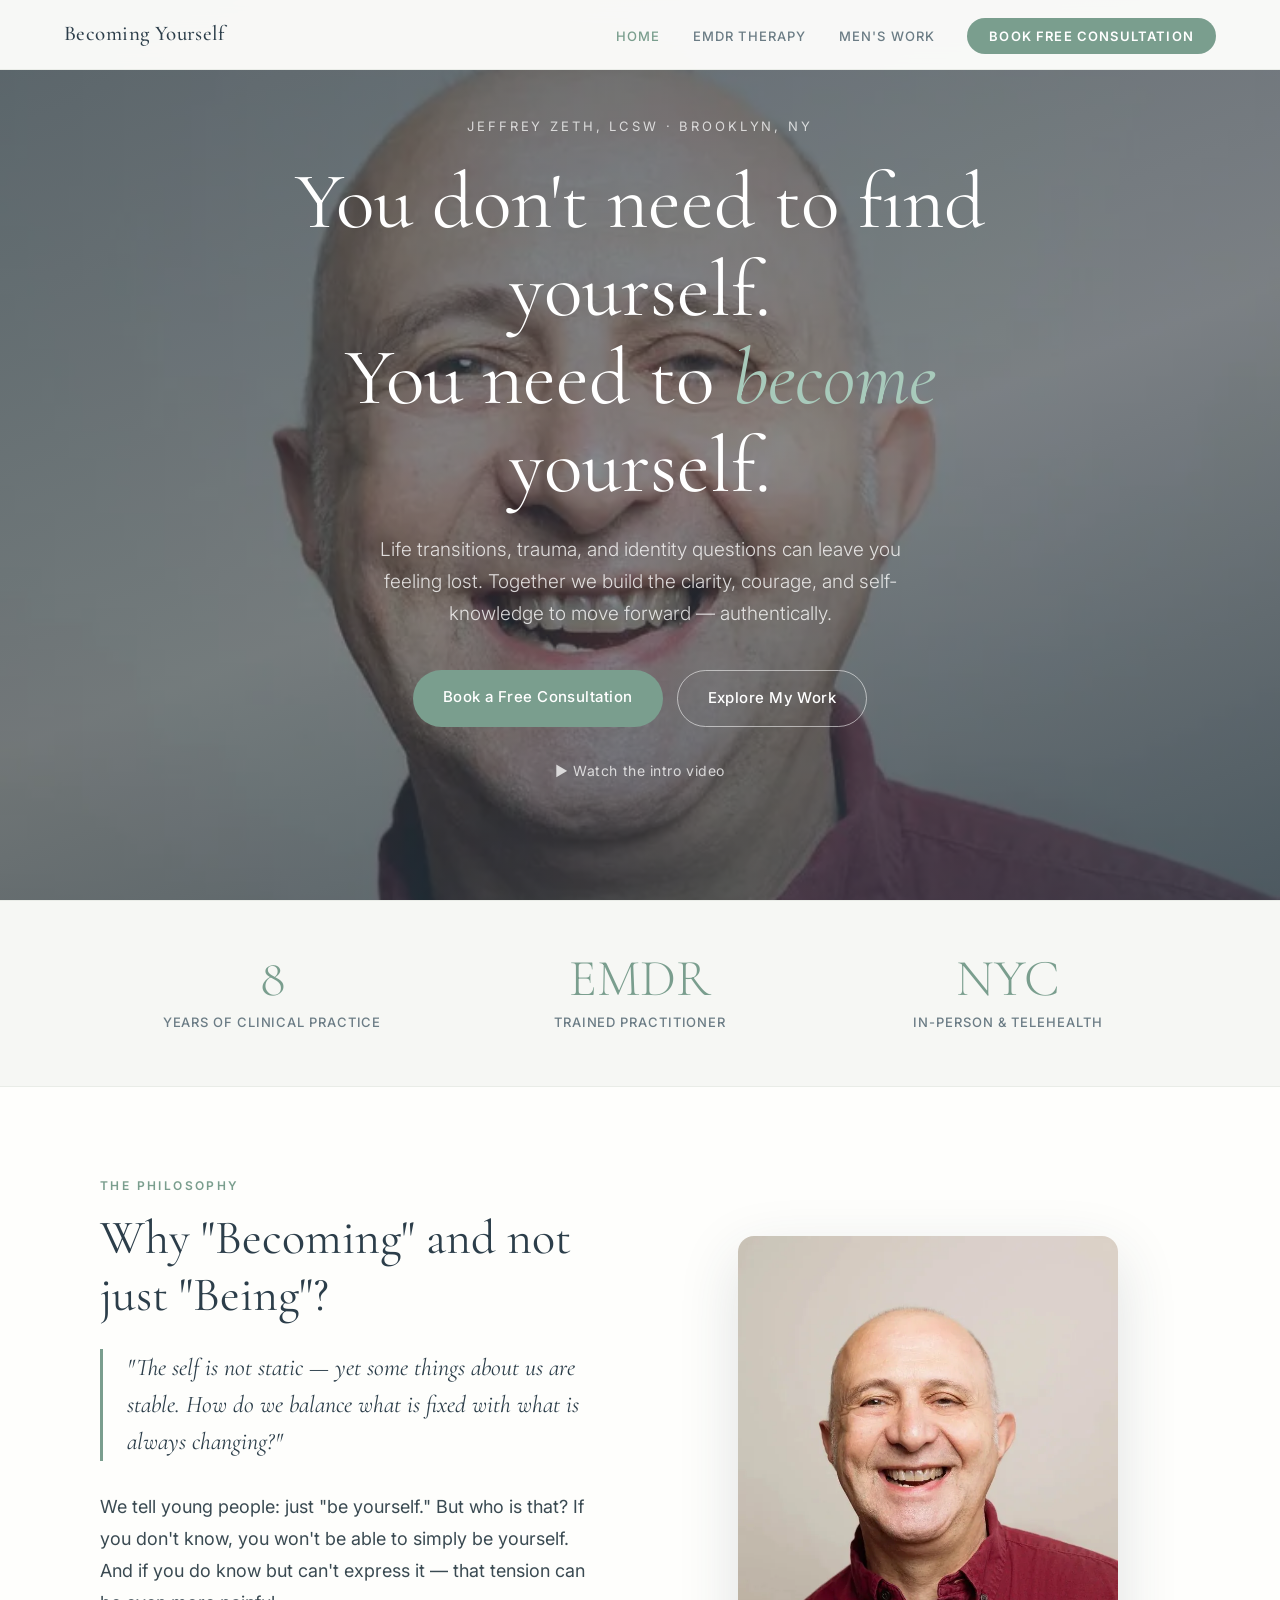
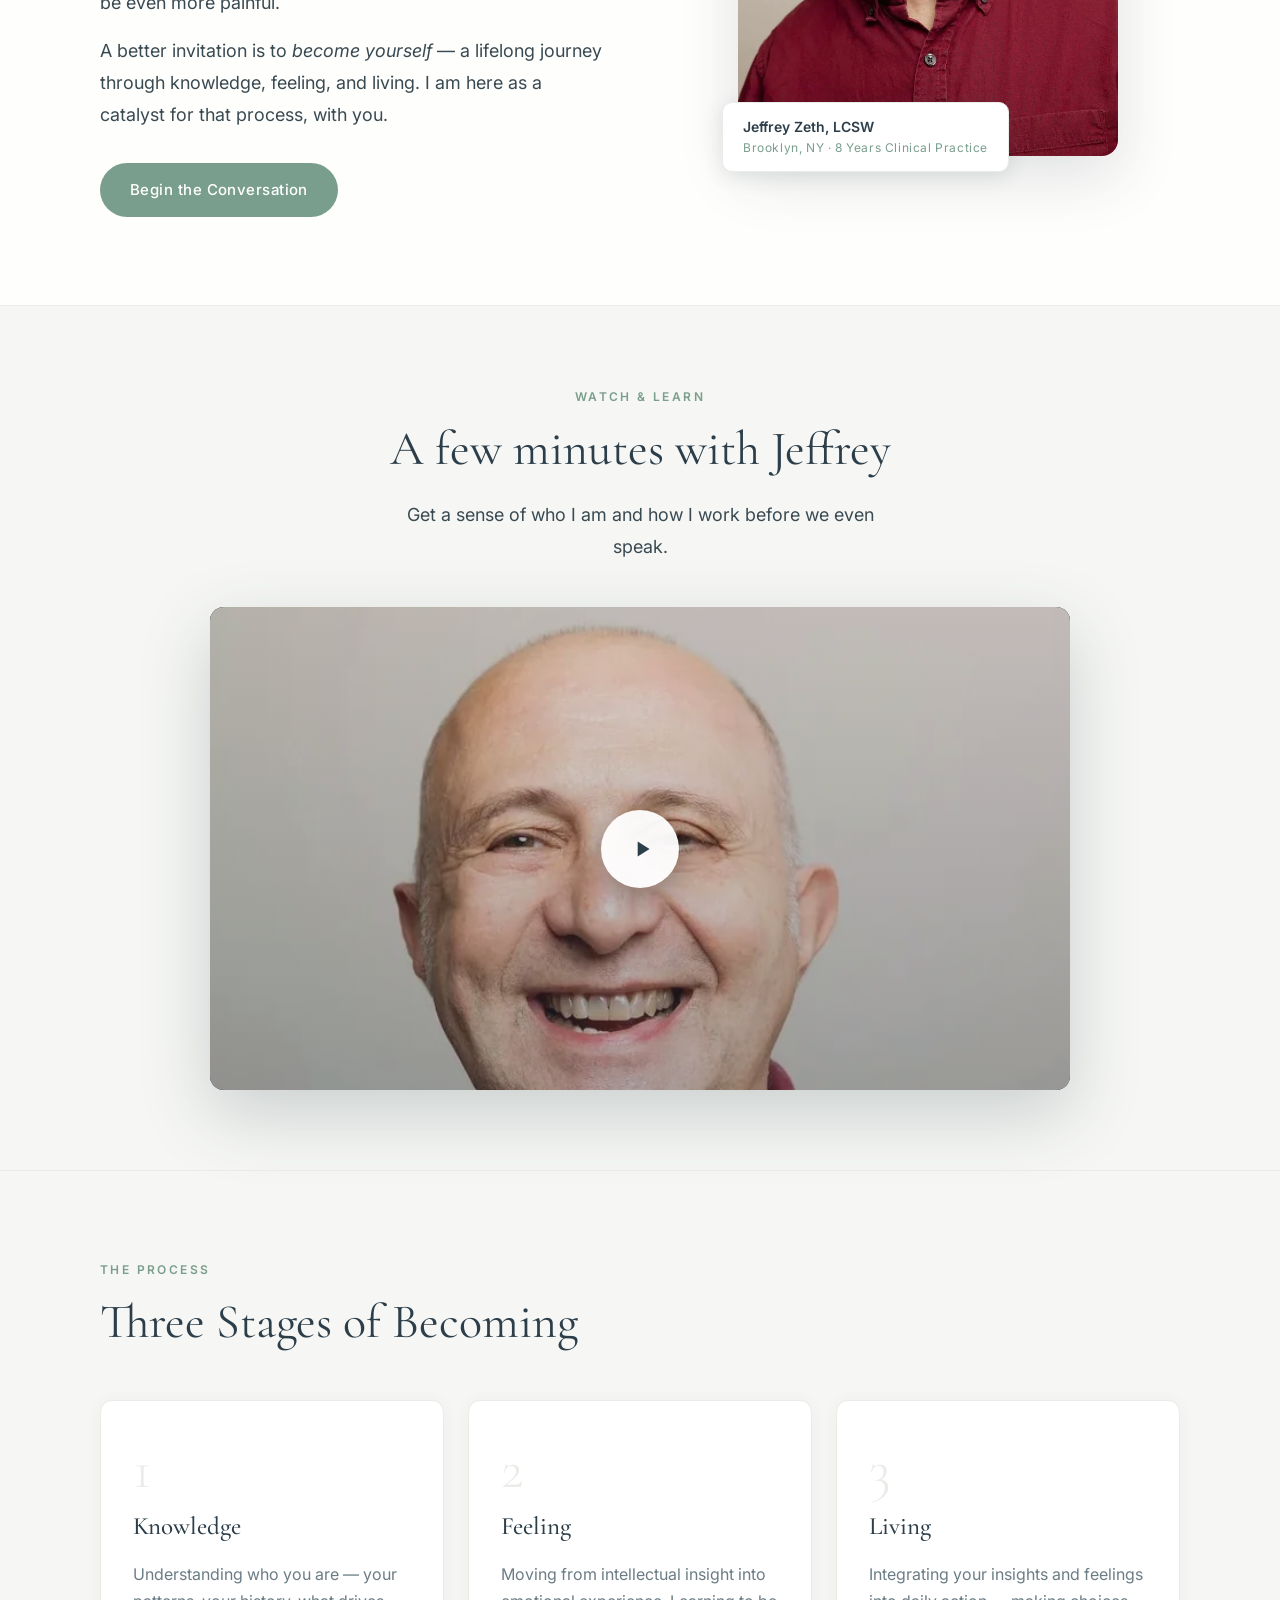
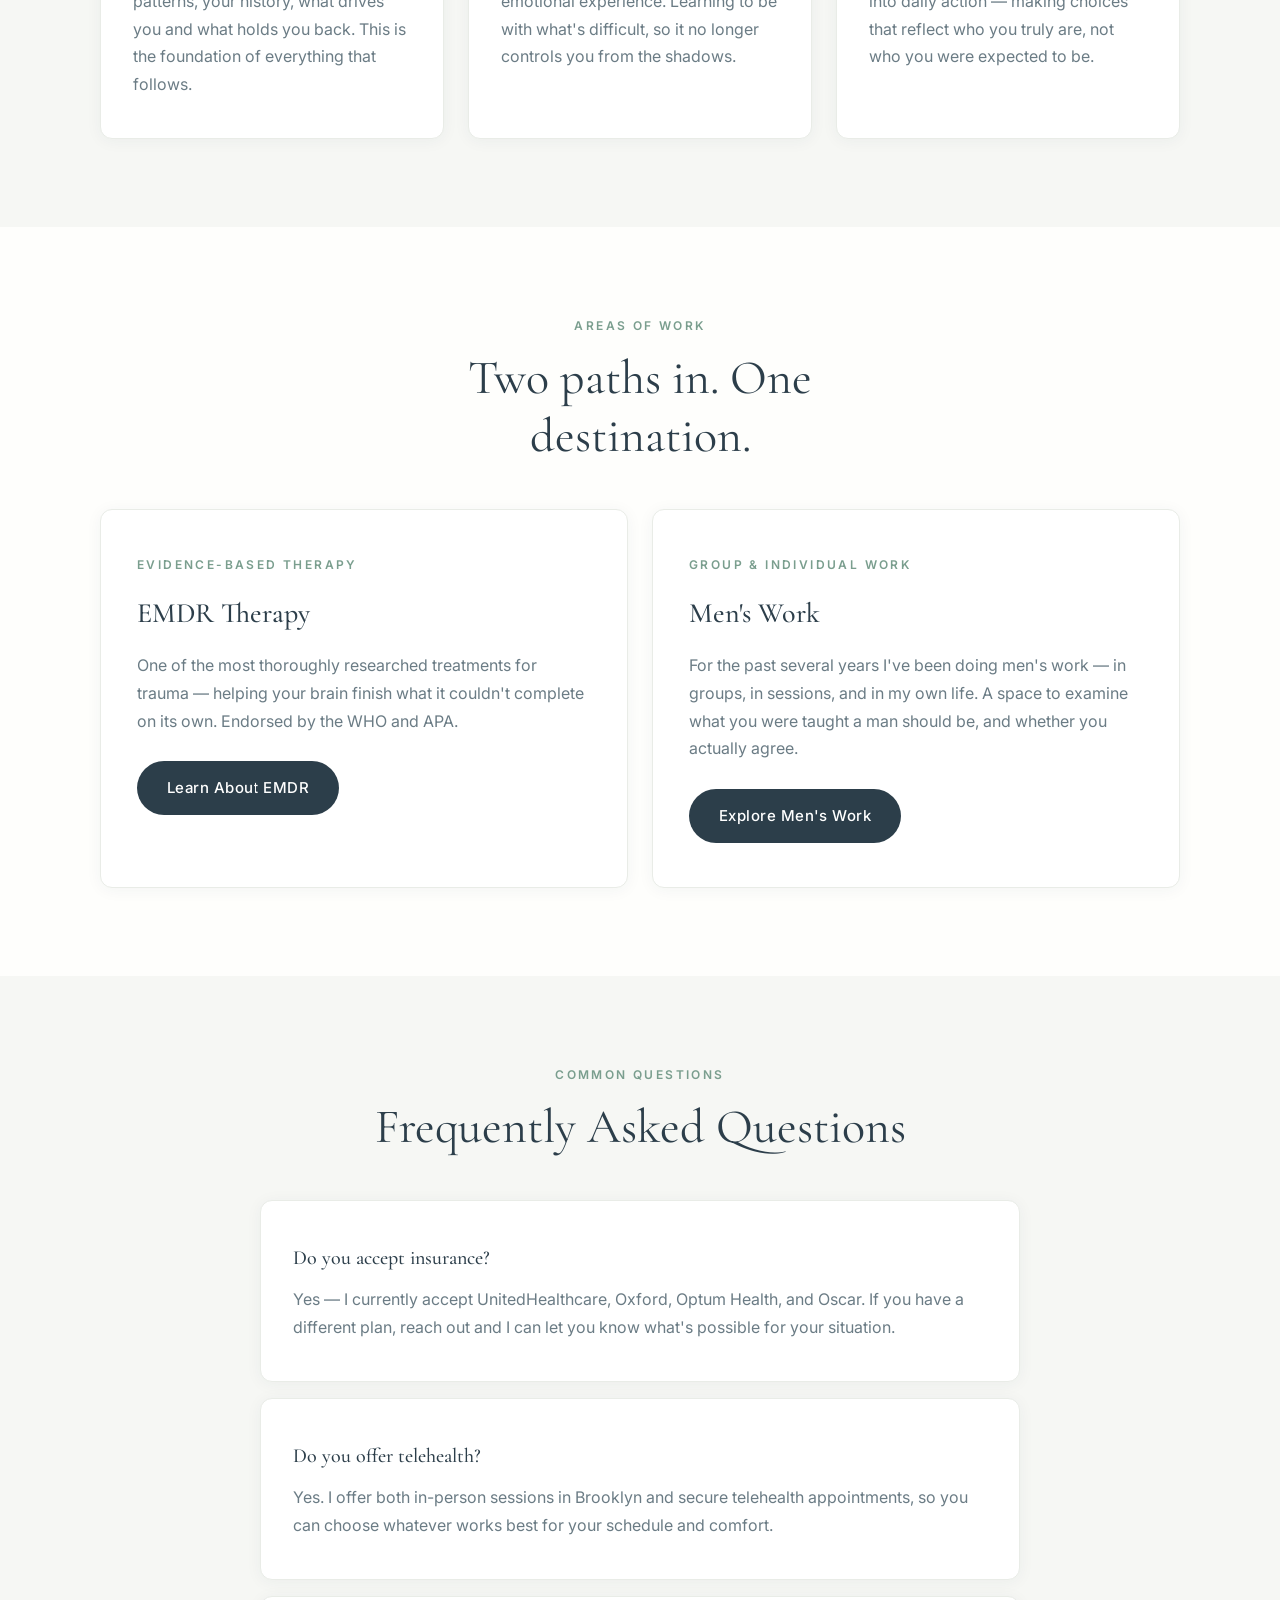
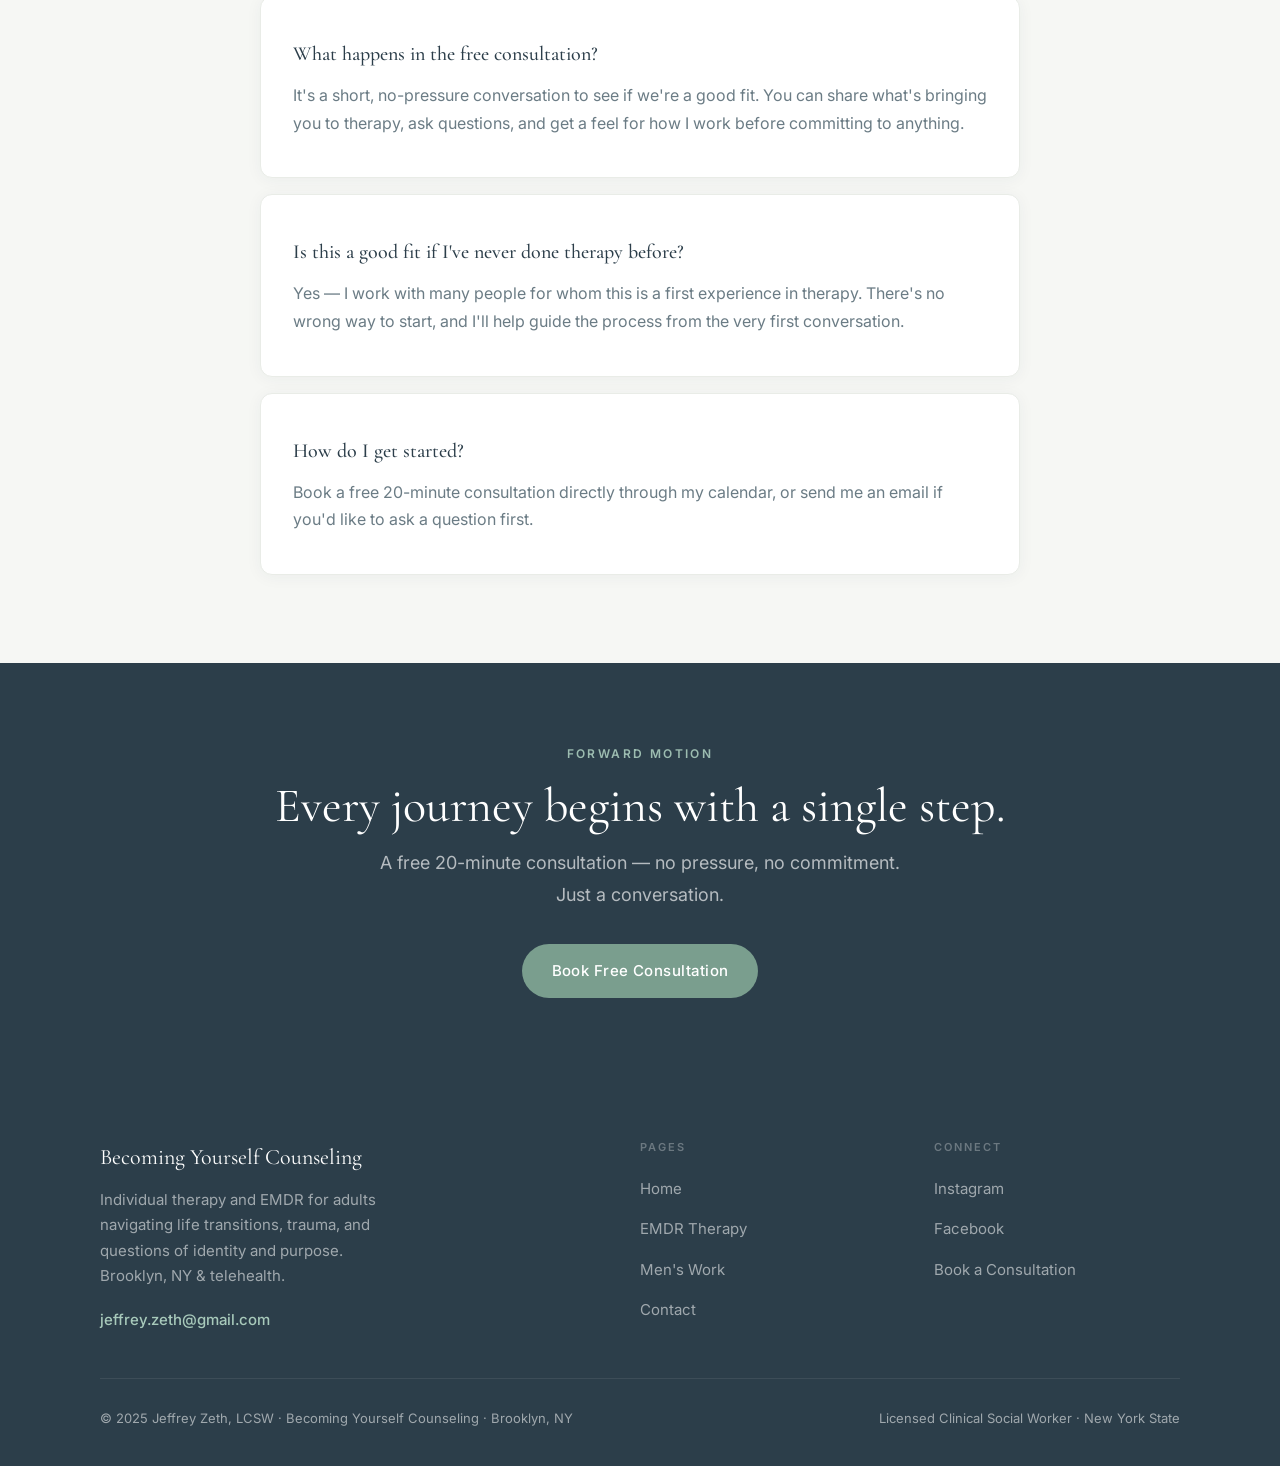
==== index.html @ f52af61b "Rename index (4).html to index.html" ====
<!DOCTYPE html>
<html lang="en">
<head>
<meta charset="UTF-8">
<meta name="viewport" content="width=device-width, initial-scale=1.0">

<title>Jeffrey Zeth, LCSW — Becoming Yourself Counseling | NYC Therapist</title>
<meta name="description" content="Jeffrey Zeth is a Licensed Clinical Social Worker in New York City offering individual therapy, EMDR trauma treatment, and men's counseling. 8 years of clinical experience. In-person and telehealth.">
<meta name="keywords" content="LCSW New York City, therapist NYC, individual therapy New York, trauma therapy NYC, Jeffrey Zeth therapist, becoming yourself counseling">
<meta name="author" content="Jeffrey Zeth, LCSW">
<meta name="robots" content="index, follow">
<link rel="canonical" href="https://becomingyourself.nyc/">

<meta property="og:type" content="website">
<meta property="og:url" content="https://becomingyourself.nyc/">
<meta property="og:title" content="Jeffrey Zeth, LCSW — Becoming Yourself Counseling | NYC">
<meta property="og:description" content="Individual therapy, EMDR, and men's counseling in New York City. 8 years of clinical practice. Free 20-minute consultation.">
<meta property="og:image" content="https://becomingyourself.nyc/jeffrey-zeth-headshot.jpg">

<meta name="twitter:card" content="summary_large_image">
<meta name="twitter:title" content="Jeffrey Zeth, LCSW — Becoming Yourself Counseling">
<meta name="twitter:description" content="Individual therapy, EMDR, and men's counseling in New York City.">
<meta name="twitter:image" content="https://becomingyourself.nyc/jeffrey-zeth-headshot.jpg">

<script type="application/ld+json">
{
  "@context": "https://schema.org",
  "@type": "Person",
  "name": "Jeffrey Zeth",
  "jobTitle": "Licensed Clinical Social Worker",
  "honorificSuffix": "LCSW",
  "description": "Jeffrey Zeth, LCSW, is a Brooklyn, NY therapist with 8 years of clinical experience specializing in EMDR trauma therapy, individual psychotherapy, and men's counseling.",
  "url": "https://becomingyourself.nyc",
  "image": "https://becomingyourself.nyc/jeffrey-zeth-headshot.jpg",
  "email": "jeffrey.zeth@gmail.com",
  "address": {
    "@type": "PostalAddress",
    "streetAddress": "26 Court St",
    "addressLocality": "Brooklyn",
    "addressRegion": "NY",
    "postalCode": "11242",
    "addressCountry": "US"
  },
  "worksFor": {
    "@type": "MedicalBusiness",
    "name": "Becoming Yourself Counseling",
    "url": "https://becomingyourself.nyc",
    "address": {
      "@type": "PostalAddress",
      "streetAddress": "26 Court St",
      "addressLocality": "Brooklyn",
      "addressRegion": "NY",
      "postalCode": "11242",
      "addressCountry": "US"
    }
  },
  "knowsAbout": ["EMDR Therapy", "Trauma Treatment", "Men's Counseling", "Individual Psychotherapy", "Identity and Life Transitions"],
  "medicalSpecialty": ["Psychiatry and Mental Health"],
  "hasCredential": {
    "@type": "EducationalOccupationalCredential",
    "credentialCategory": "license",
    "name": "Licensed Clinical Social Worker (LCSW), New York State"
  },
  "makesOffer": [
    {"@type": "Offer", "itemOffered": {"@type": "MedicalTherapy", "name": "EMDR Therapy", "url": "https://becomingyourself.nyc/emdr.html"}},
    {"@type": "Offer", "itemOffered": {"@type": "MedicalTherapy", "name": "Individual Psychotherapy"}},
    {"@type": "Offer", "itemOffered": {"@type": "MedicalTherapy", "name": "Men's Counseling", "url": "https://becomingyourself.nyc/mens-work.html"}}
  ]
}
</script>

<script type="application/ld+json">
{
  "@context": "https://schema.org",
  "@type": "FAQPage",
  "mainEntity": [
    {
      "@type": "Question",
      "name": "Do you accept insurance?",
      "acceptedAnswer": {
        "@type": "Answer",
        "text": "Yes. Jeffrey Zeth currently accepts UnitedHealthcare, Oxford, Optum Health, and Oscar. For other plans, reach out to check what's possible."
      }
    },
    {
      "@type": "Question",
      "name": "Do you offer telehealth?",
      "acceptedAnswer": {
        "@type": "Answer",
        "text": "Yes. Jeffrey Zeth offers both in-person sessions in Brooklyn and secure telehealth appointments."
      }
    },
    {
      "@type": "Question",
      "name": "What happens in the free consultation?",
      "acceptedAnswer": {
        "@type": "Answer",
        "text": "It's a short, no-pressure conversation to see if it's a good fit. You can share what's bringing you to therapy, ask questions, and get a feel for how Jeffrey works before committing to anything."
      }
    },
    {
      "@type": "Question",
      "name": "Is this a good fit if I've never done therapy before?",
      "acceptedAnswer": {
        "@type": "Answer",
        "text": "Yes. Jeffrey works with many people for whom this is a first experience in therapy, and helps guide the process from the very first conversation."
      }
    },
    {
      "@type": "Question",
      "name": "How do I get started?",
      "acceptedAnswer": {
        "@type": "Answer",
        "text": "Book a free 20-minute consultation directly through the online calendar, or send an email to ask a question first."
      }
    }
  ]
}
</script>

<link rel="preconnect" href="https://fonts.googleapis.com">
<link href="https://fonts.googleapis.com/css2?family=Cormorant+Garamond:ital,wght@0,400;0,500;1,400&family=Inter:wght@300;400;500;600&display=swap" rel="stylesheet">
<link rel="icon" type="image/x-icon" href="favicon.ico">
<link rel="icon" type="image/png" sizes="32x32" href="favicon-32.png">
<link rel="icon" type="image/png" sizes="16x16" href="favicon-16.png">
<link rel="apple-touch-icon" sizes="180x180" href="favicon-180.png">
<link rel="icon" type="image/png" sizes="192x192" href="favicon-192.png">
<link rel="stylesheet" href="styles.css">
</head>

<body>

<nav role="navigation" aria-label="Main navigation">
  <a class="nav-logo" href="index.html" aria-label="Becoming Yourself Counseling — Home">Becoming Yourself</a>
  <ul class="nav-menu" role="menubar">
    <li role="none"><a href="index.html" role="menuitem" class="active">Home</a></li>
    <li role="none"><a href="emdr.html" role="menuitem">EMDR Therapy</a></li>
    <li role="none"><a href="mens-work.html" role="menuitem">Men's Work</a></li>
    <li role="none"><a href="https://jeffrey-zeth.clientsecure.me" target="_blank" rel="noopener" class="nav-book" role="menuitem">Book Free Consultation</a></li>
  </ul>
  <button class="hamburger" id="hbg" onclick="toggleMenu()" aria-label="Open menu" aria-expanded="false">
    <span></span><span></span><span></span>
  </button>
</nav>

<div class="mobile-menu" id="mob" role="navigation" aria-label="Mobile navigation">
  <a href="index.html">Home</a>
  <a href="emdr.html">EMDR Therapy</a>
  <a href="mens-work.html">Men's Work</a>
  <a href="https://jeffrey-zeth.clientsecure.me" target="_blank" rel="noopener" class="m-book">Book Free Consultation</a>
</div>

<!-- HERO -->
<div class="hero" role="banner">
  <div class="hero-photo-wrap" aria-hidden="true">
    <picture>
      <source srcset="jeffrey-zeth-headshot.webp" type="image/webp">
      <img src="jeffrey-zeth-headshot.jpg" alt="Jeffrey Zeth, LCSW, therapist in Brooklyn, New York" class="hero-photo">
    </picture>
  </div>
  <div class="hero-overlay"></div>
  <div class="hero-content">
    <p class="hero-eyebrow">Jeffrey Zeth, LCSW · Brooklyn, NY</p>
    <h1 class="hero-h1">
      You don't need to find yourself.<br>
      You need to <em>become</em> yourself.
    </h1>
    <p class="hero-sub">Life transitions, trauma, and identity questions can leave you feeling lost. Together we build the clarity, courage, and self-knowledge to move forward — authentically.</p>
    <div class="hero-btns">
      <a href="https://jeffrey-zeth.clientsecure.me" target="_blank" rel="noopener" class="btn btn-sage">Book a Free Consultation</a>
      <a href="emdr.html" class="btn btn-outline-white">Explore My Work</a>
    </div>
    <a href="#video" class="hero-video-hint" onclick="document.getElementById('video').scrollIntoView({behavior:'smooth'});setTimeout(playHeroVideo,500);return false;">▶ Watch the intro video</a>
  </div>
</div>

<!-- STATS -->
<div class="stats-bar" aria-label="Practice highlights">
  <div class="stats-grid">
    <div class="reveal"><div class="stat-n">8</div><div class="stat-l">Years of Clinical Practice</div></div>
    <div class="reveal"><div class="stat-n">EMDR</div><div class="stat-l">Trained Practitioner</div></div>
    <div class="reveal"><div class="stat-n">NYC</div><div class="stat-l">In-Person &amp; Telehealth</div></div>
  </div>
</div>

<!-- PHILOSOPHY + PHOTO -->
<section class="section" style="background:var(--cream)">
  <div class="inner">
    <div class="two-col">
      <div class="reveal">
        <span class="s-label">The Philosophy</span>
        <h2 class="s-h2">Why "Becoming" and not just "Being"?</h2>
        <div class="pull-quote">"The self is not static — yet some things about us are stable. How do we balance what is fixed with what is always changing?"</div>
        <p class="s-body" style="margin-bottom:16px">We tell young people: just "be yourself." But who is that? If you don't know, you won't be able to simply be yourself. And if you do know but can't express it — that tension can be even more painful.</p>
        <p class="s-body" style="margin-bottom:32px">A better invitation is to <em>become yourself</em> — a lifelong journey through knowledge, feeling, and living. I am here as a catalyst for that process, with you.</p>
        <a href="https://jeffrey-zeth.clientsecure.me" target="_blank" rel="noopener" class="btn btn-sage">Begin the Conversation</a>
      </div>
      <div class="reveal">
        <div class="headshot-frame">
          <picture>
            <source srcset="jeffrey-zeth-headshot.webp" type="image/webp">
            <img src="jeffrey-zeth-headshot.jpg" alt="Jeffrey Zeth, Licensed Clinical Social Worker, Brooklyn, New York therapist specializing in EMDR and men's counseling" width="420" height="520">
          </picture>
          <div class="headshot-tag">Jeffrey Zeth, LCSW<span>Brooklyn, NY · 8 Years Clinical Practice</span></div>
        </div>
      </div>
    </div>
  </div>
</section>

<!-- VIDEO -->
<div class="video-section" id="video">
  <div class="inner">
    <div class="video-intro reveal">
      <span class="s-label" style="justify-content:center;display:block">Watch &amp; Learn</span>
      <h2 class="s-h2" style="color:var(--slate);text-align:center">A few minutes with Jeffrey</h2>
      <p class="s-body" style="text-align:center;max-width:520px;margin:0 auto">Get a sense of who I am and how I work before we even speak.</p>
    </div>
    <div class="video-player reveal" id="videoPlayer" style="margin-top:40px" onclick="playHeroVideo()">
      <picture>
        <source srcset="jeffrey-zeth-headshot.webp" type="image/webp">
        <img src="jeffrey-zeth-headshot.jpg" alt="Jeffrey Zeth, LCSW — click to watch introduction video" class="video-poster">
      </picture>
      <div class="video-poster-tint"></div>
      <button class="video-play-btn" aria-label="Play introduction video" type="button">
        <svg viewBox="0 0 24 24" width="26" height="26" fill="currentColor"><path d="M8 5v14l11-7z"/></svg>
      </button>
    </div>
  </div>
</div>

<!-- PROCESS -->
<section class="section" style="background:var(--warm)">
  <div class="inner">
    <div class="reveal">
      <span class="s-label">The Process</span>
      <h2 class="s-h2">Three Stages of Becoming</h2>
    </div>
    <div class="cards-3">
      <article class="card reveal">
        <div class="card-num">1</div>
        <h3 class="card-title">Knowledge</h3>
        <p class="card-body">Understanding who you are — your patterns, your history, what drives you and what holds you back. This is the foundation of everything that follows.</p>
      </article>
      <article class="card reveal">
        <div class="card-num">2</div>
        <h3 class="card-title">Feeling</h3>
        <p class="card-body">Moving from intellectual insight into emotional experience. Learning to be with what's difficult, so it no longer controls you from the shadows.</p>
      </article>
      <article class="card reveal">
        <div class="card-num">3</div>
        <h3 class="card-title">Living</h3>
        <p class="card-body">Integrating your insights and feelings into daily action — making choices that reflect who you truly are, not who you were expected to be.</p>
      </article>
    </div>
  </div>
</section>

<!-- SERVICES -->
<section class="section" style="background:var(--cream)">
  <div class="inner">
    <div class="reveal" style="text-align:center;margin-bottom:44px">
      <span class="s-label">Areas of Work</span>
      <h2 class="s-h2" style="max-width:540px;margin:0 auto">Two paths in. One destination.</h2>
    </div>
    <div class="cards-2">
      <article class="card reveal" style="padding:44px 36px">
        <span class="s-label">Evidence-Based Therapy</span>
        <h3 class="card-title" style="font-size:28px;margin-bottom:14px">EMDR Therapy</h3>
        <p class="card-body" style="margin-bottom:26px">One of the most thoroughly researched treatments for trauma — helping your brain finish what it couldn't complete on its own. Endorsed by the WHO and APA.</p>
        <a href="emdr.html" class="btn btn-dark">Learn About EMDR</a>
      </article>
      <article class="card reveal" style="padding:44px 36px">
        <span class="s-label">Group &amp; Individual Work</span>
        <h3 class="card-title" style="font-size:28px;margin-bottom:14px">Men's Work</h3>
        <p class="card-body" style="margin-bottom:26px">For the past several years I've been doing men's work — in groups, in sessions, and in my own life. A space to examine what you were taught a man should be, and whether you actually agree.</p>
        <a href="mens-work.html" class="btn btn-dark">Explore Men's Work</a>
      </article>
    </div>
  </div>
</section>

<!-- FAQ -->
<section class="section" style="background:var(--warm)">
  <div class="inner">
    <div class="reveal" style="text-align:center;margin-bottom:44px">
      <span class="s-label" style="justify-content:center;display:block">Common Questions</span>
      <h2 class="s-h2" style="max-width:560px;margin:0 auto">Frequently Asked Questions</h2>
    </div>
    <div style="max-width:760px;margin:0 auto">
      <div class="card reveal" style="margin-bottom:16px">
        <h3 class="card-title" style="font-size:20px;margin-bottom:10px">Do you accept insurance?</h3>
        <p class="card-body">Yes — I currently accept UnitedHealthcare, Oxford, Optum Health, and Oscar. If you have a different plan, reach out and I can let you know what's possible for your situation.</p>
      </div>
      <div class="card reveal" style="margin-bottom:16px">
        <h3 class="card-title" style="font-size:20px;margin-bottom:10px">Do you offer telehealth?</h3>
        <p class="card-body">Yes. I offer both in-person sessions in Brooklyn and secure telehealth appointments, so you can choose whatever works best for your schedule and comfort.</p>
      </div>
      <div class="card reveal" style="margin-bottom:16px">
        <h3 class="card-title" style="font-size:20px;margin-bottom:10px">What happens in the free consultation?</h3>
        <p class="card-body">It's a short, no-pressure conversation to see if we're a good fit. You can share what's bringing you to therapy, ask questions, and get a feel for how I work before committing to anything.</p>
      </div>
      <div class="card reveal" style="margin-bottom:16px">
        <h3 class="card-title" style="font-size:20px;margin-bottom:10px">Is this a good fit if I've never done therapy before?</h3>
        <p class="card-body">Yes — I work with many people for whom this is a first experience in therapy. There's no wrong way to start, and I'll help guide the process from the very first conversation.</p>
      </div>
      <div class="card reveal">
        <h3 class="card-title" style="font-size:20px;margin-bottom:10px">How do I get started?</h3>
        <p class="card-body">Book a free 20-minute consultation directly through my calendar, or send me an email if you'd like to ask a question first.</p>
      </div>
    </div>
  </div>
</section>

<!-- CTA -->
<div class="cta-band">
  <div class="inner reveal">
    <span class="s-label">Forward Motion</span>
    <h2 class="s-h2">Every journey begins with a single step.</h2>
    <p>A free 20-minute consultation — no pressure, no commitment. Just a conversation.</p>
    <a href="https://jeffrey-zeth.clientsecure.me" target="_blank" rel="noopener" class="btn btn-sage">Book Free Consultation</a>
  </div>
</div>


<footer role="contentinfo">
  <div class="footer-grid">
    <div>
      <div class="footer-brand">Becoming Yourself Counseling</div>
      <p class="footer-desc">Individual therapy and EMDR for adults navigating life transitions, trauma, and questions of identity and purpose. Brooklyn, NY &amp; telehealth.</p>
      <a href="mailto:jeffrey.zeth@gmail.com" class="footer-email">jeffrey.zeth@gmail.com</a>
    </div>
    <div class="footer-col">
      <h4>Pages</h4>
      <ul>
        <li><a href="index.html">Home</a></li>
        <li><a href="emdr.html">EMDR Therapy</a></li>
        <li><a href="mens-work.html">Men's Work</a></li>
        <li><a href="https://jeffrey-zeth.clientsecure.me" target="_blank" rel="noopener">Contact</a></li>
      </ul>
    </div>
    <div class="footer-col">
      <h4>Connect</h4>
      <ul>
        <li><a href="#">Instagram</a></li>
        <li><a href="#">Facebook</a></li>
        <li><a href="https://jeffrey-zeth.clientsecure.me" target="_blank" rel="noopener">Book a Consultation</a></li>
      </ul>
    </div>
  </div>
  <div class="footer-bottom">
    <span>© 2025 Jeffrey Zeth, LCSW · Becoming Yourself Counseling · Brooklyn, NY</span>
    <span>Licensed Clinical Social Worker · New York State</span>
  </div>
</footer>

<script src="site.js"></script>
</body>
</html>
---- styles.css ----
*,*::before,*::after{box-sizing:border-box;margin:0;padding:0}
html,body{overflow-x:hidden;max-width:100%;scroll-behavior:smooth}

:root{
  --slate:    #2C3E4A;
  --ink:      #3A4A52;
  --stone:    #6B7C85;
  --cream:    #FEFEFC;
  --warm:     #F6F7F4;
  --mist:     #E9ECE7;
  --sage:     #7A9E8E;
  --sage-lt:  #EEF4F1;
  --gold:     #B8936A;
  --gold-lt:  #F5EDE3;
}

body{font-family:'Inter',sans-serif;font-size:18px;line-height:1.75;color:var(--ink);background:var(--cream)}

/* ══ NAV ════════════════════════════════════════════ */
nav{
  position:fixed;top:0;left:0;right:0;z-index:999;
  background:rgba(254,254,252,0.96);backdrop-filter:blur(12px);
  border-bottom:1px solid var(--mist);
  height:70px;padding:0 5%;
  display:flex;align-items:center;justify-content:space-between;
}
.nav-logo{
  font-family:'Cormorant Garamond',serif;font-size:21px;font-weight:500;
  color:var(--slate);text-decoration:none;letter-spacing:0.02em;white-space:nowrap;
}
.nav-menu{display:flex;align-items:center;gap:32px;list-style:none}
.nav-menu a{
  font-size:13px;font-weight:500;letter-spacing:0.09em;text-transform:uppercase;
  color:var(--stone);text-decoration:none;transition:color 0.2s;white-space:nowrap;
}
.nav-menu a:hover,.nav-menu a.active{color:var(--sage)}
.nav-book{
  background:var(--sage)!important;color:#fff!important;
  padding:10px 22px;border-radius:30px;font-weight:600!important;
  transition:background 0.2s!important;
}
.nav-book:hover{background:#5f8a79!important}

.hamburger{
  display:none;flex-direction:column;gap:5px;cursor:pointer;
  background:none;border:none;padding:8px;
}
.hamburger span{display:block;width:24px;height:2px;background:var(--slate);border-radius:2px;transition:all 0.3s}
.hamburger.open span:nth-child(1){transform:translateY(7px) rotate(45deg)}
.hamburger.open span:nth-child(2){opacity:0}
.hamburger.open span:nth-child(3){transform:translateY(-7px) rotate(-45deg)}

.mobile-menu{
  display:none;position:fixed;top:70px;left:0;right:0;
  background:rgba(254,254,252,0.98);border-bottom:1px solid var(--mist);
  padding:20px 6% 28px;z-index:998;flex-direction:column;
}
.mobile-menu.open{display:flex}
.mobile-menu a{
  font-size:16px;letter-spacing:0.06em;text-transform:uppercase;font-weight:500;
  color:var(--ink);text-decoration:none;
  padding:15px 0;border-bottom:1px solid var(--mist);display:block;transition:color 0.2s;
}
.mobile-menu a:last-child{border-bottom:none}
.mobile-menu a:hover{color:var(--sage)}
.mobile-menu .m-book{
  margin-top:18px;background:var(--sage);color:#fff!important;
  text-align:center;padding:15px;border-radius:30px;font-weight:600;border:none;
}

/* ══ HERO ═══════════════════════════════════════════ */
.hero{
  position:relative;height:100vh;min-height:580px;
  display:flex;align-items:center;justify-content:center;
  background:var(--slate);overflow:hidden;
}
.hero-photo-wrap{position:absolute;inset:0;z-index:0;overflow:hidden;background:var(--slate)}
.hero-photo-wrap .hero-photo{
  width:100%;height:100%;
  object-fit:cover;object-position:center 22%;
  display:block;
}
.hero-overlay{
  position:absolute;inset:0;z-index:1;
  background:linear-gradient(160deg,rgba(44,62,74,0.72) 0%,rgba(44,62,74,0.55) 55%,rgba(44,62,74,0.80) 100%);
}
.hero-content{
  position:relative;z-index:2;text-align:center;
  padding:0 24px;max-width:840px;width:100%;
}
.hero-eyebrow{
  font-size:13px;letter-spacing:0.22em;text-transform:uppercase;
  color:rgba(255,255,255,0.75);margin-bottom:20px;font-weight:400;
}
.hero-h1{
  font-family:'Cormorant Garamond',serif;
  font-size:clamp(40px,7vw,80px);font-weight:400;line-height:1.1;
  color:#fff;margin-bottom:24px;
}
.hero-h1 em{font-style:italic;color:#A8CABB}
.hero-sub{
  font-size:19px;font-weight:300;color:rgba(255,255,255,0.8);
  line-height:1.7;max-width:560px;margin:0 auto 40px;
}
.hero-btns{display:flex;gap:14px;justify-content:center;flex-wrap:wrap}
.hero-video-hint{
  display:inline-flex;align-items:center;gap:8px;
  margin-top:32px;font-size:14px;letter-spacing:0.04em;
  color:rgba(255,255,255,0.75);text-decoration:none;
  transition:color 0.2s;
}
.hero-video-hint:hover{color:#fff}

/* ══ BUTTONS ════════════════════════════════════════ */
.btn{
  display:inline-block;padding:14px 30px;font-size:15px;font-weight:500;
  letter-spacing:0.03em;text-decoration:none;border-radius:30px;
  transition:all 0.22s;cursor:pointer;border:none;font-family:'Inter',sans-serif;
}
.btn-sage{background:var(--sage);color:#fff}
.btn-sage:hover{background:#5f8a79}
.btn-outline-white{background:transparent;color:#fff;border:1.5px solid rgba(255,255,255,0.55)}
.btn-outline-white:hover{border-color:#fff;background:rgba(255,255,255,0.12)}
.btn-dark{background:var(--slate);color:#fff}
.btn-dark:hover{background:#3d5463}
.btn-gold{background:var(--gold);color:#fff}
.btn-gold:hover{background:#a07a55}
.btn-outline-sage{background:transparent;color:var(--sage);border:1.5px solid var(--sage)}
.btn-outline-sage:hover{background:var(--sage);color:#fff}

/* ══ SECTIONS ═══════════════════════════════════════ */
.section{padding:88px 5%}
.inner{max-width:1080px;margin:0 auto;width:100%}
.s-label{font-size:12px;letter-spacing:0.2em;text-transform:uppercase;color:var(--sage);font-weight:600;margin-bottom:14px;display:block}
.s-h2{
  font-family:'Cormorant Garamond',serif;
  font-size:clamp(30px,4vw,48px);font-weight:400;line-height:1.2;
  color:var(--slate);margin-bottom:20px;
}
.s-body{font-size:18px;line-height:1.78;color:var(--ink)}

/* ══ STATS ══════════════════════════════════════════ */
.stats-bar{background:var(--warm);border-top:1px solid var(--mist);border-bottom:1px solid var(--mist);padding:52px 5%}
.stats-grid{max-width:1080px;margin:0 auto;display:grid;grid-template-columns:repeat(3,1fr);gap:24px;text-align:center}
.stat-n{font-family:'Cormorant Garamond',serif;font-size:52px;font-weight:300;color:var(--sage);line-height:1;margin-bottom:6px}
.stat-l{font-size:13px;letter-spacing:0.07em;color:var(--stone);text-transform:uppercase;font-weight:500}

/* ══ GRIDS ══════════════════════════════════════════ */
.two-col{display:grid;grid-template-columns:1fr 1fr;gap:72px;align-items:center}
.two-col-top{align-items:start}
.cards-3{display:grid;grid-template-columns:repeat(3,1fr);gap:24px;margin-top:48px}
.cards-2{display:grid;grid-template-columns:1fr 1fr;gap:24px}
.cards-4{display:grid;grid-template-columns:repeat(2,1fr);gap:20px;margin-top:44px}
.cards-6{display:grid;grid-template-columns:repeat(3,1fr);gap:20px;margin-top:44px}

/* ══ CARDS ══════════════════════════════════════════ */
.card{
  background:#fff;padding:40px 32px;border-radius:12px;
  border:1px solid var(--mist);
  box-shadow:0 2px 16px rgba(44,62,74,0.05);
  transition:box-shadow 0.2s;
}
.card:hover{box-shadow:0 6px 32px rgba(44,62,74,0.1)}
.card-num{font-family:'Cormorant Garamond',serif;font-size:56px;font-weight:300;color:var(--mist);line-height:1;margin-bottom:8px}
.card-title{font-family:'Cormorant Garamond',serif;font-size:25px;font-weight:500;color:var(--slate);margin-bottom:12px}
.card-body{font-size:16px;line-height:1.72;color:var(--stone)}

/* ══ PULL QUOTE ═════════════════════════════════════ */
.pull-quote{
  font-family:'Cormorant Garamond',serif;font-size:24px;font-weight:400;
  font-style:italic;line-height:1.55;color:var(--slate);
  border-left:3px solid var(--sage);padding-left:24px;
  margin:24px 0 30px;
}

/* ══ HEADSHOT ═══════════════════════════════════════ */
.headshot-frame{position:relative;display:block;max-width:380px;margin:0 auto}
.headshot-frame img{
  width:100%;
  aspect-ratio:2/3;
  object-fit:cover;
  object-position:center 18%;
  border-radius:16px;display:block;
  box-shadow:0 20px 60px rgba(44,62,74,0.15);
}
.headshot-tag{
  position:absolute;bottom:-16px;left:-16px;
  background:#fff;color:var(--slate);
  padding:14px 20px;border-radius:10px;
  font-size:14px;font-weight:600;line-height:1.45;
  box-shadow:0 4px 20px rgba(44,62,74,0.12);
  border:1px solid var(--mist);
}
.headshot-tag span{display:block;font-size:12px;font-weight:400;color:var(--sage);letter-spacing:0.05em;margin-top:2px}

/* ══ VIDEO SECTION ══════════════════════════════════ */
.video-section{background:var(--warm);border-top:1px solid var(--mist);border-bottom:1px solid var(--mist);padding:80px 5%}
.video-intro{text-align:center;margin-bottom:44px}

.video-player{
  max-width:860px;
  margin:0 auto;
  position:relative;
  width:100%;
  aspect-ratio:16/9;
  border-radius:14px;
  overflow:hidden;
  box-shadow:0 24px 70px rgba(44,62,74,0.22);
  cursor:pointer;
  background:#000;
}
.video-poster{
  width:100%;
  height:100%;
  object-fit:cover;
  object-position:center 20%;
  display:block;
}
.video-poster-tint{
  position:absolute;
  inset:0;
  background:linear-gradient(180deg,rgba(44,62,74,0.15) 0%,rgba(44,62,74,0.35) 100%);
  transition:background 0.25s;
}
.video-player:hover .video-poster-tint{
  background:linear-gradient(180deg,rgba(44,62,74,0.1) 0%,rgba(44,62,74,0.25) 100%);
}
.video-play-btn{
  position:absolute;
  top:50%;
  left:50%;
  transform:translate(-50%,-50%);
  width:78px;
  height:78px;
  border-radius:50%;
  background:rgba(255,255,255,0.95);
  border:none;
  cursor:pointer;
  display:flex;
  align-items:center;
  justify-content:center;
  color:var(--slate);
  box-shadow:0 8px 28px rgba(0,0,0,0.25);
  transition:transform 0.22s, background 0.22s;
}
.video-play-btn svg{margin-left:4px}
.video-player:hover .video-play-btn{
  transform:translate(-50%,-50%) scale(1.08);
  background:#fff;
}
.video-player iframe{
  width:100%;
  height:100%;
  border:none;
  display:block;
}

/* ══ PAGE HEROES ════════════════════════════════════ */
.page-hero{padding:128px 5% 72px;text-align:center;background:var(--cream)}
.page-hero-sage{background:var(--warm);border-bottom:1px solid var(--mist)}
.page-hero-sage .s-h2{color:var(--slate)}
.page-hero-sage p{color:var(--stone);font-size:19px;max-width:560px;margin:0 auto 28px}

/* ══ BADGE PILLS ════════════════════════════════════ */
.badges{display:flex;gap:10px;flex-wrap:wrap;margin-top:24px}
.badge{background:var(--sage-lt);border:1px solid #cce0d6;padding:8px 16px;border-radius:30px;font-size:13px;font-weight:500;color:var(--sage)}

/* ══ CTA BAND ═══════════════════════════════════════ */
.cta-band{background:var(--slate);text-align:center;padding:80px 5%}
.cta-band .s-h2{color:#fff;margin-bottom:12px}
.cta-band .s-label{color:rgba(168,202,187,0.9)}
.cta-band p{font-size:18px;color:rgba(255,255,255,0.65);margin-bottom:34px;max-width:540px;margin-left:auto;margin-right:auto}
.cta-btns{display:flex;gap:14px;justify-content:center;flex-wrap:wrap}

/* ══ BUBER ══════════════════════════════════════════ */
.buber{background:var(--warm);text-align:center;padding:72px 5%;border-top:1px solid var(--mist);border-bottom:1px solid var(--mist)}
.buber blockquote{
  font-family:'Cormorant Garamond',serif;
  font-size:clamp(24px,3.2vw,38px);font-weight:300;font-style:italic;
  color:var(--slate);max-width:600px;margin:0 auto 16px;line-height:1.45;
}
.buber cite{font-size:13px;letter-spacing:0.12em;color:var(--sage);text-transform:uppercase;font-style:normal;font-weight:600}
.buber p{font-size:17px;color:var(--stone);max-width:480px;margin:16px auto 0;line-height:1.72}

/* ══ THEME ICONS ════════════════════════════════════ */
.theme-icon{
  width:44px;height:44px;border-radius:50%;
  background:var(--sage-lt);border:1px solid #cce0d6;
  display:flex;align-items:center;justify-content:center;
  font-size:20px;margin-bottom:16px;
}

/* ══ FOOTER ═════════════════════════════════════════ */
footer{background:var(--slate);color:rgba(255,255,255,0.55);padding:60px 5% 36px}
.footer-grid{max-width:1080px;margin:0 auto;display:grid;grid-template-columns:2fr 1fr 1fr;gap:48px;padding-bottom:44px;border-bottom:1px solid rgba(255,255,255,0.08)}
.footer-brand{font-family:'Cormorant Garamond',serif;font-size:22px;color:#fff;margin-bottom:10px}
.footer-desc{font-size:15px;line-height:1.7;max-width:300px;margin-bottom:14px}
.footer-email{color:#A8CABB;text-decoration:none;font-size:15px;font-weight:500}
.footer-col h4{font-size:11px;letter-spacing:0.18em;text-transform:uppercase;color:rgba(255,255,255,0.3);margin-bottom:14px;font-weight:600}
.footer-col ul{list-style:none}
.footer-col li{margin-bottom:9px}
.footer-col a{font-size:15px;color:rgba(255,255,255,0.55);text-decoration:none;transition:color 0.2s;cursor:pointer}
.footer-col a:hover{color:#fff}
.footer-bottom{max-width:1080px;margin:28px auto 0;font-size:13px;display:flex;justify-content:space-between;flex-wrap:wrap;gap:8px}

/* ══ SCROLL REVEAL ══════════════════════════════════ */
.reveal{opacity:0;transform:translateY(24px);transition:opacity 0.6s ease,transform 0.6s ease}
.reveal.visible{opacity:1;transform:none}

/* ══ MOBILE ═════════════════════════════════════════ */
@media(max-width:800px){
  .nav-menu{display:none}
  .hamburger{display:flex}

  .section{padding:60px 6%}
  .stats-bar,.video-section,.buber{padding:52px 6%}
  .cta-band{padding:64px 6%}
  .page-hero{padding:108px 6% 52px}

  .two-col,.cards-2{grid-template-columns:1fr;gap:36px}
  .cards-3,.cards-4,.cards-6{grid-template-columns:1fr}
  .stats-grid{grid-template-columns:repeat(3,1fr);gap:12px}
  .stat-n{font-size:36px}
  .stat-l{font-size:11px}
  .footer-grid{grid-template-columns:1fr;gap:28px}

  .headshot-frame{max-width:300px}
  .headshot-tag{bottom:-12px;left:-8px;padding:10px 14px}

  .hero-h1{font-size:clamp(34px,9vw,52px)}
  .hero-sub{font-size:17px}
  .hero-btns .btn{width:100%;text-align:center}

  .s-h2{font-size:clamp(28px,6vw,38px)}
  .card{padding:28px 24px}
}
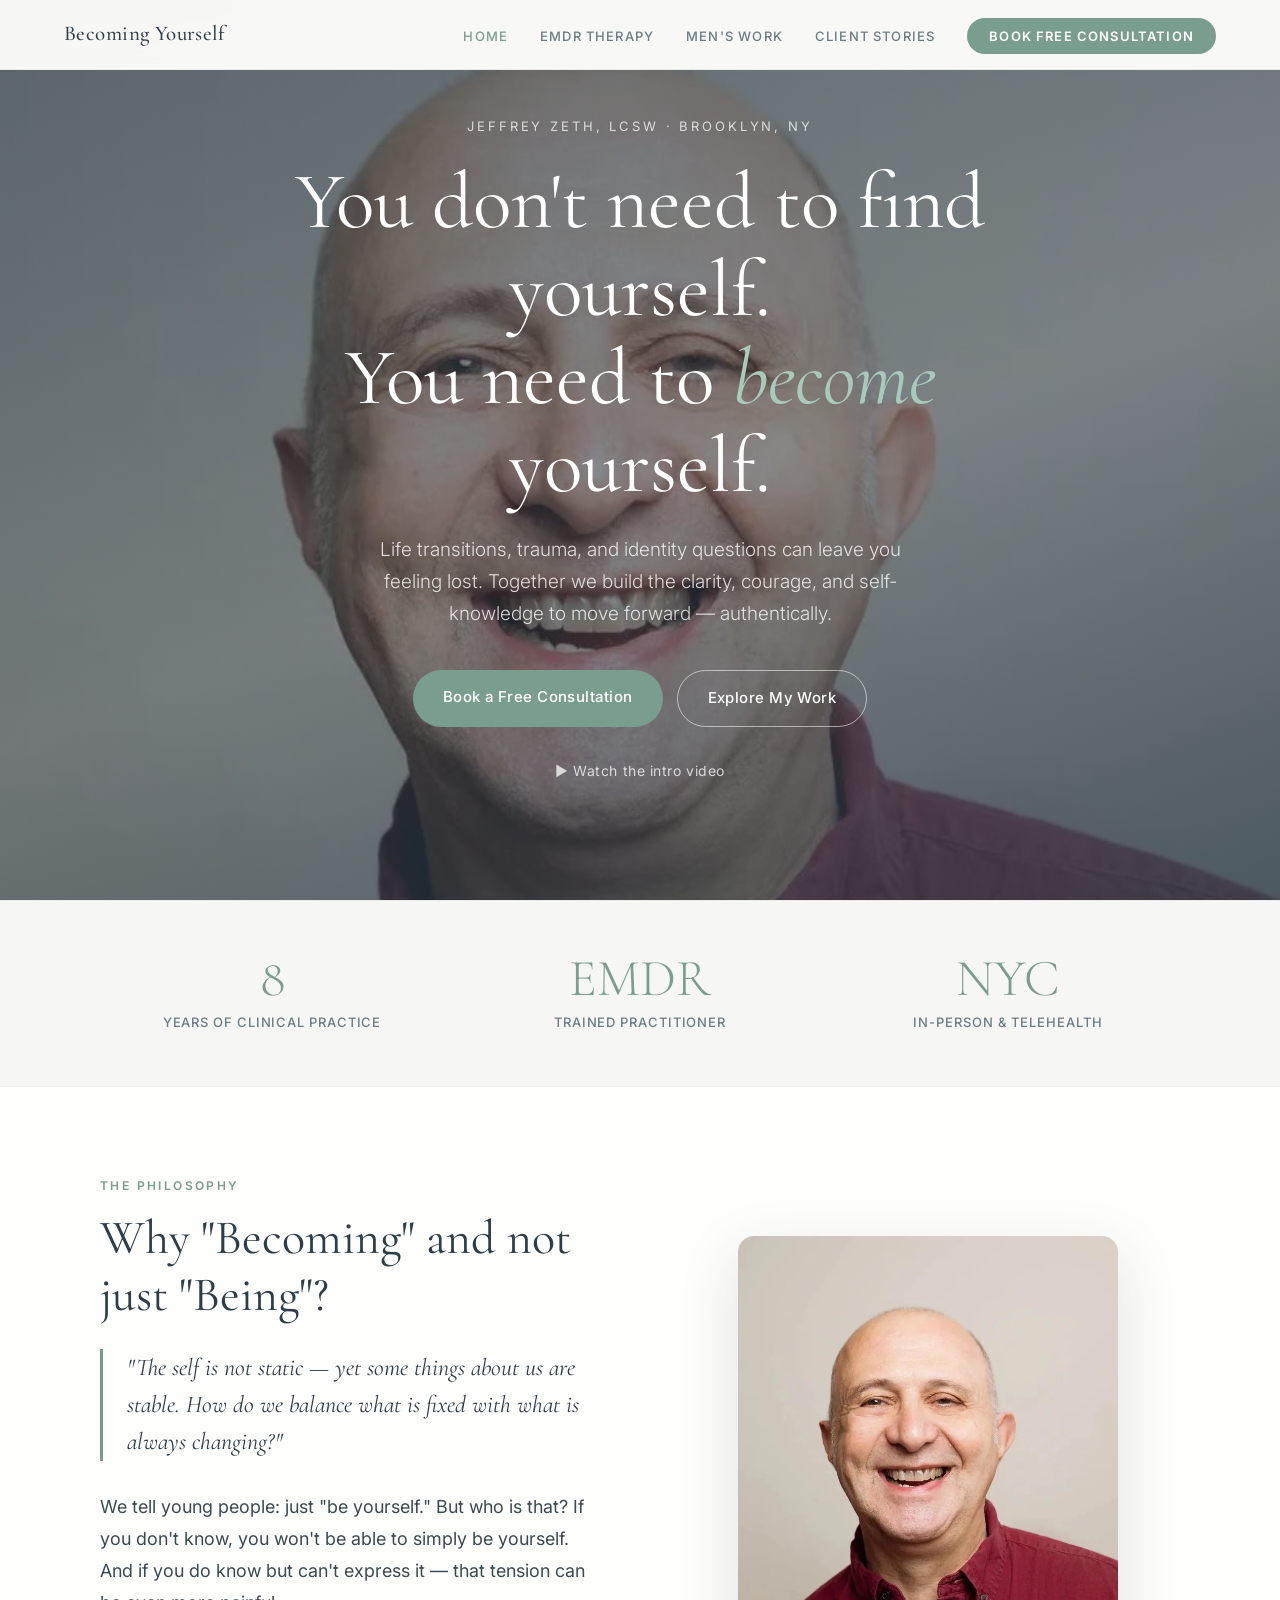
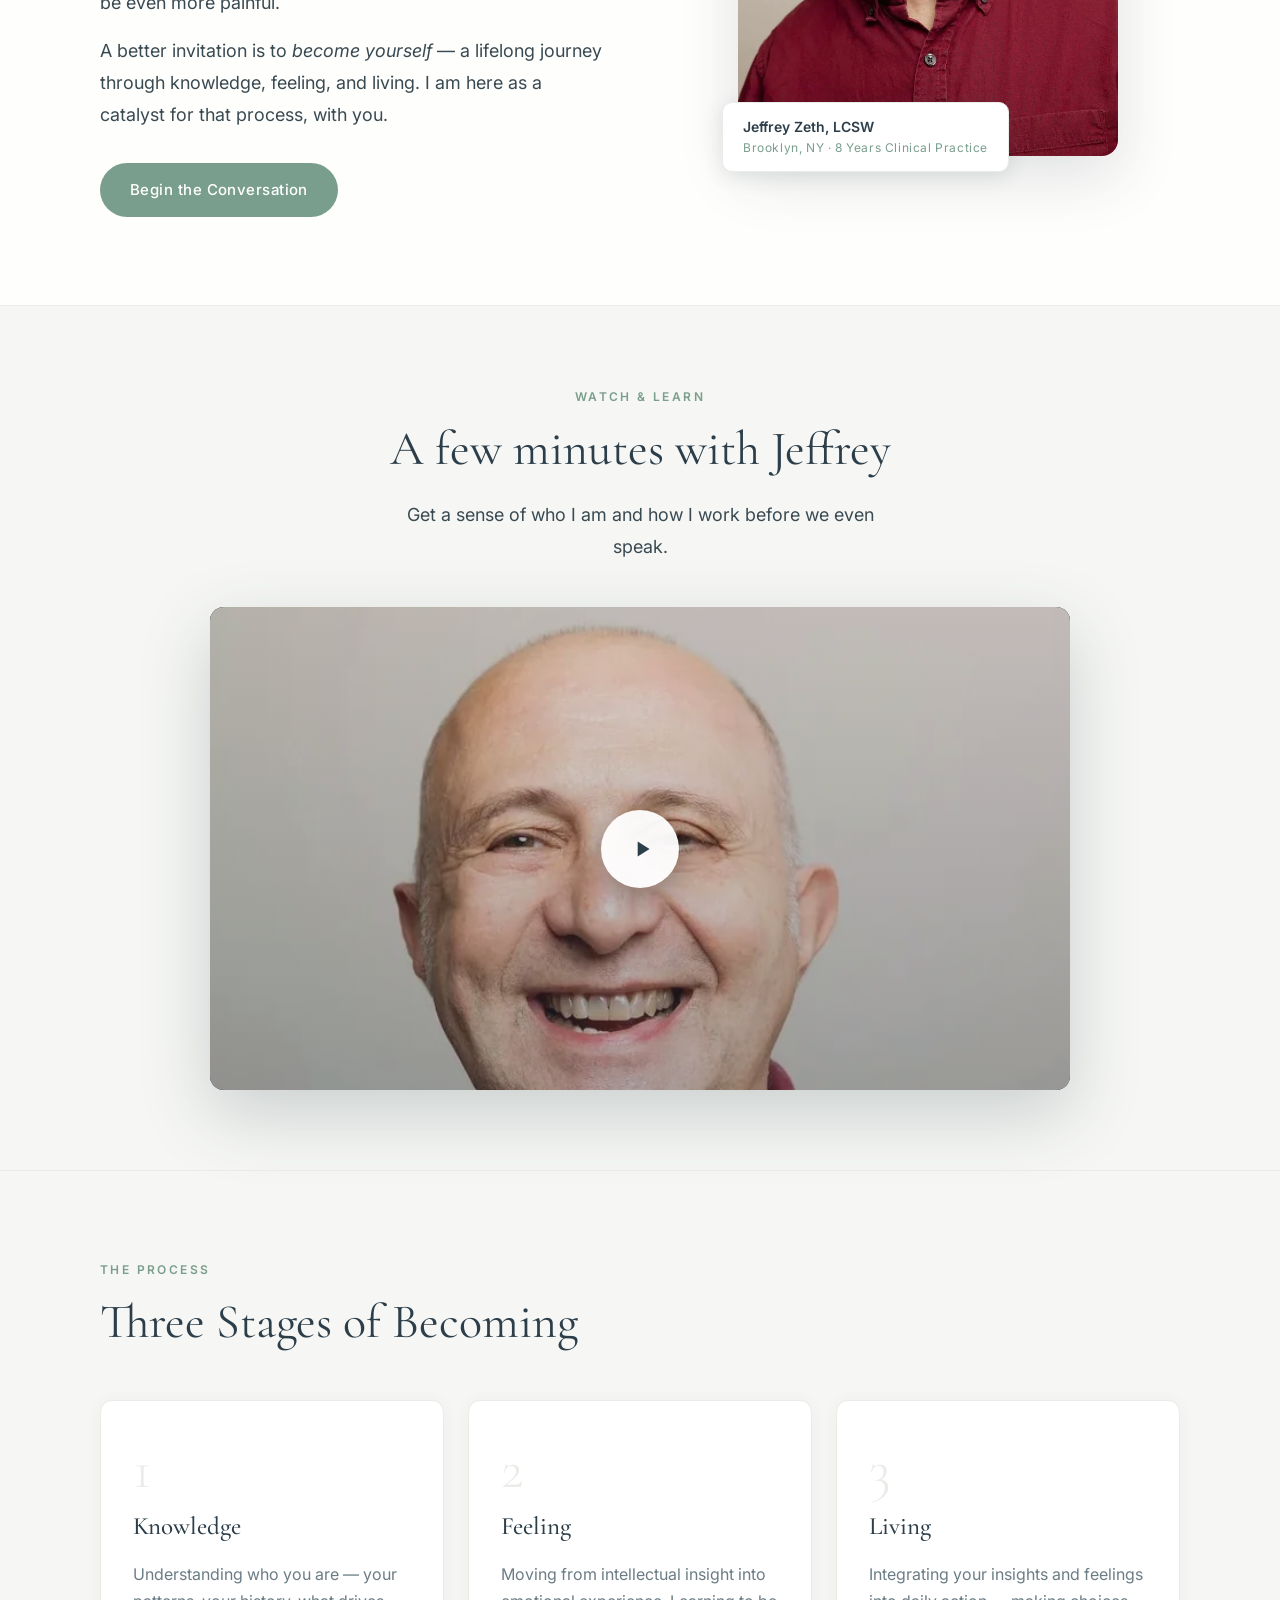
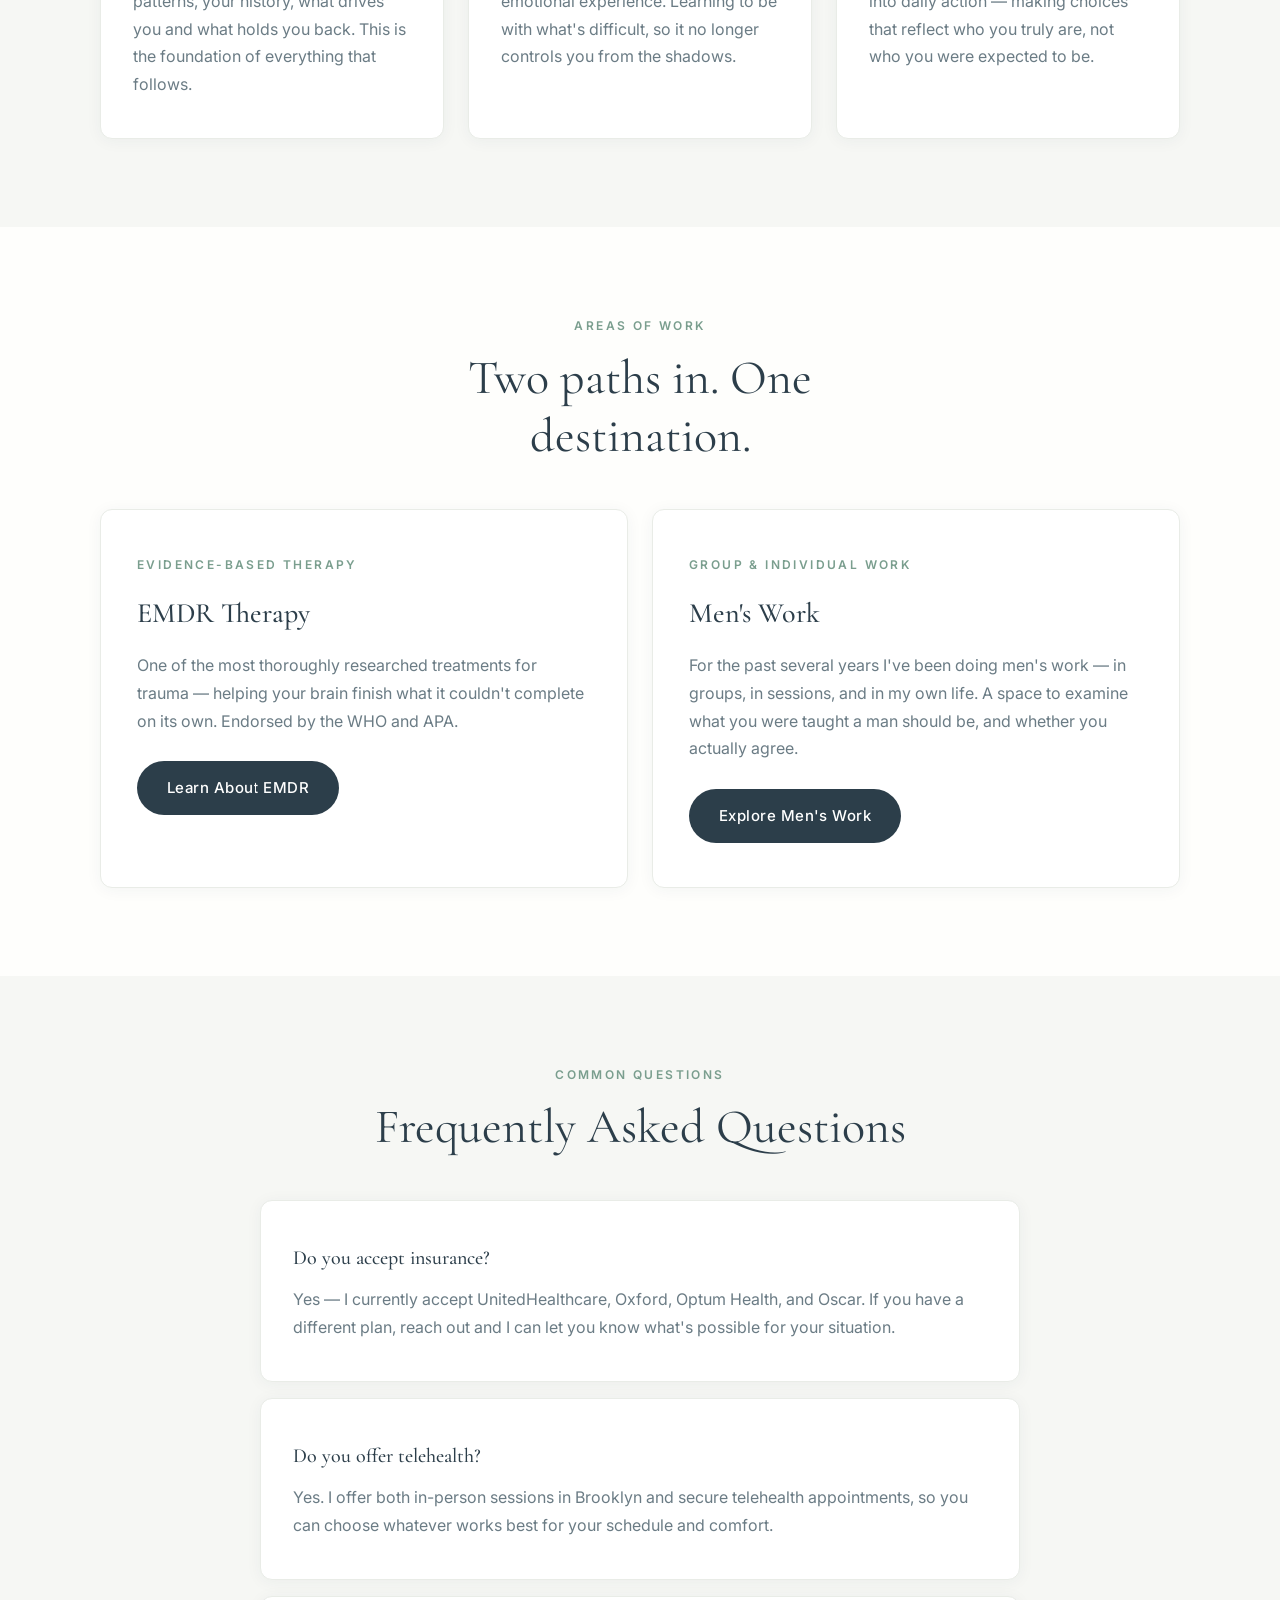
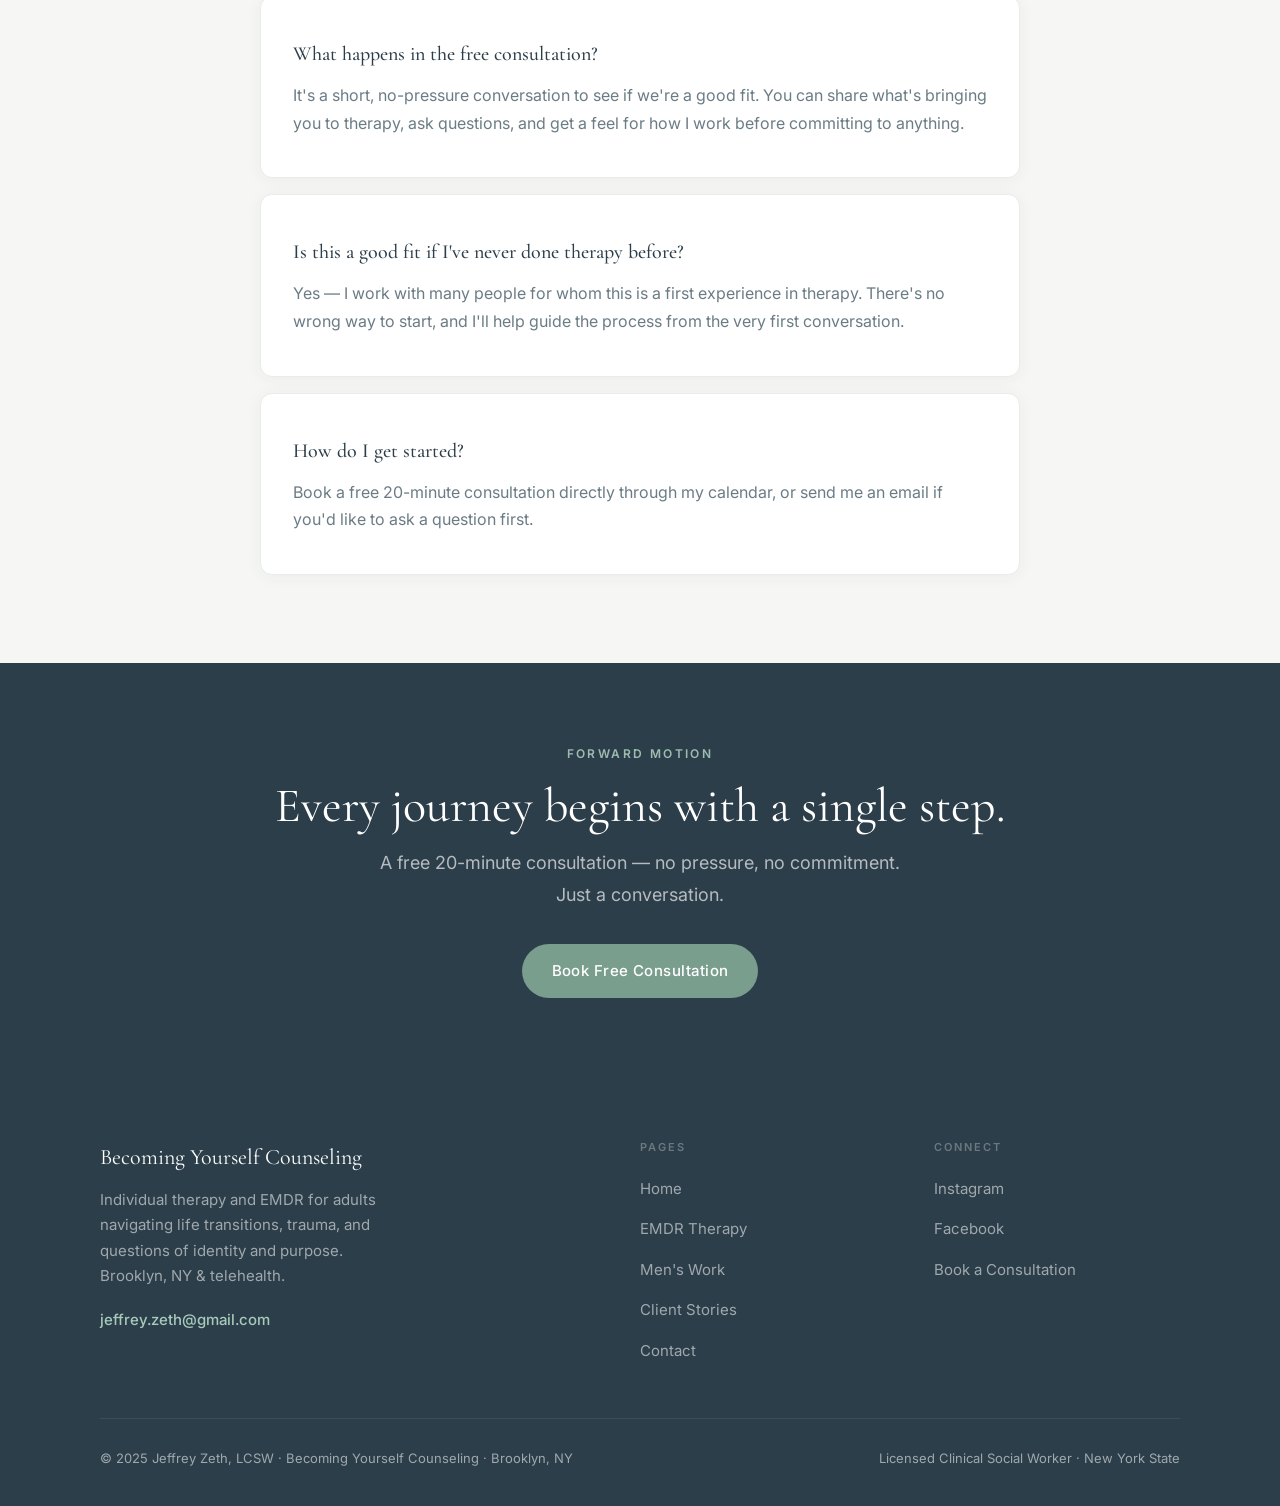
==== commit d8972b13: "Update index.html" ====
--- a/index.html
+++ b/index.html
@@ -136,6 +136,7 @@
     <li role="none"><a href="index.html" role="menuitem" class="active">Home</a></li>
     <li role="none"><a href="emdr.html" role="menuitem">EMDR Therapy</a></li>
     <li role="none"><a href="mens-work.html" role="menuitem">Men's Work</a></li>
+    <li role="none"><a href="testimonials.html" role="menuitem">Client Stories</a></li>
     <li role="none"><a href="https://jeffrey-zeth.clientsecure.me" target="_blank" rel="noopener" class="nav-book" role="menuitem">Book Free Consultation</a></li>
   </ul>
   <button class="hamburger" id="hbg" onclick="toggleMenu()" aria-label="Open menu" aria-expanded="false">
@@ -147,6 +148,7 @@
   <a href="index.html">Home</a>
   <a href="emdr.html">EMDR Therapy</a>
   <a href="mens-work.html">Men's Work</a>
+  <a href="testimonials.html">Client Stories</a>
   <a href="https://jeffrey-zeth.clientsecure.me" target="_blank" rel="noopener" class="m-book">Book Free Consultation</a>
 </div>
 
@@ -336,6 +338,7 @@
         <li><a href="index.html">Home</a></li>
         <li><a href="emdr.html">EMDR Therapy</a></li>
         <li><a href="mens-work.html">Men's Work</a></li>
+        <li><a href="testimonials.html">Client Stories</a></li>
         <li><a href="https://jeffrey-zeth.clientsecure.me" target="_blank" rel="noopener">Contact</a></li>
       </ul>
     </div>
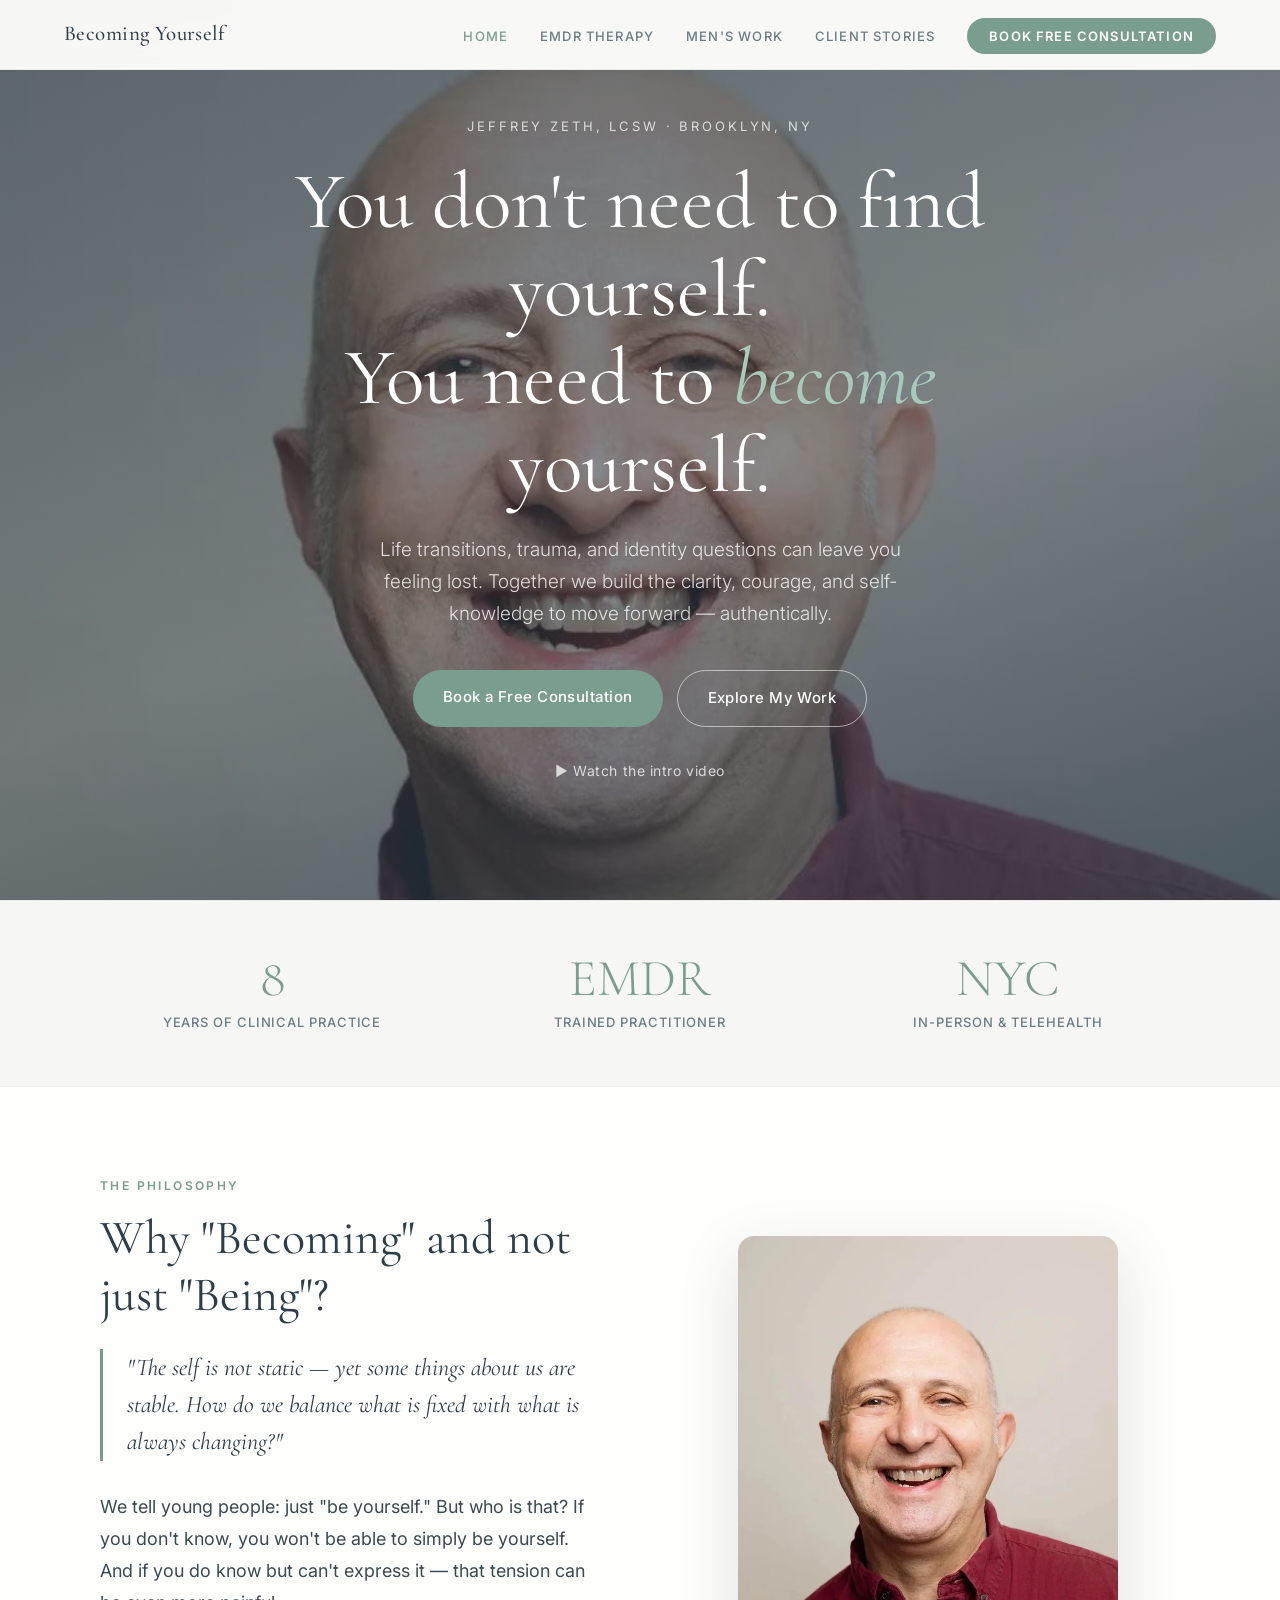
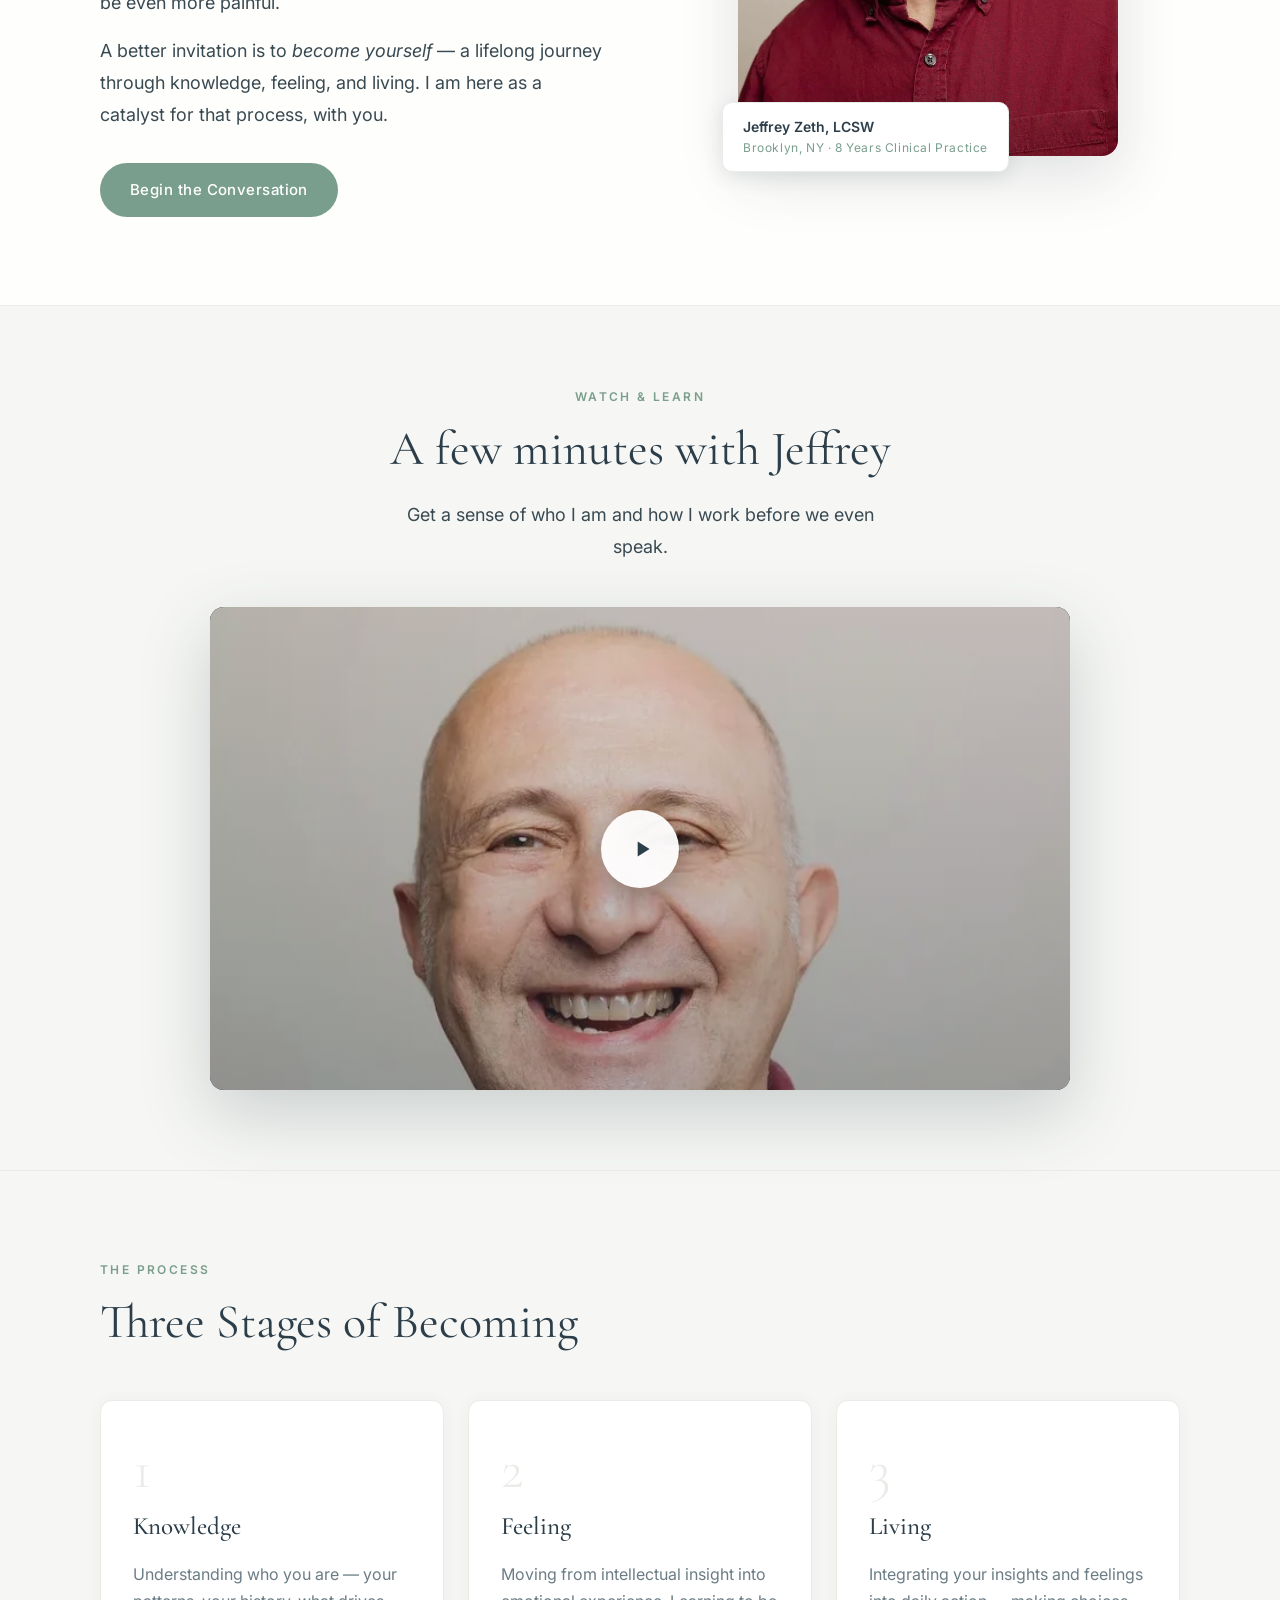
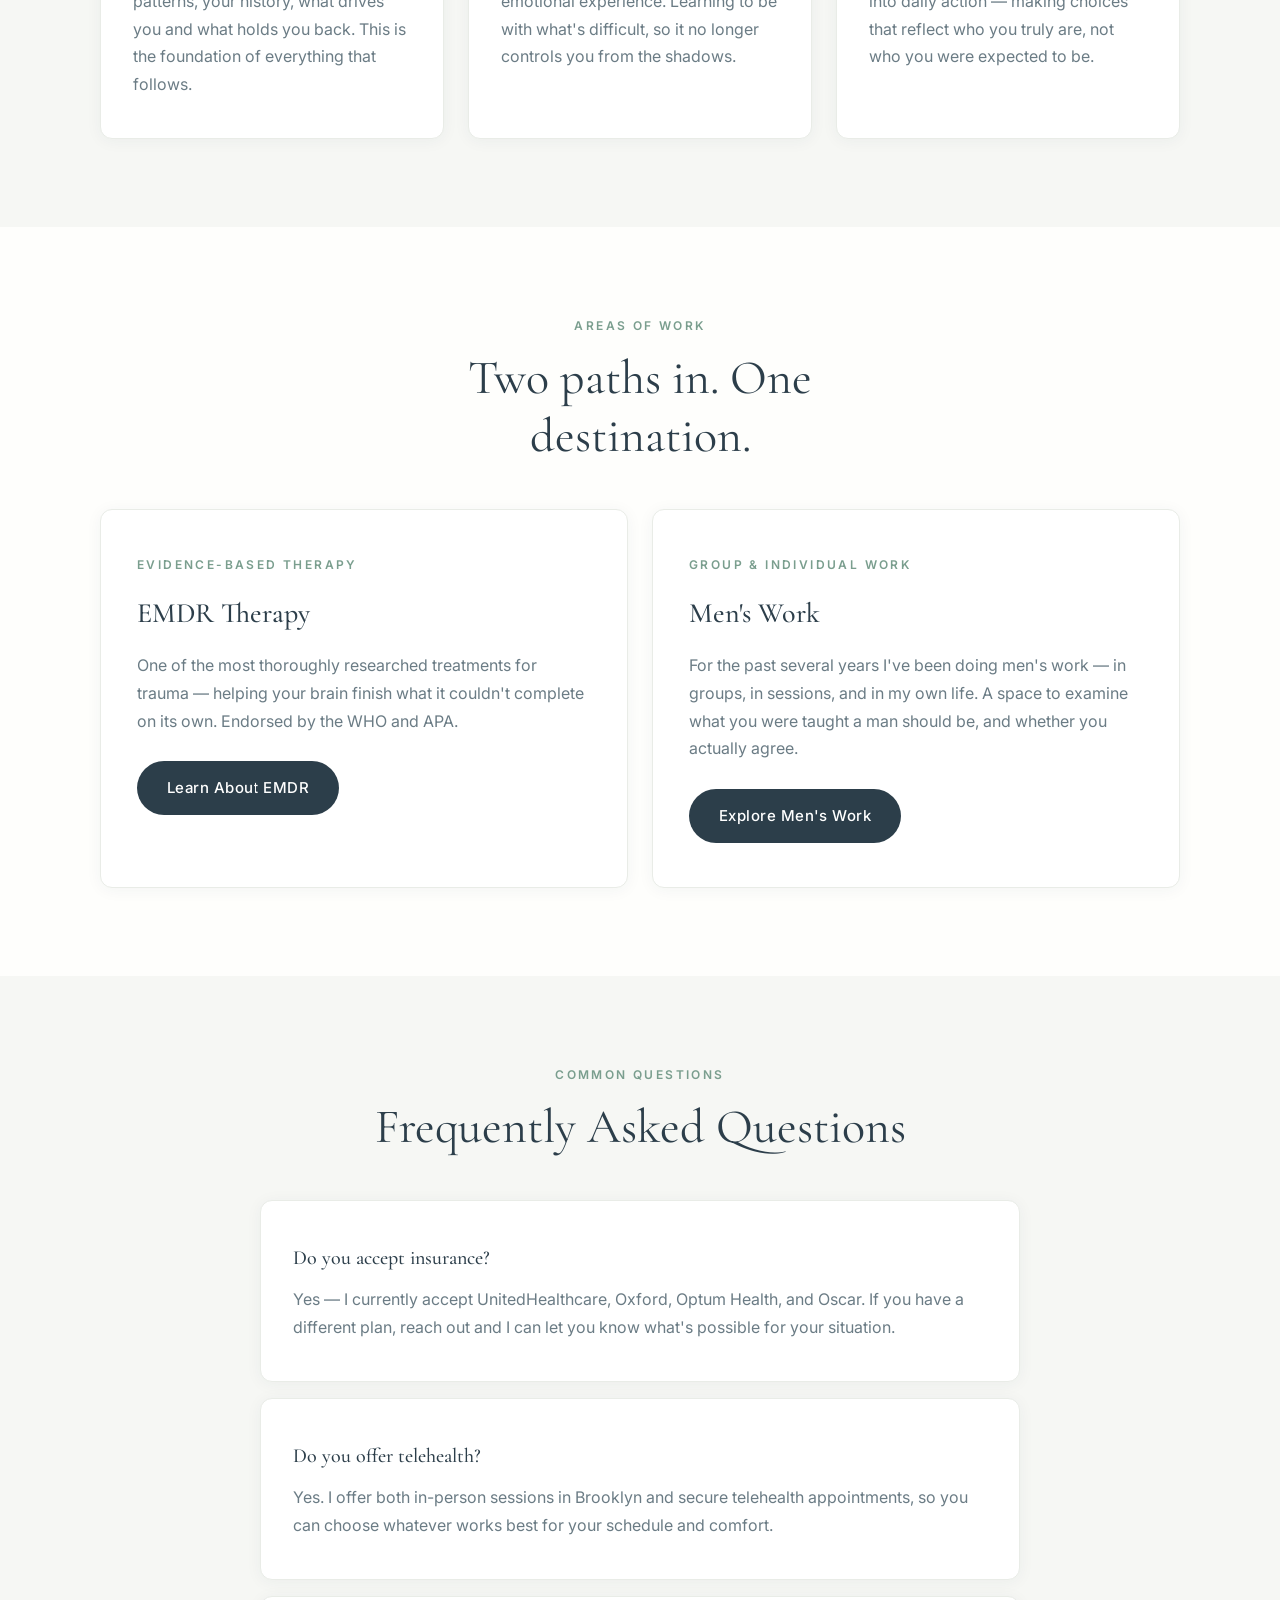
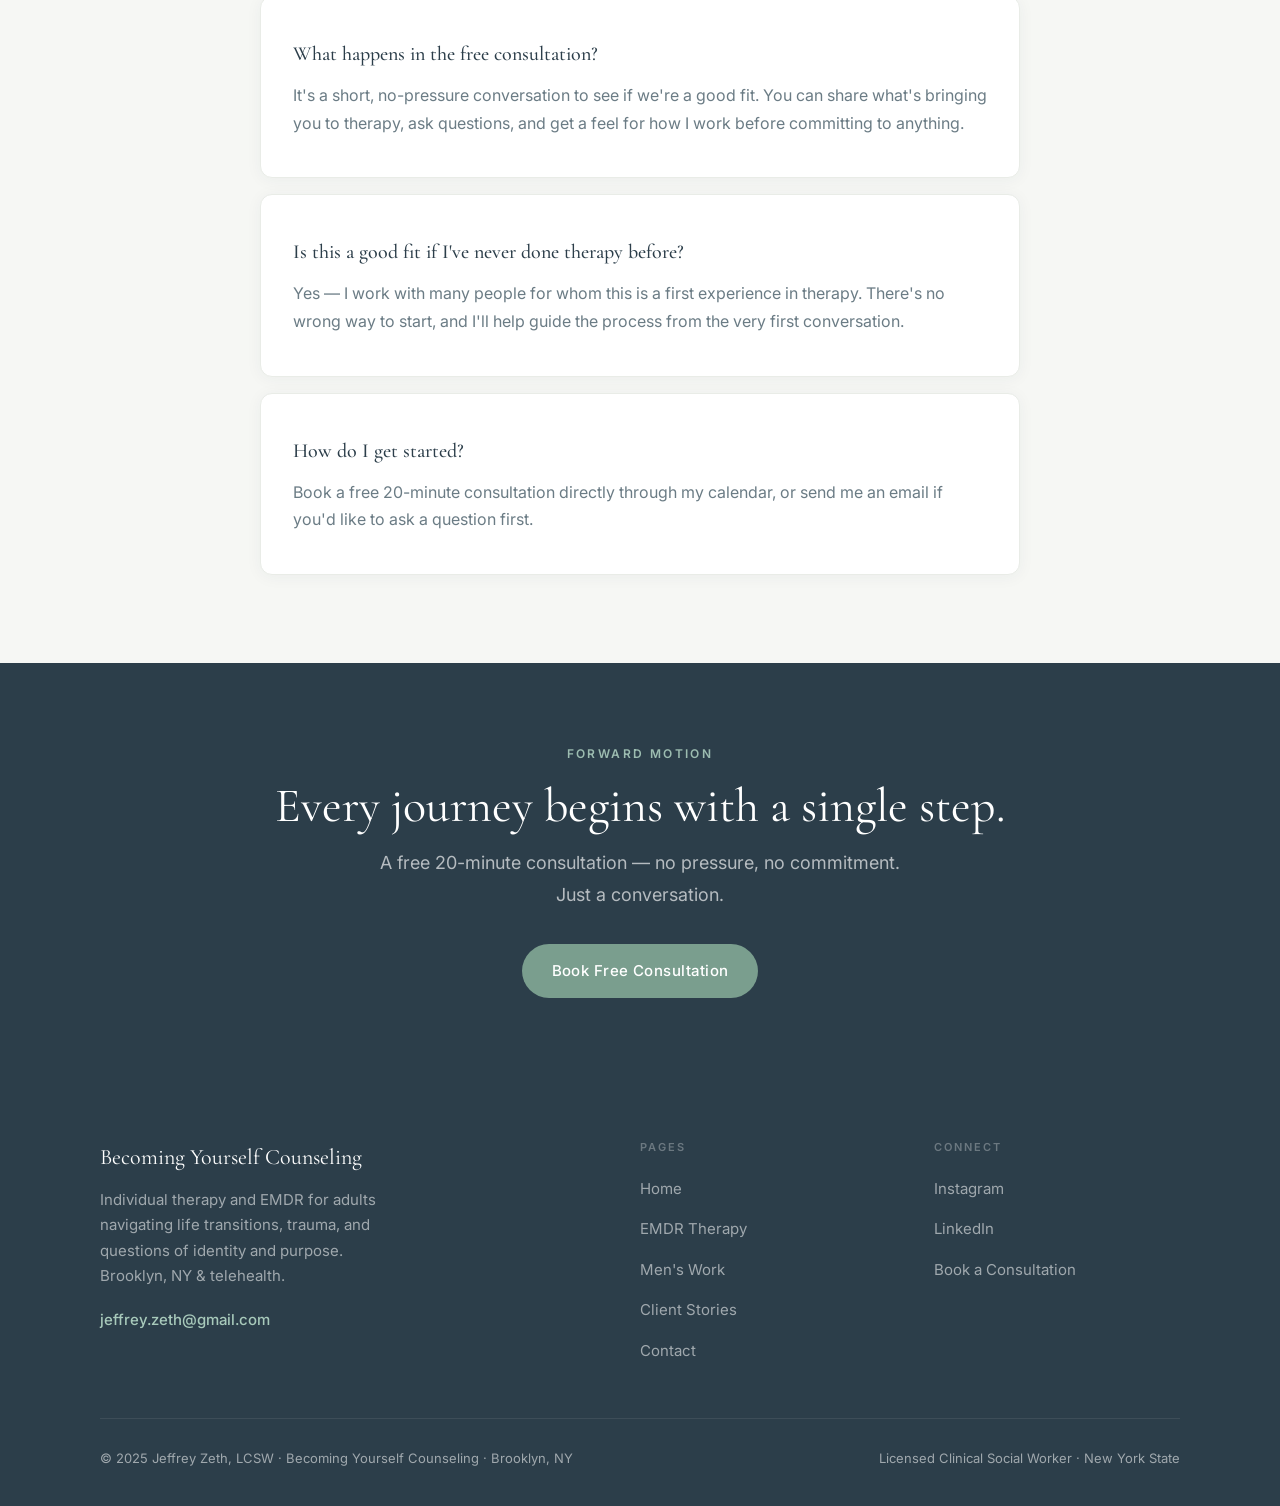
==== commit ff0569f5: "Update footer links to include Instagram and LinkedIn" ====
--- a/index.html
+++ b/index.html
@@ -345,8 +345,8 @@
     <div class="footer-col">
       <h4>Connect</h4>
       <ul>
-        <li><a href="#">Instagram</a></li>
-        <li><a href="#">Facebook</a></li>
+        <li><a href="https://www.instagram.com/jeffreyz_therapy" target="_blank" rel="noopener">Instagram</a></li>
+        <li><a href="https://www.linkedin.com/in/jeffrey-zeth-a5503a2b" target="_blank" rel="noopener">LinkedIn</a></li>
         <li><a href="https://jeffrey-zeth.clientsecure.me" target="_blank" rel="noopener">Book a Consultation</a></li>
       </ul>
     </div>
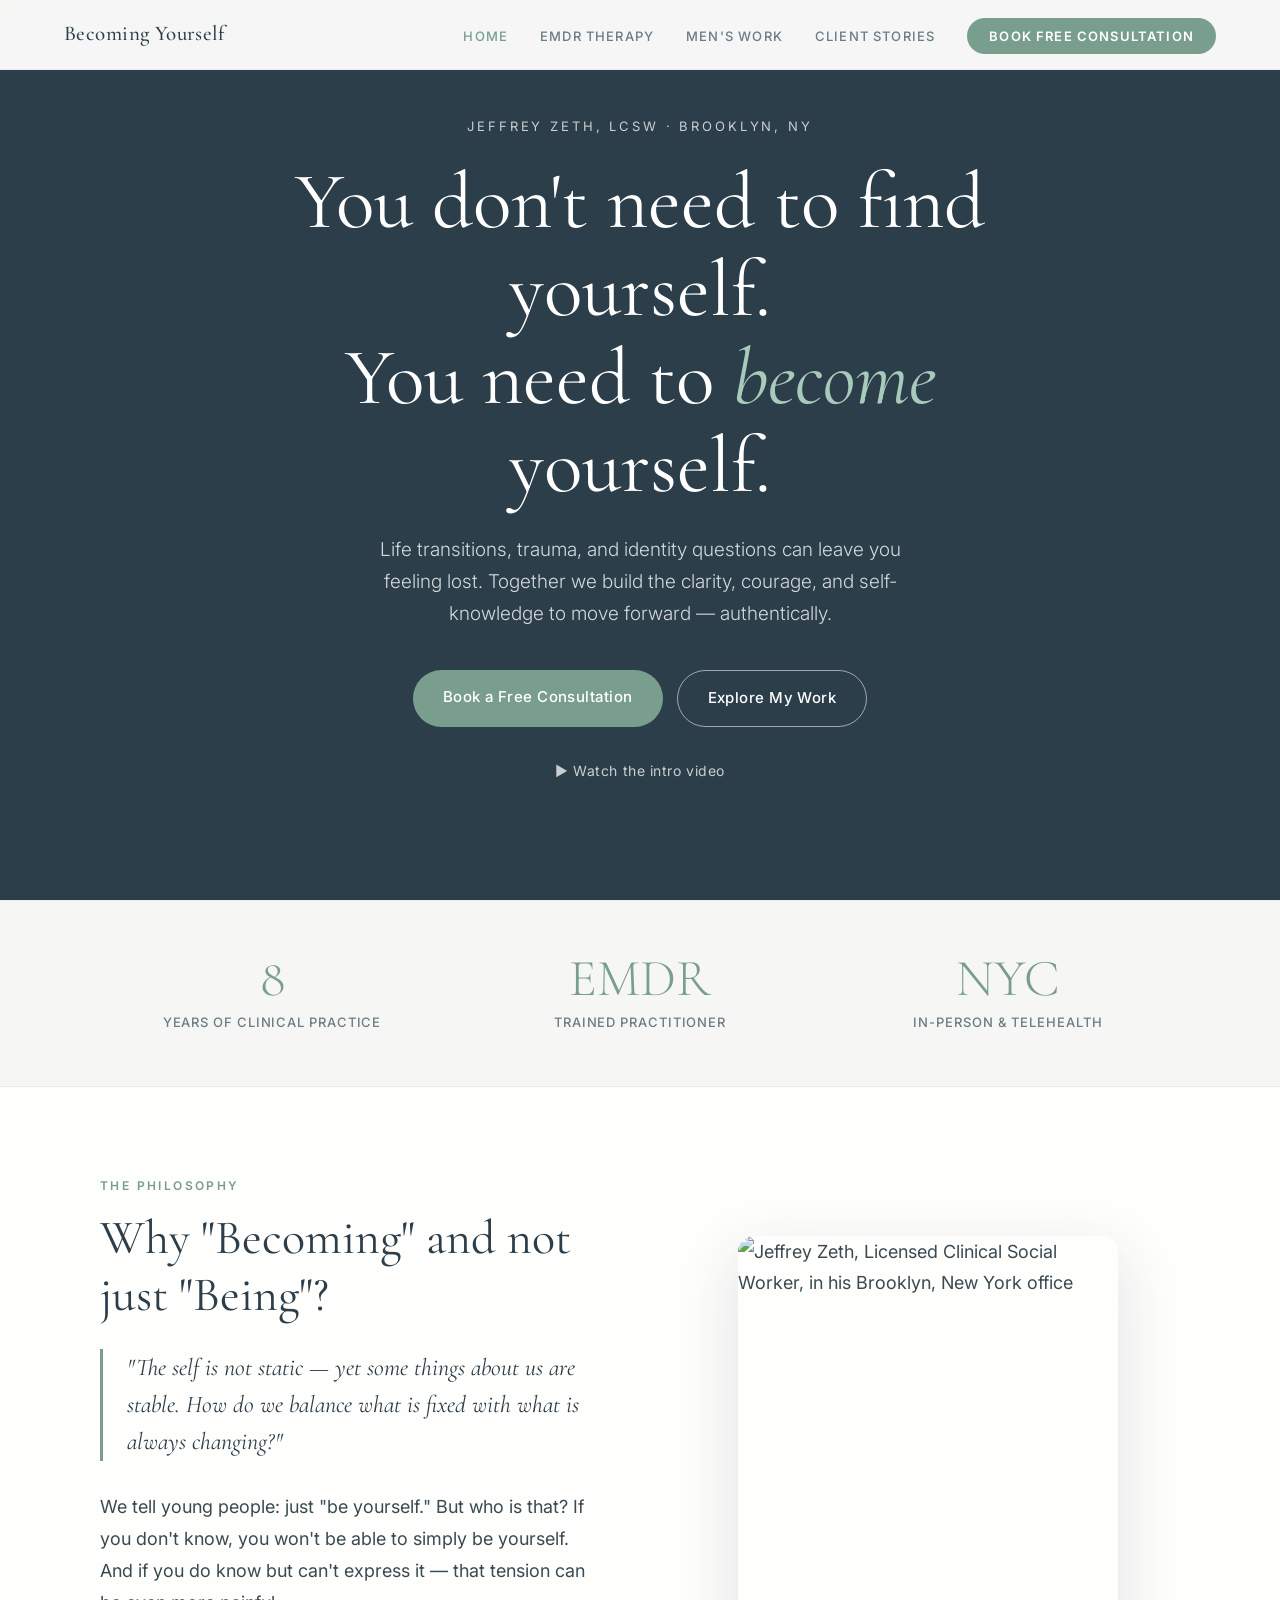
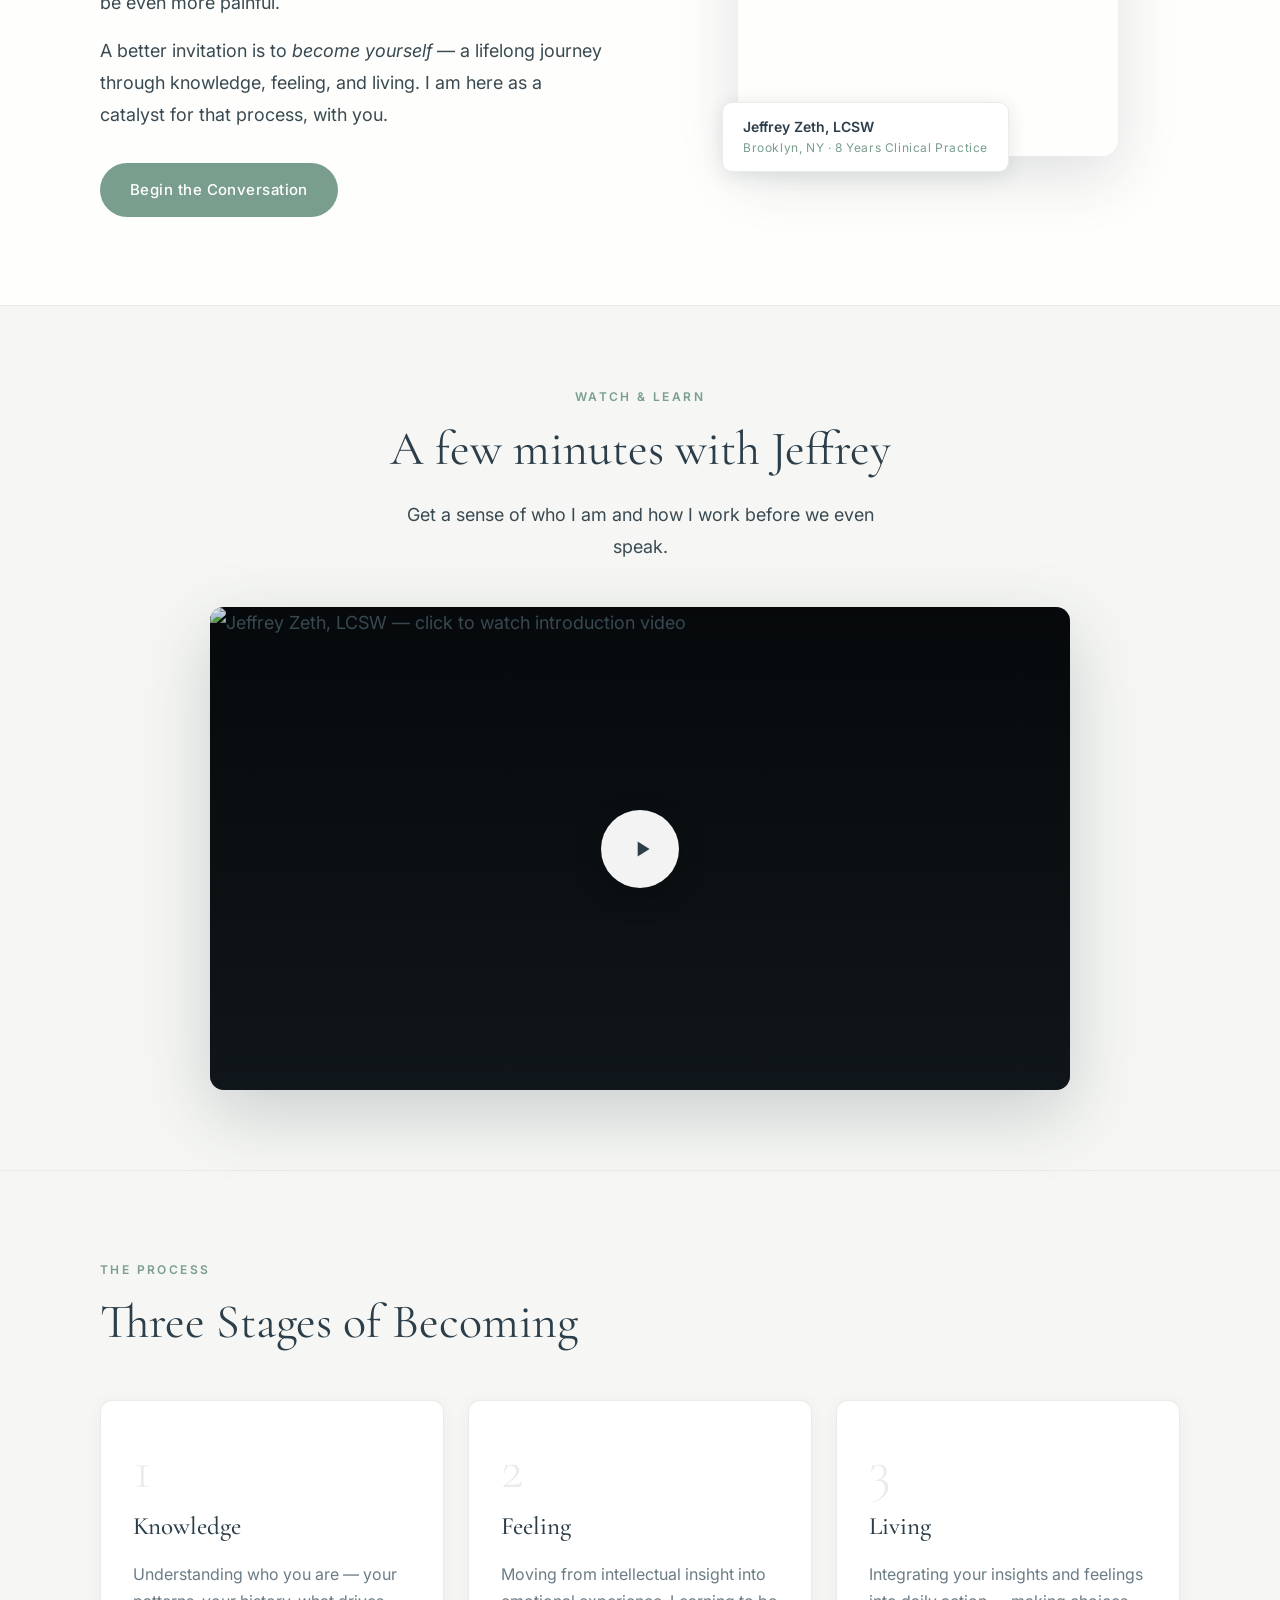
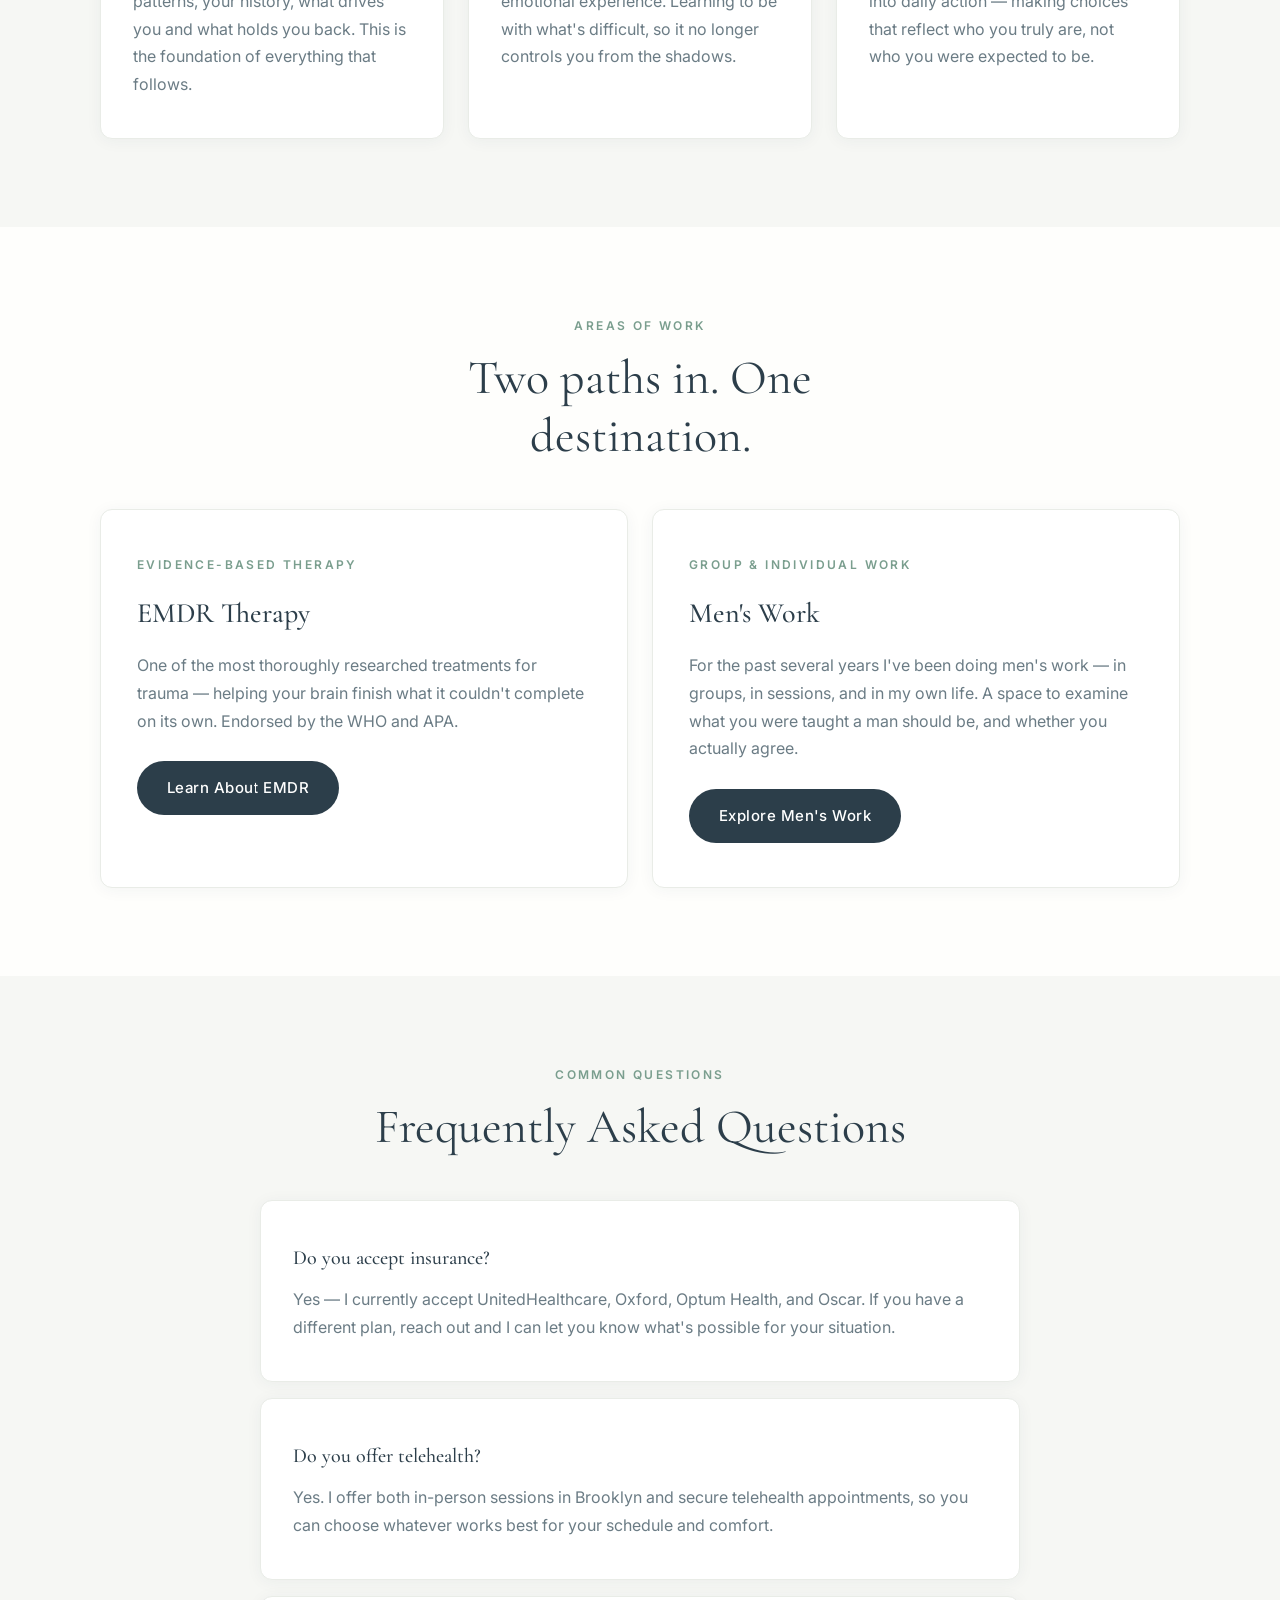
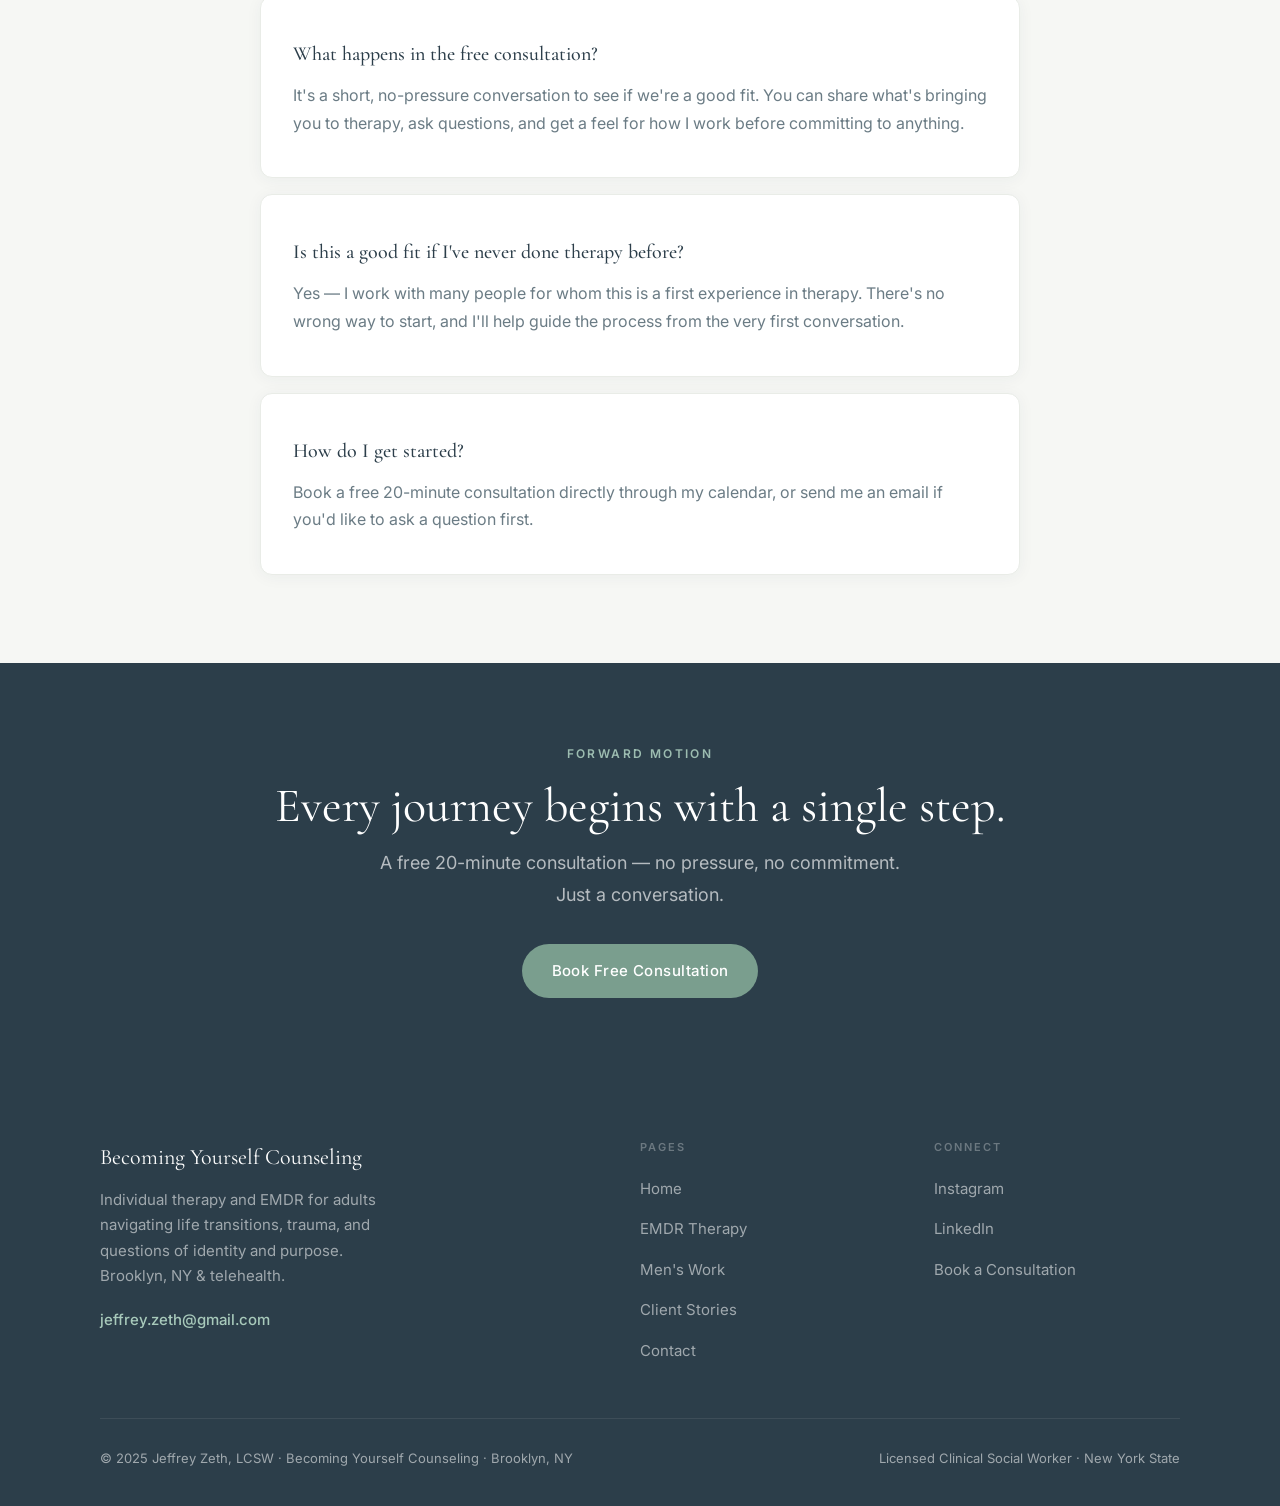
==== commit d4cf1399: "Update Open Graph and Twitter image references" ====
--- a/index.html
+++ b/index.html
@@ -15,12 +15,12 @@
 <meta property="og:url" content="https://becomingyourself.nyc/">
 <meta property="og:title" content="Jeffrey Zeth, LCSW — Becoming Yourself Counseling | NYC">
 <meta property="og:description" content="Individual therapy, EMDR, and men's counseling in New York City. 8 years of clinical practice. Free 20-minute consultation.">
-<meta property="og:image" content="https://becomingyourself.nyc/jeffrey-zeth-headshot.jpg">
+<meta property="og:image" content="https://becomingyourself.nyc/jeffrey-office.jpg">
 
 <meta name="twitter:card" content="summary_large_image">
 <meta name="twitter:title" content="Jeffrey Zeth, LCSW — Becoming Yourself Counseling">
 <meta name="twitter:description" content="Individual therapy, EMDR, and men's counseling in New York City.">
-<meta name="twitter:image" content="https://becomingyourself.nyc/jeffrey-zeth-headshot.jpg">
+<meta name="twitter:image" content="https://becomingyourself.nyc/jeffrey-office.jpg">
 
 <script type="application/ld+json">
 {
@@ -31,7 +31,7 @@
   "honorificSuffix": "LCSW",
   "description": "Jeffrey Zeth, LCSW, is a Brooklyn, NY therapist with 8 years of clinical experience specializing in EMDR trauma therapy, individual psychotherapy, and men's counseling.",
   "url": "https://becomingyourself.nyc",
-  "image": "https://becomingyourself.nyc/jeffrey-zeth-headshot.jpg",
+  "image": "https://becomingyourself.nyc/jeffrey-office.jpg",
   "email": "jeffrey.zeth@gmail.com",
   "address": {
     "@type": "PostalAddress",
@@ -155,10 +155,7 @@
 <!-- HERO -->
 <div class="hero" role="banner">
   <div class="hero-photo-wrap" aria-hidden="true">
-    <picture>
-      <source srcset="jeffrey-zeth-headshot.webp" type="image/webp">
-      <img src="jeffrey-zeth-headshot.jpg" alt="Jeffrey Zeth, LCSW, therapist in Brooklyn, New York" class="hero-photo">
-    </picture>
+    <img src="jeffrey-hero.jpg" alt="Jeffrey Zeth, LCSW, therapist in Brooklyn, New York" class="hero-photo">
   </div>
   <div class="hero-overlay"></div>
   <div class="hero-content">
@@ -199,10 +196,7 @@
       </div>
       <div class="reveal">
         <div class="headshot-frame">
-          <picture>
-            <source srcset="jeffrey-zeth-headshot.webp" type="image/webp">
-            <img src="jeffrey-zeth-headshot.jpg" alt="Jeffrey Zeth, Licensed Clinical Social Worker, Brooklyn, New York therapist specializing in EMDR and men's counseling" width="420" height="520">
-          </picture>
+          <img src="jeffrey-office.jpg" alt="Jeffrey Zeth, Licensed Clinical Social Worker, in his Brooklyn, New York office" width="420" height="520">
           <div class="headshot-tag">Jeffrey Zeth, LCSW<span>Brooklyn, NY · 8 Years Clinical Practice</span></div>
         </div>
       </div>
@@ -219,10 +213,7 @@
       <p class="s-body" style="text-align:center;max-width:520px;margin:0 auto">Get a sense of who I am and how I work before we even speak.</p>
     </div>
     <div class="video-player reveal" id="videoPlayer" style="margin-top:40px" onclick="playHeroVideo()">
-      <picture>
-        <source srcset="jeffrey-zeth-headshot.webp" type="image/webp">
-        <img src="jeffrey-zeth-headshot.jpg" alt="Jeffrey Zeth, LCSW — click to watch introduction video" class="video-poster">
-      </picture>
+      <img src="jeffrey-video-poster.jpg" alt="Jeffrey Zeth, LCSW — click to watch introduction video" class="video-poster">
       <div class="video-poster-tint"></div>
       <button class="video-play-btn" aria-label="Play introduction video" type="button">
         <svg viewBox="0 0 24 24" width="26" height="26" fill="currentColor"><path d="M8 5v14l11-7z"/></svg>
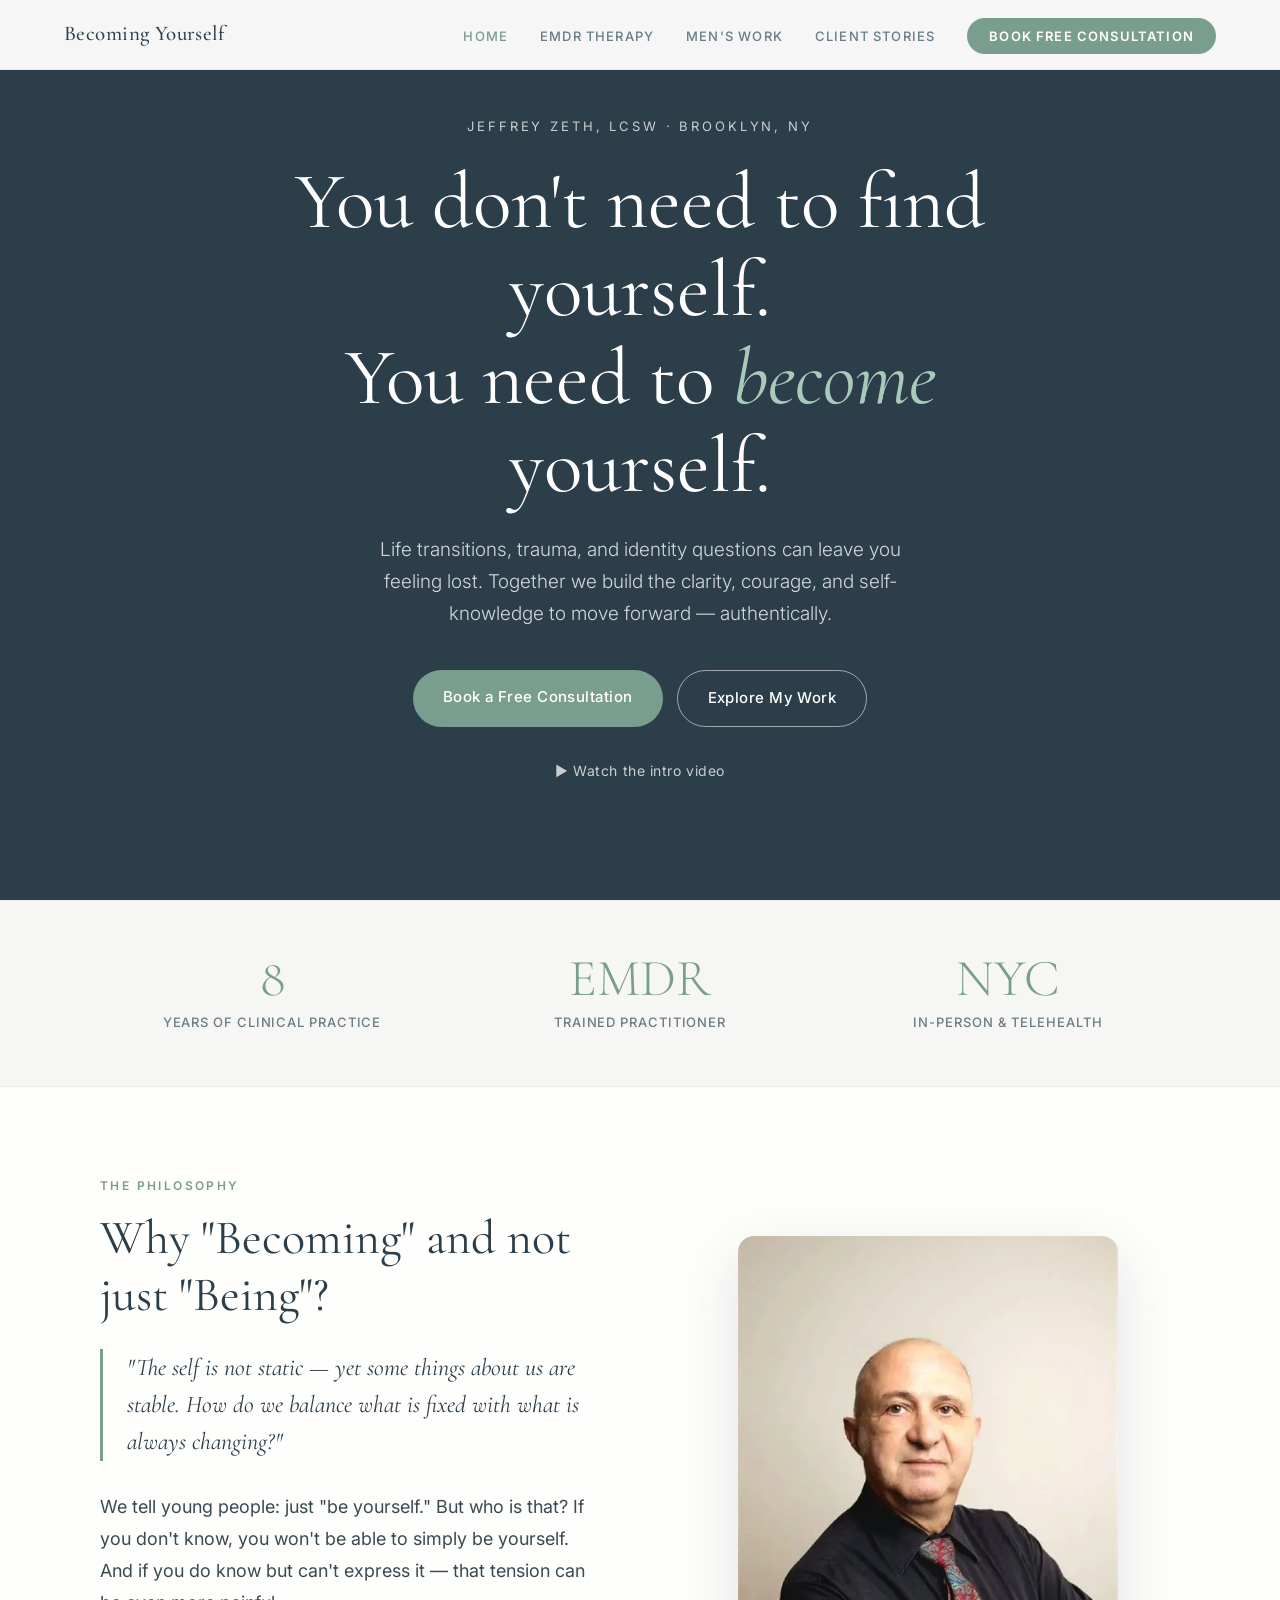
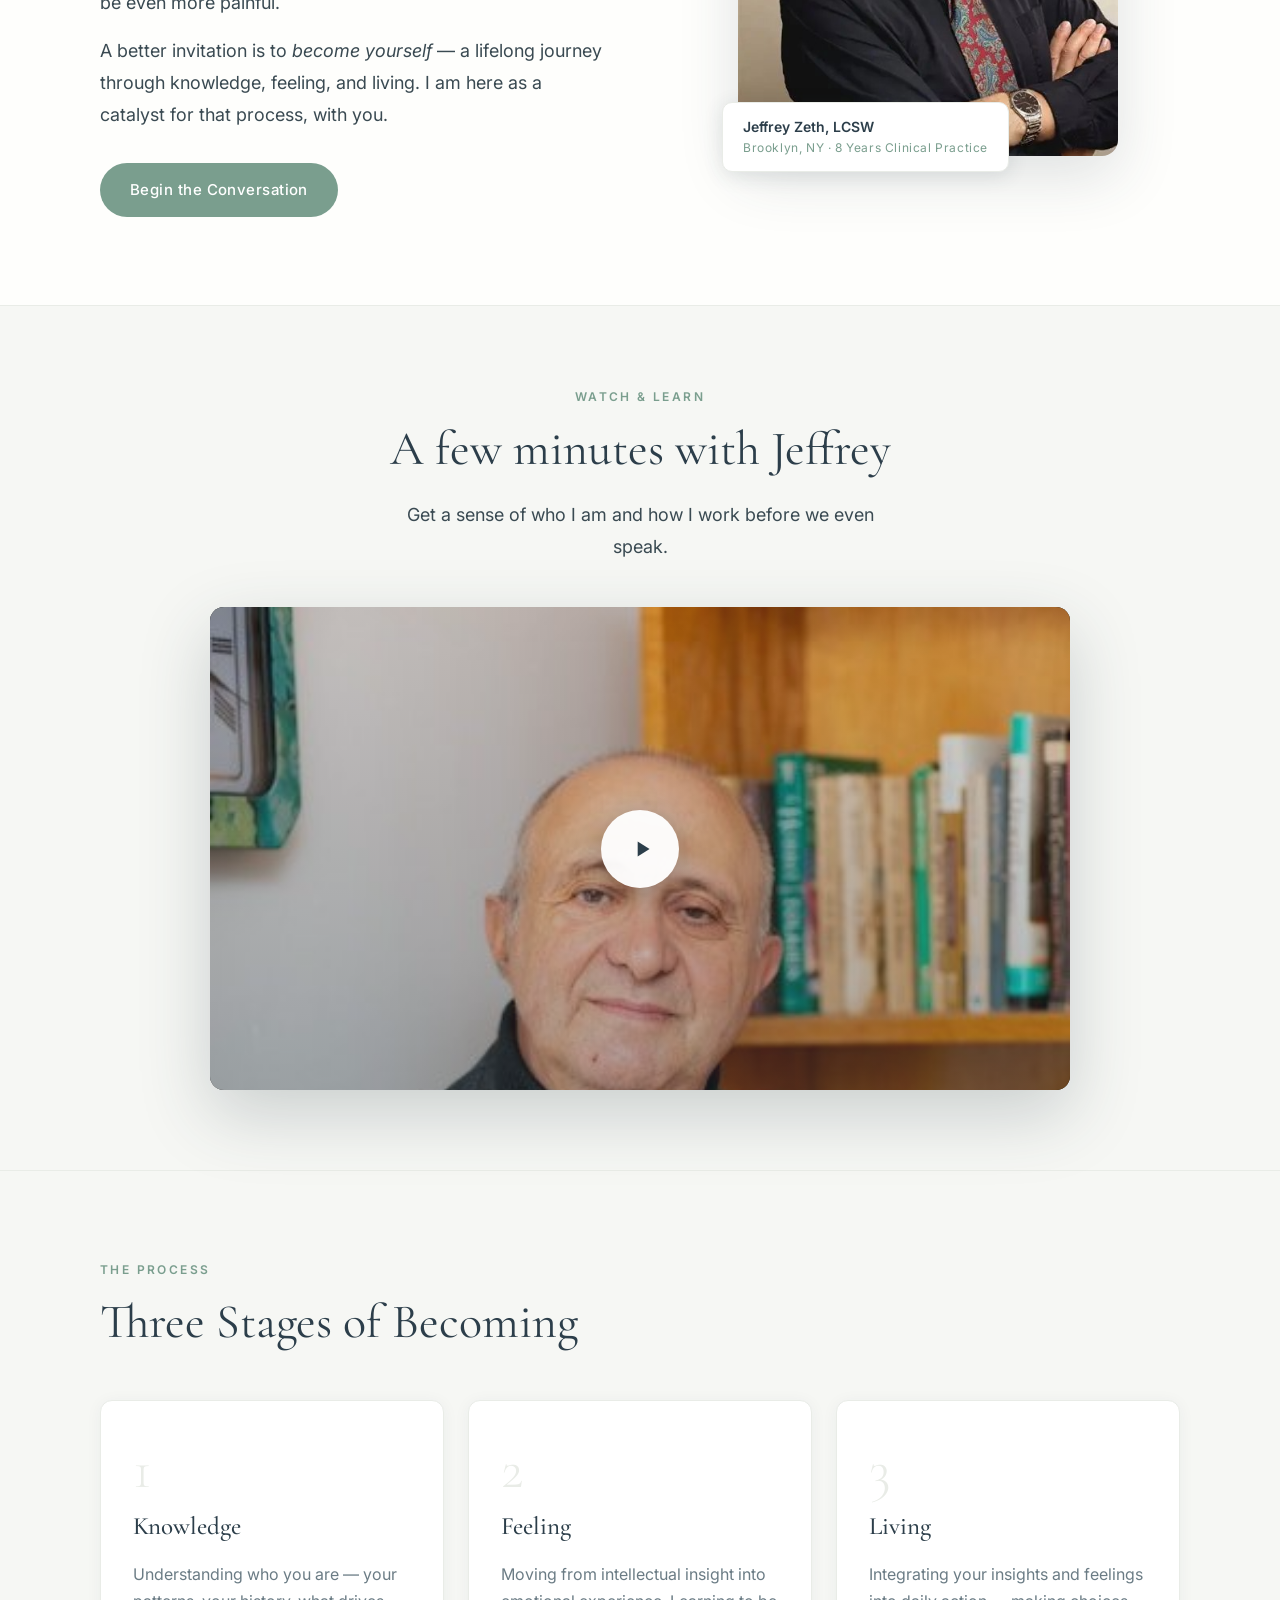
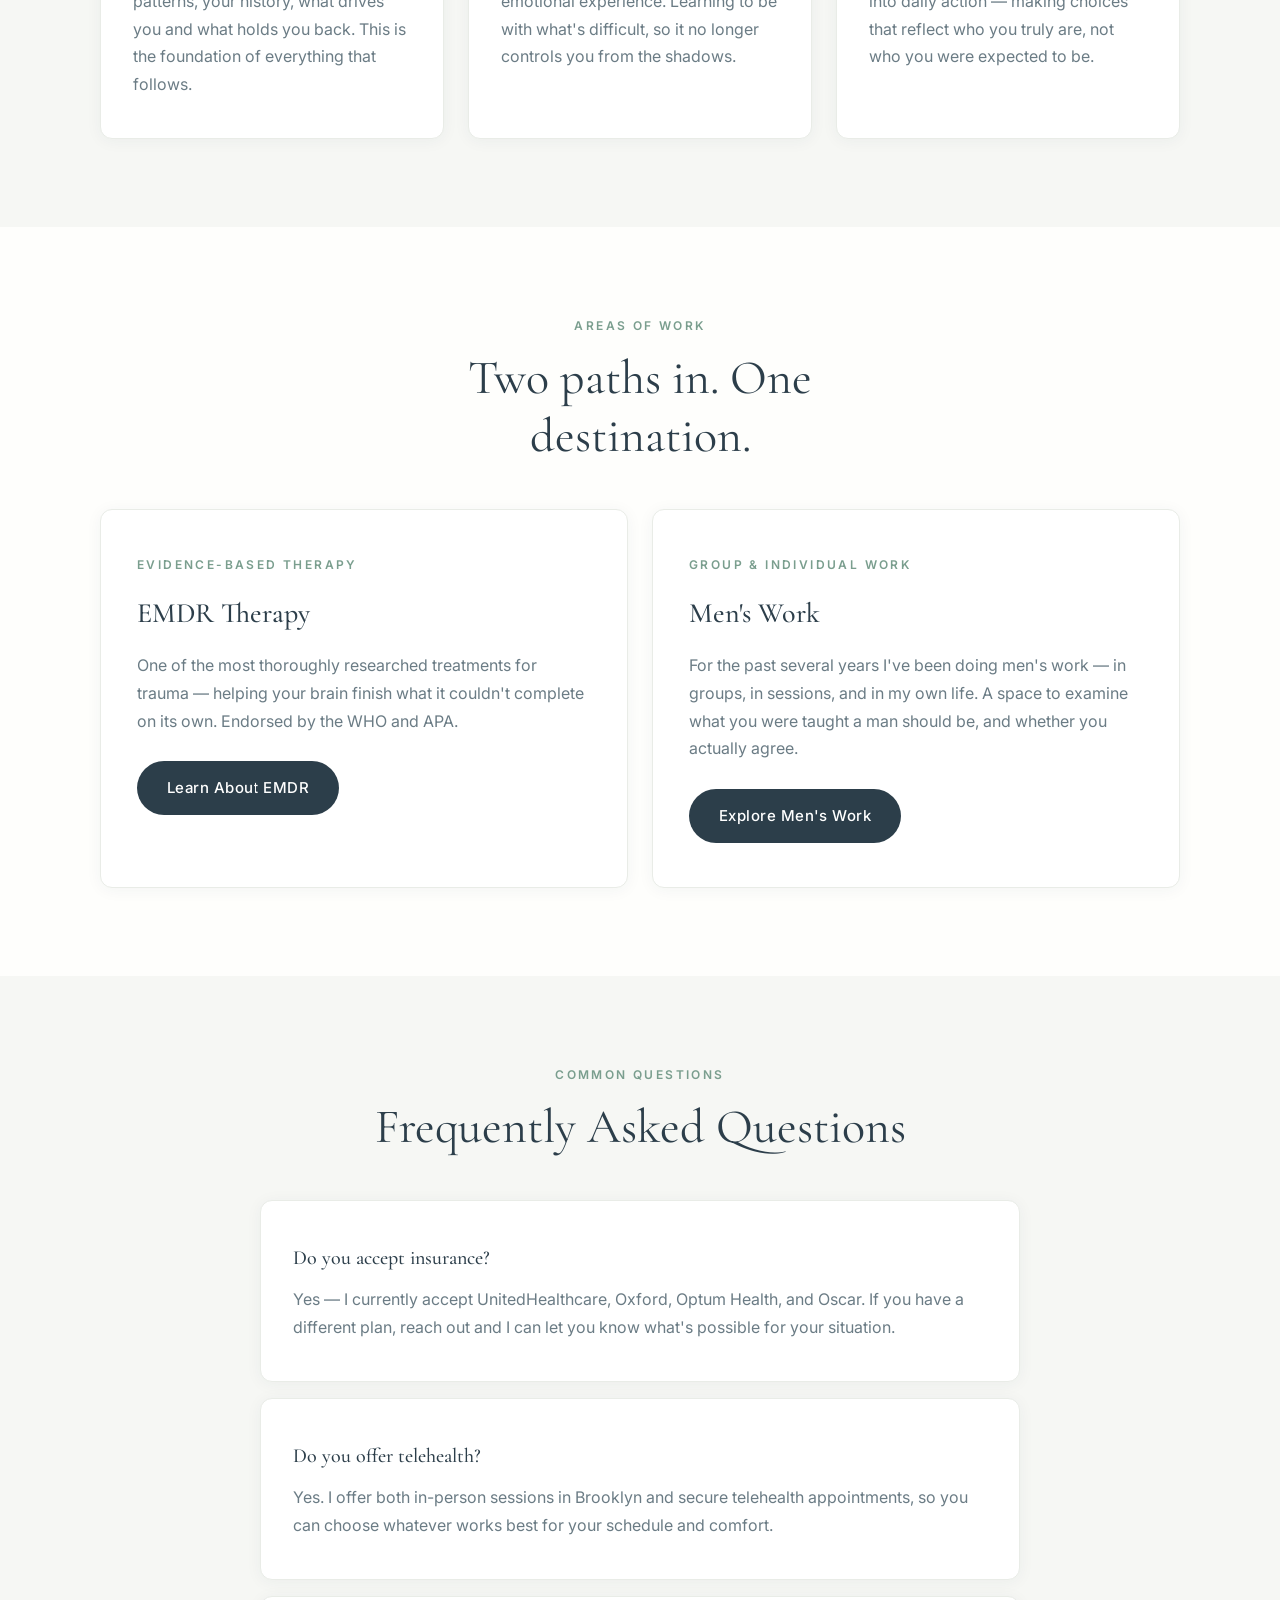
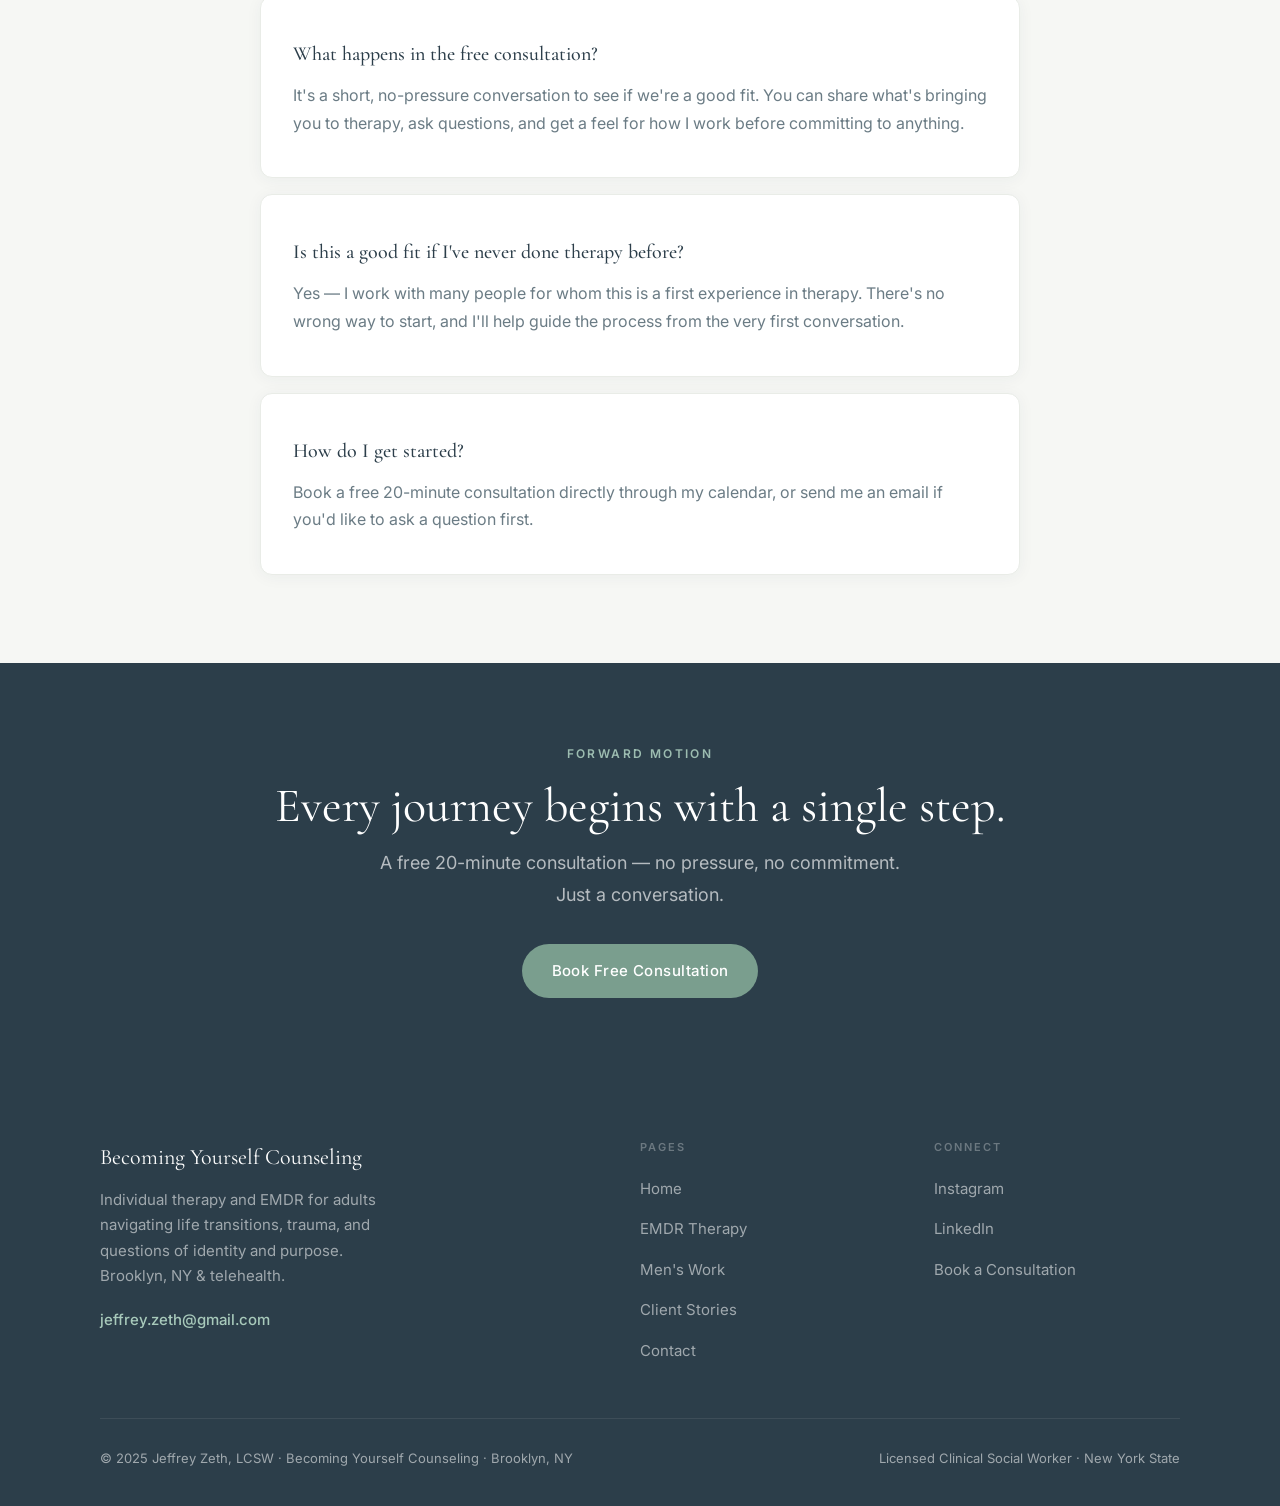
==== commit c8eddaf7: "Update hero images and video poster in index.html" ====
--- a/index.html
+++ b/index.html
@@ -155,7 +155,7 @@
 <!-- HERO -->
 <div class="hero" role="banner">
   <div class="hero-photo-wrap" aria-hidden="true">
-    <img src="jeffrey-hero.jpg" alt="Jeffrey Zeth, LCSW, therapist in Brooklyn, New York" class="hero-photo">
+    <div class="hero-gradient"></div>
   </div>
   <div class="hero-overlay"></div>
   <div class="hero-content">
@@ -196,7 +196,7 @@
       </div>
       <div class="reveal">
         <div class="headshot-frame">
-          <img src="jeffrey-office.jpg" alt="Jeffrey Zeth, Licensed Clinical Social Worker, in his Brooklyn, New York office" width="420" height="520">
+          <img src="jeffrey-hero.jpg" alt="Jeffrey Zeth, Licensed Clinical Social Worker, Brooklyn, New York" width="420" height="520">
           <div class="headshot-tag">Jeffrey Zeth, LCSW<span>Brooklyn, NY · 8 Years Clinical Practice</span></div>
         </div>
       </div>
@@ -213,7 +213,7 @@
       <p class="s-body" style="text-align:center;max-width:520px;margin:0 auto">Get a sense of who I am and how I work before we even speak.</p>
     </div>
     <div class="video-player reveal" id="videoPlayer" style="margin-top:40px" onclick="playHeroVideo()">
-      <img src="jeffrey-video-poster.jpg" alt="Jeffrey Zeth, LCSW — click to watch introduction video" class="video-poster">
+      <img src="jeffrey-office.jpg" alt="Jeffrey Zeth, LCSW — click to watch introduction video" class="video-poster">
       <div class="video-poster-tint"></div>
       <button class="video-play-btn" aria-label="Play introduction video" type="button">
         <svg viewBox="0 0 24 24" width="26" height="26" fill="currentColor"><path d="M8 5v14l11-7z"/></svg>
--- a/styles.css
+++ b/styles.css
@@ -213,7 +213,7 @@
   width:100%;
   height:100%;
   object-fit:cover;
-  object-position:center 20%;
+  object-position:center top;
   display:block;
 }
 .video-poster-tint{
@@ -334,3 +334,22 @@
   .s-h2{font-size:clamp(28px,6vw,38px)}
   .card{padding:28px 24px}
 }
+
+/* ══ PHOTO BAND ═════════════════════════════════════ */
+.photo-band{
+  width:100%;
+  height:420px;
+  overflow:hidden;
+  border-top:1px solid var(--mist);
+  border-bottom:1px solid var(--mist);
+}
+.photo-band img{
+  width:100%;
+  height:100%;
+  object-fit:cover;
+  object-position:center 30%;
+  display:block;
+}
+@media(max-width:800px){
+  .photo-band{height:280px}
+}
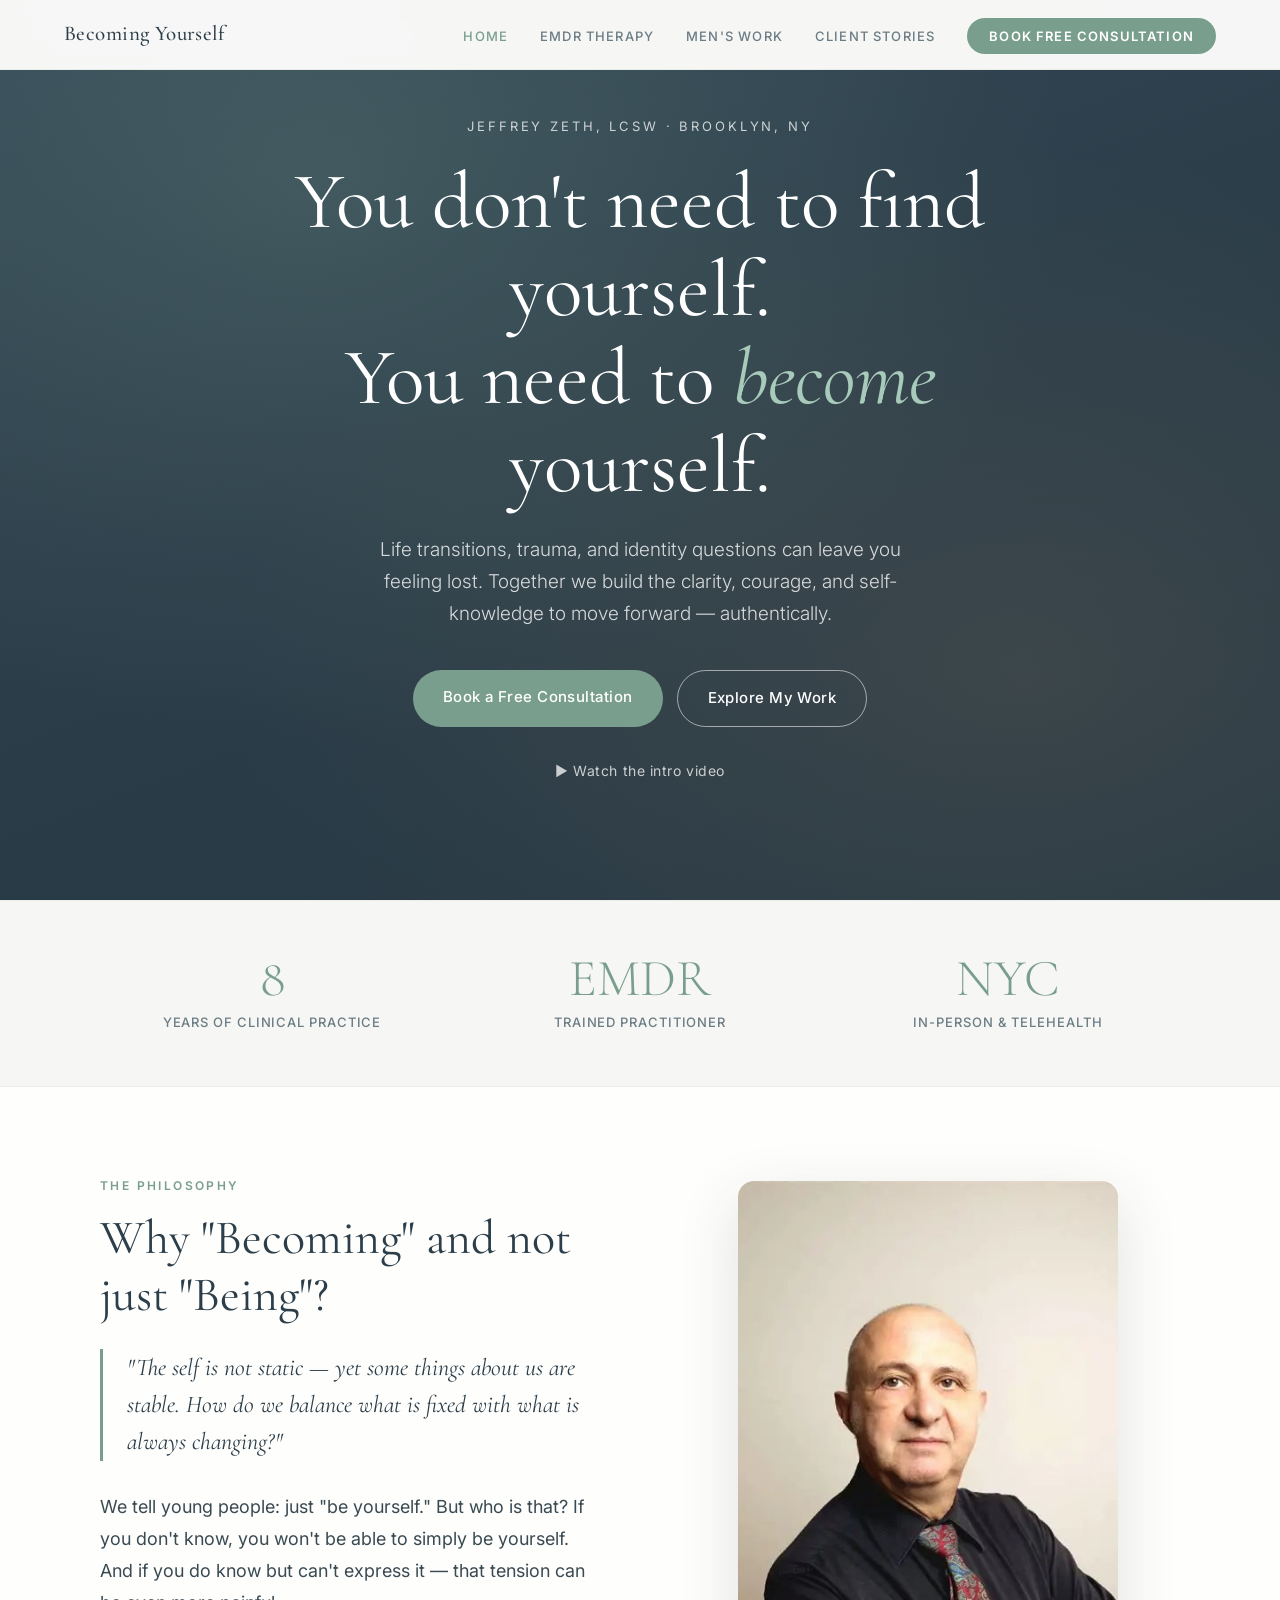
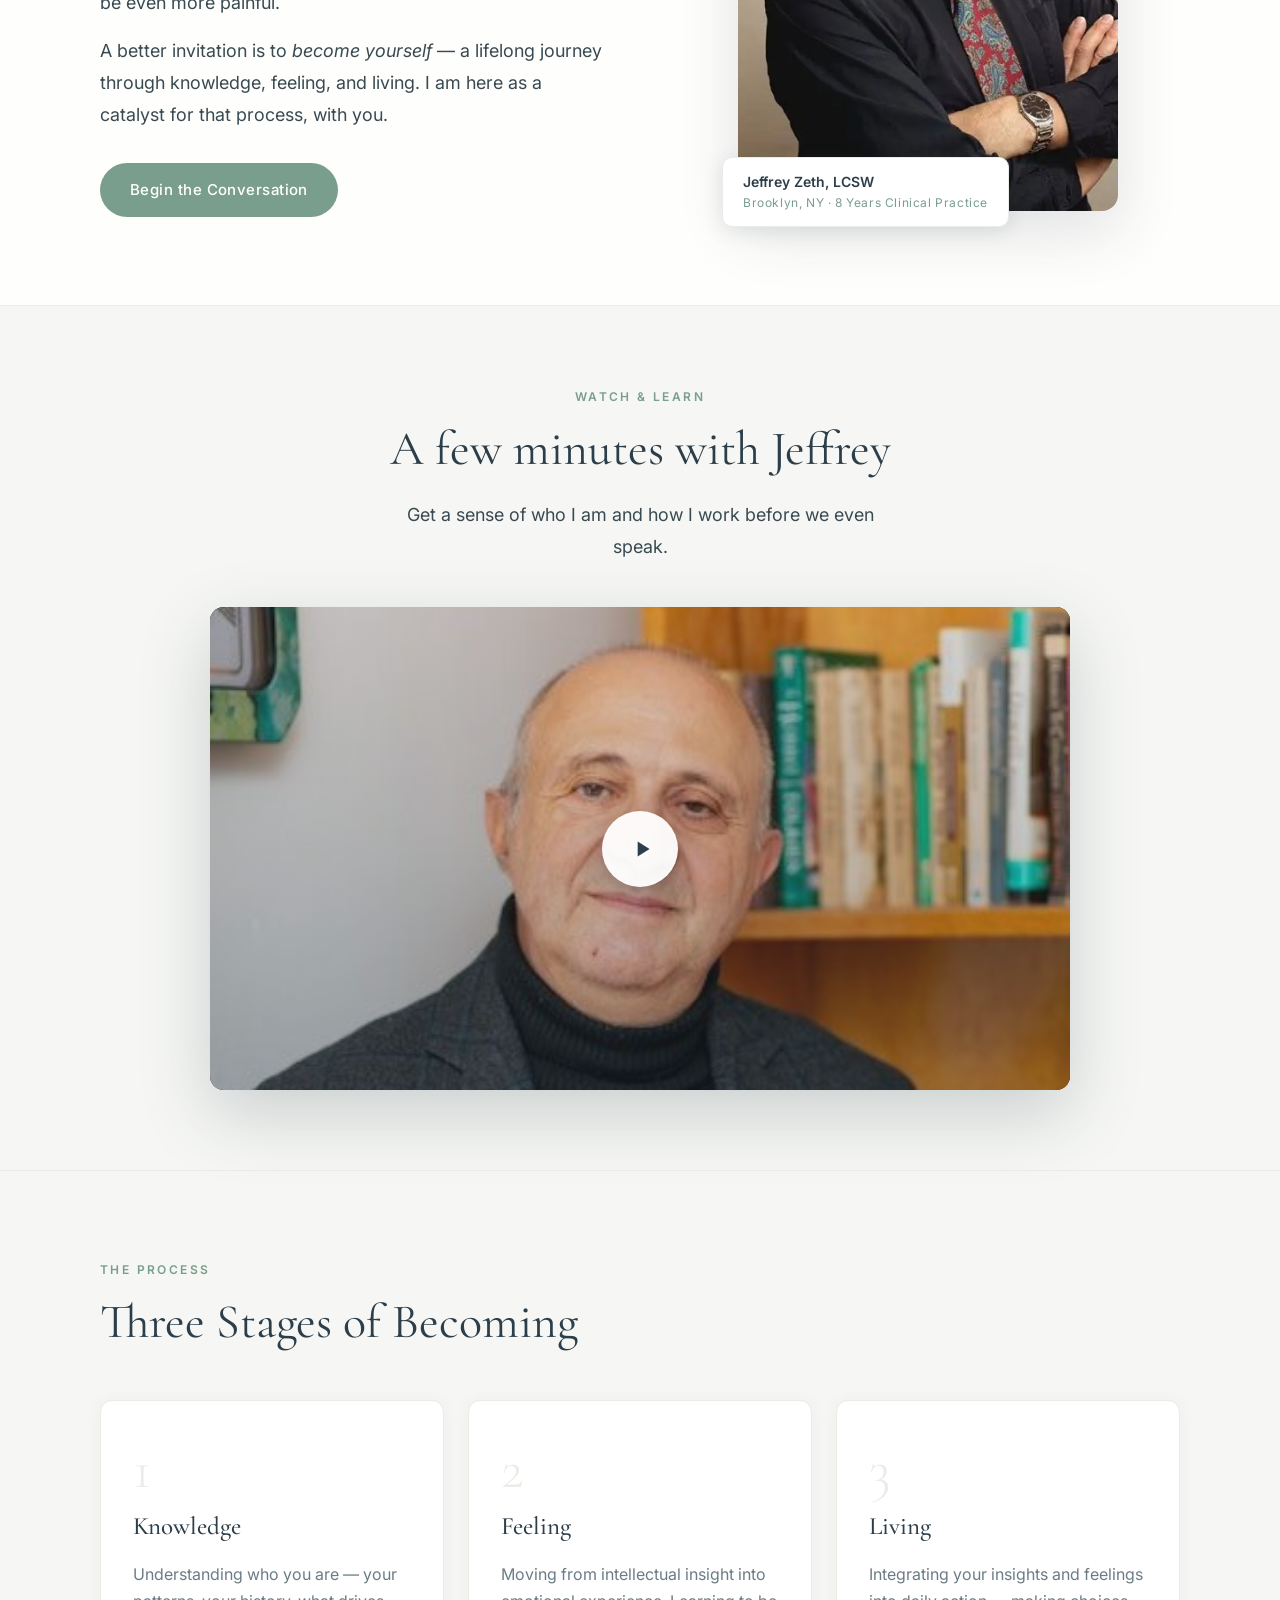
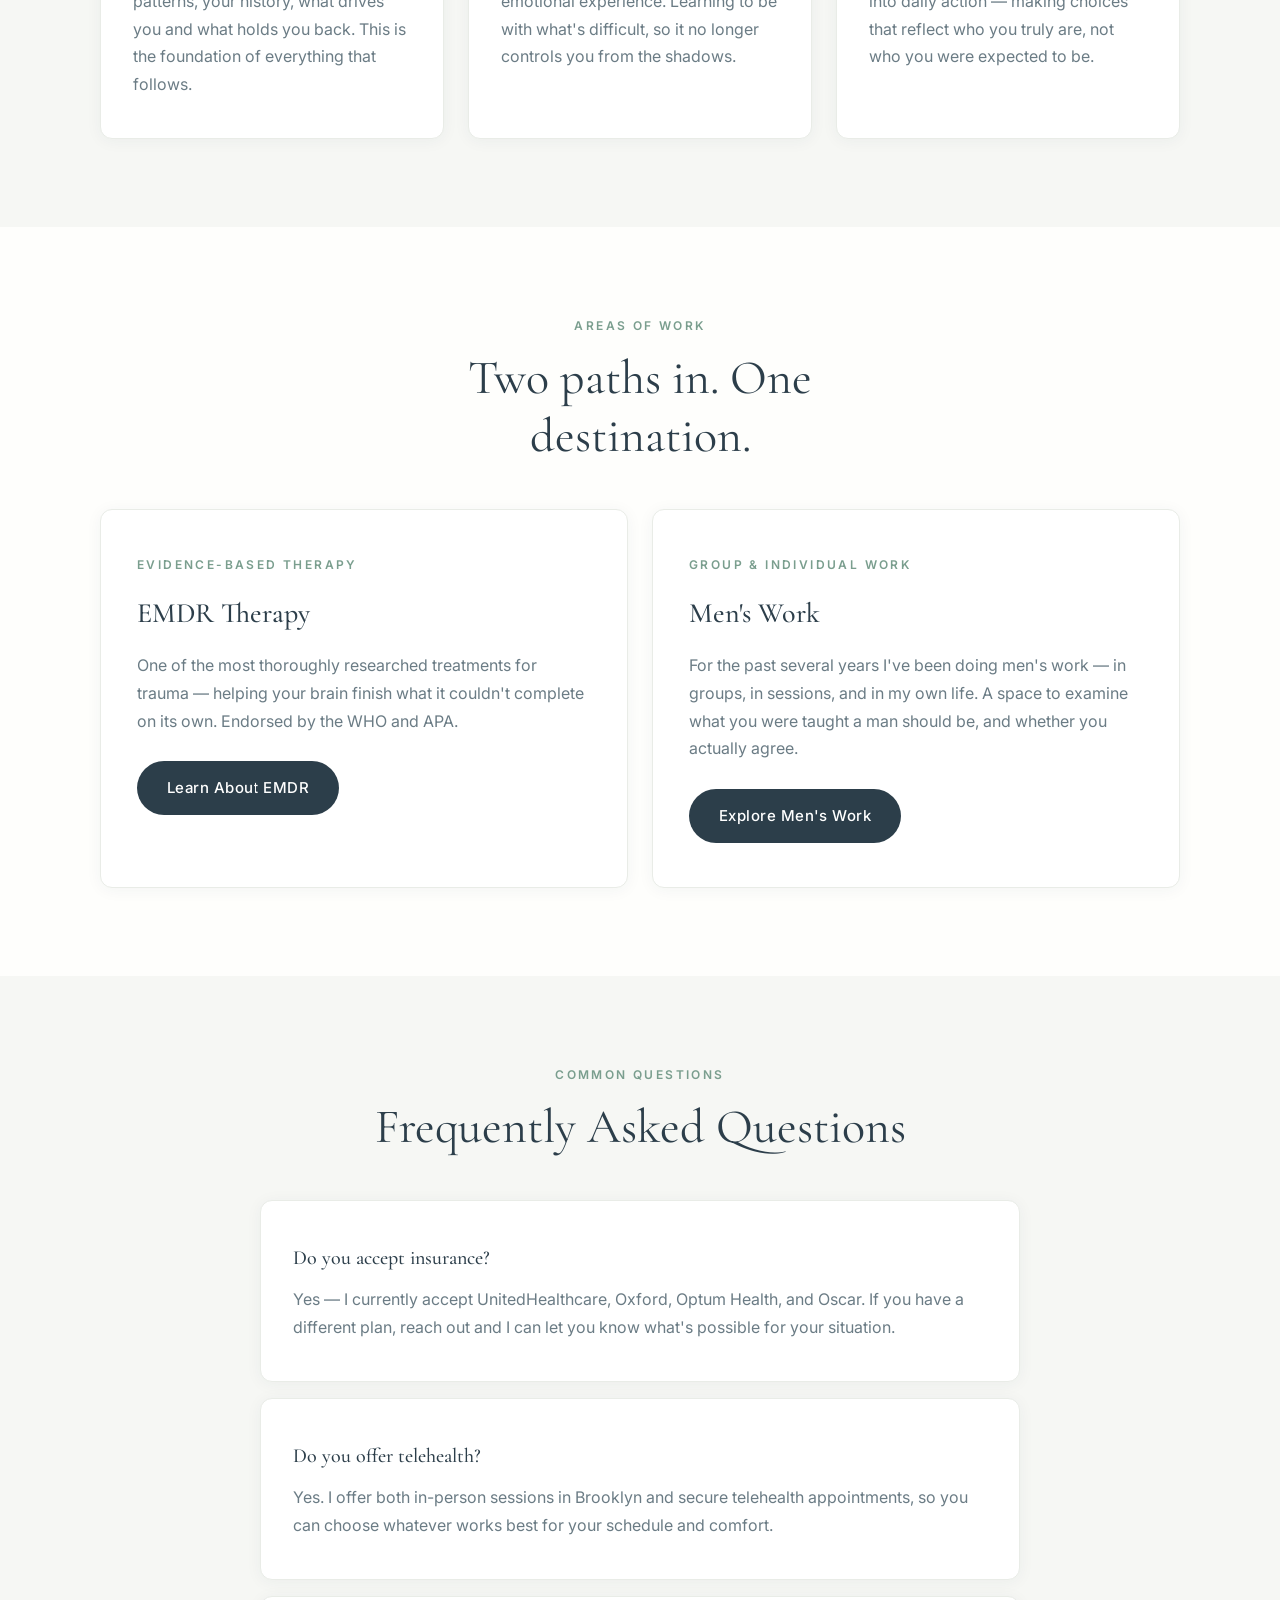
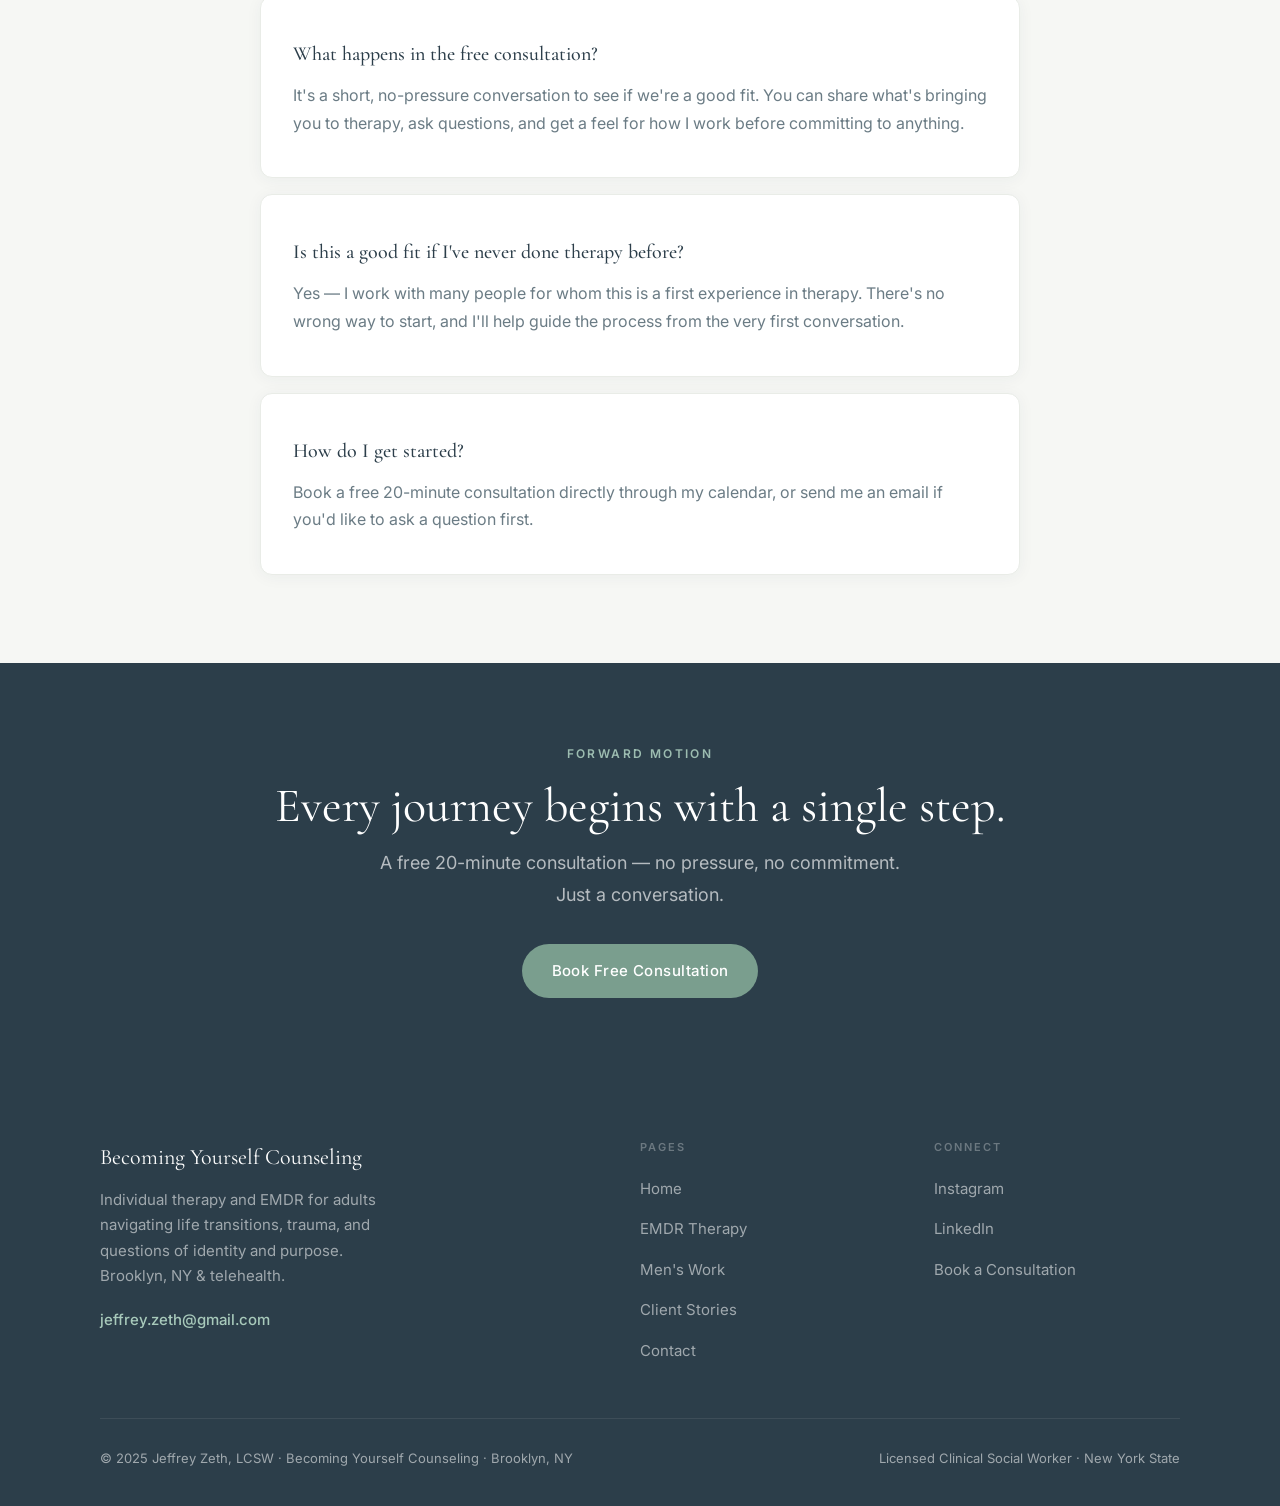
==== commit 4db62381: "Increase headshot image height to 630px Updated image height for the headshot in index.html." ====
--- a/index.html
+++ b/index.html
@@ -196,7 +196,7 @@
       </div>
       <div class="reveal">
         <div class="headshot-frame">
-          <img src="jeffrey-hero.jpg" alt="Jeffrey Zeth, Licensed Clinical Social Worker, Brooklyn, New York" width="420" height="520">
+          <img src="jeffrey-hero.jpg" alt="Jeffrey Zeth, Licensed Clinical Social Worker, Brooklyn, New York" width="420" height="630">
           <div class="headshot-tag">Jeffrey Zeth, LCSW<span>Brooklyn, NY · 8 Years Clinical Practice</span></div>
         </div>
       </div>
--- a/styles.css
+++ b/styles.css
@@ -75,14 +75,16 @@
   background:var(--slate);overflow:hidden;
 }
 .hero-photo-wrap{position:absolute;inset:0;z-index:0;overflow:hidden;background:var(--slate)}
-.hero-photo-wrap .hero-photo{
-  width:100%;height:100%;
-  object-fit:cover;object-position:center 22%;
-  display:block;
+.hero-gradient{
+  position:absolute;inset:0;
+  background:
+    radial-gradient(ellipse at 25% 20%, rgba(122,158,142,0.28) 0%, transparent 55%),
+    radial-gradient(ellipse at 80% 75%, rgba(184,147,106,0.18) 0%, transparent 55%),
+    linear-gradient(160deg, #354b59 0%, #2C3E4A 45%, #223440 100%);
 }
 .hero-overlay{
   position:absolute;inset:0;z-index:1;
-  background:linear-gradient(160deg,rgba(44,62,74,0.72) 0%,rgba(44,62,74,0.55) 55%,rgba(44,62,74,0.80) 100%);
+  background:linear-gradient(180deg,rgba(44,62,74,0.10) 0%,rgba(44,62,74,0.28) 100%);
 }
 .hero-content{
   position:relative;z-index:2;text-align:center;
@@ -213,7 +215,7 @@
   width:100%;
   height:100%;
   object-fit:cover;
-  object-position:center top;
+  object-position:center 28%;
   display:block;
 }
 .video-poster-tint{
@@ -230,8 +232,8 @@
   top:50%;
   left:50%;
   transform:translate(-50%,-50%);
-  width:78px;
-  height:78px;
+  width:76px;
+  height:76px;
   border-radius:50%;
   background:rgba(255,255,255,0.95);
   border:none;
@@ -327,6 +329,8 @@
   .headshot-frame{max-width:300px}
   .headshot-tag{bottom:-12px;left:-8px;padding:10px 14px}
 
+  .video-play-btn{width:60px;height:60px}
+
   .hero-h1{font-size:clamp(34px,9vw,52px)}
   .hero-sub{font-size:17px}
   .hero-btns .btn{width:100%;text-align:center}
@@ -335,21 +339,29 @@
   .card{padding:28px 24px}
 }
 
-/* ══ PHOTO BAND ═════════════════════════════════════ */
-.photo-band{
-  width:100%;
-  height:420px;
-  overflow:hidden;
-  border-top:1px solid var(--mist);
-  border-bottom:1px solid var(--mist);
-}
-.photo-band img{
-  width:100%;
-  height:100%;
+/* ══ PORTRAIT FEATURE ══════════════════════════════ */
+.portrait-feature{
+  max-width:420px;
+  margin:0 auto;
+  text-align:center;
+}
+.portrait-feature img{
+  width:100%;
+  aspect-ratio:1/1;
   object-fit:cover;
-  object-position:center 30%;
+  object-position:center 25%;
+  border-radius:14px;
   display:block;
+  box-shadow:0 18px 50px rgba(44,62,74,0.16);
+}
+.portrait-feature figcaption{
+  margin-top:18px;
+  font-size:13px;
+  letter-spacing:0.08em;
+  text-transform:uppercase;
+  color:var(--stone);
+  font-weight:500;
 }
 @media(max-width:800px){
-  .photo-band{height:280px}
-}
+  .portrait-feature{max-width:300px}
+}
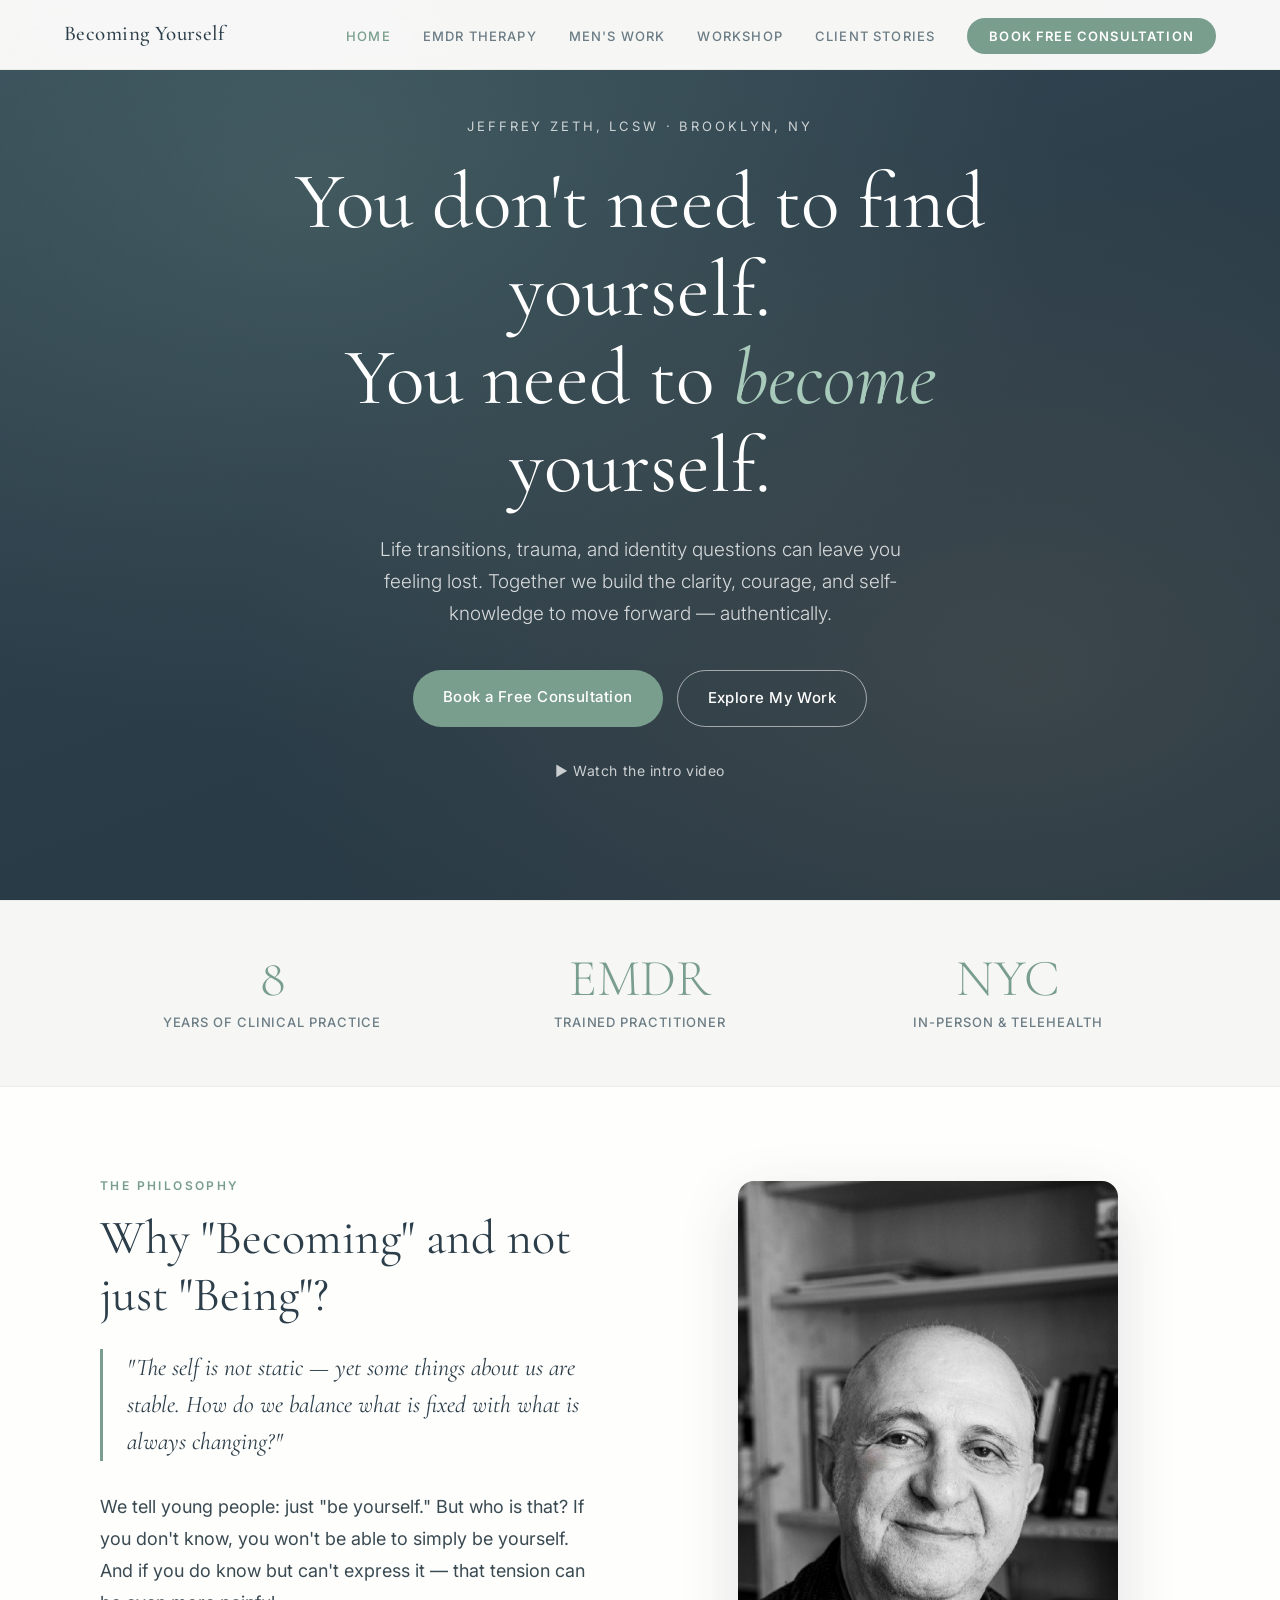
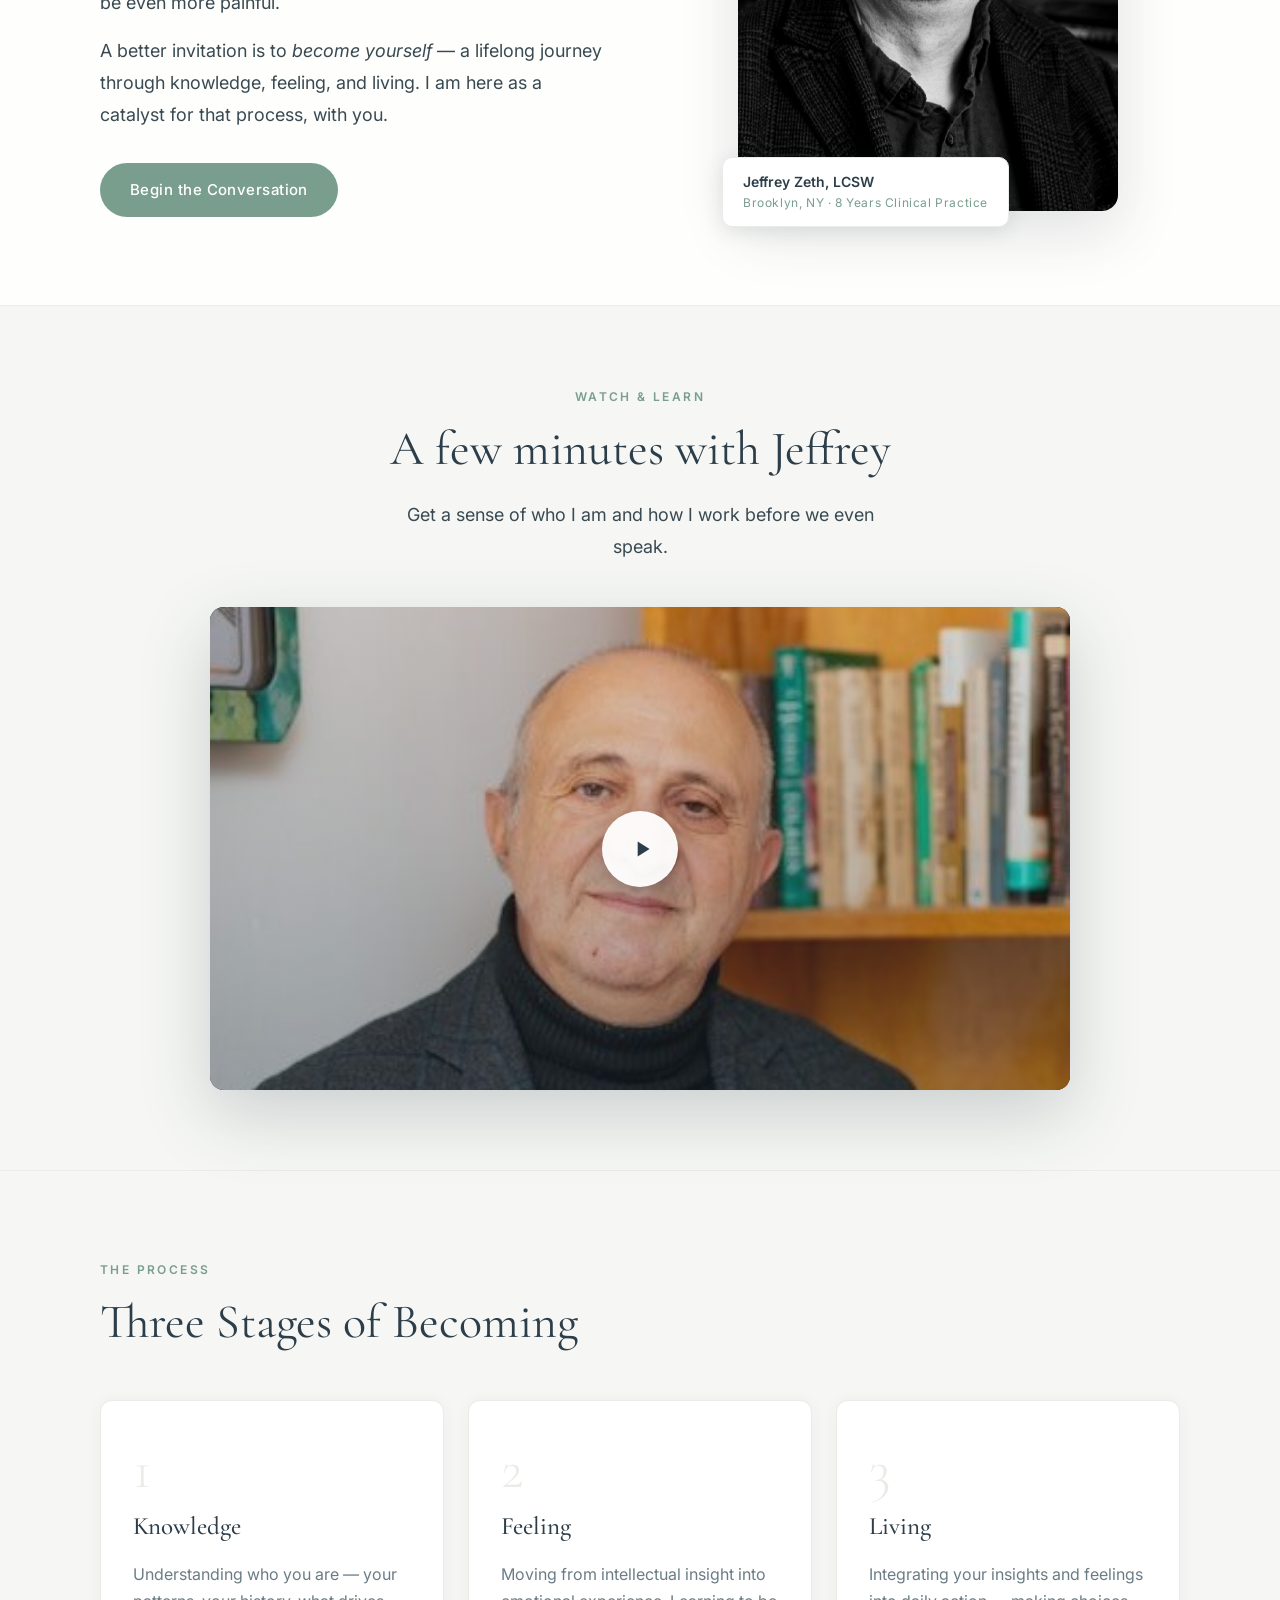
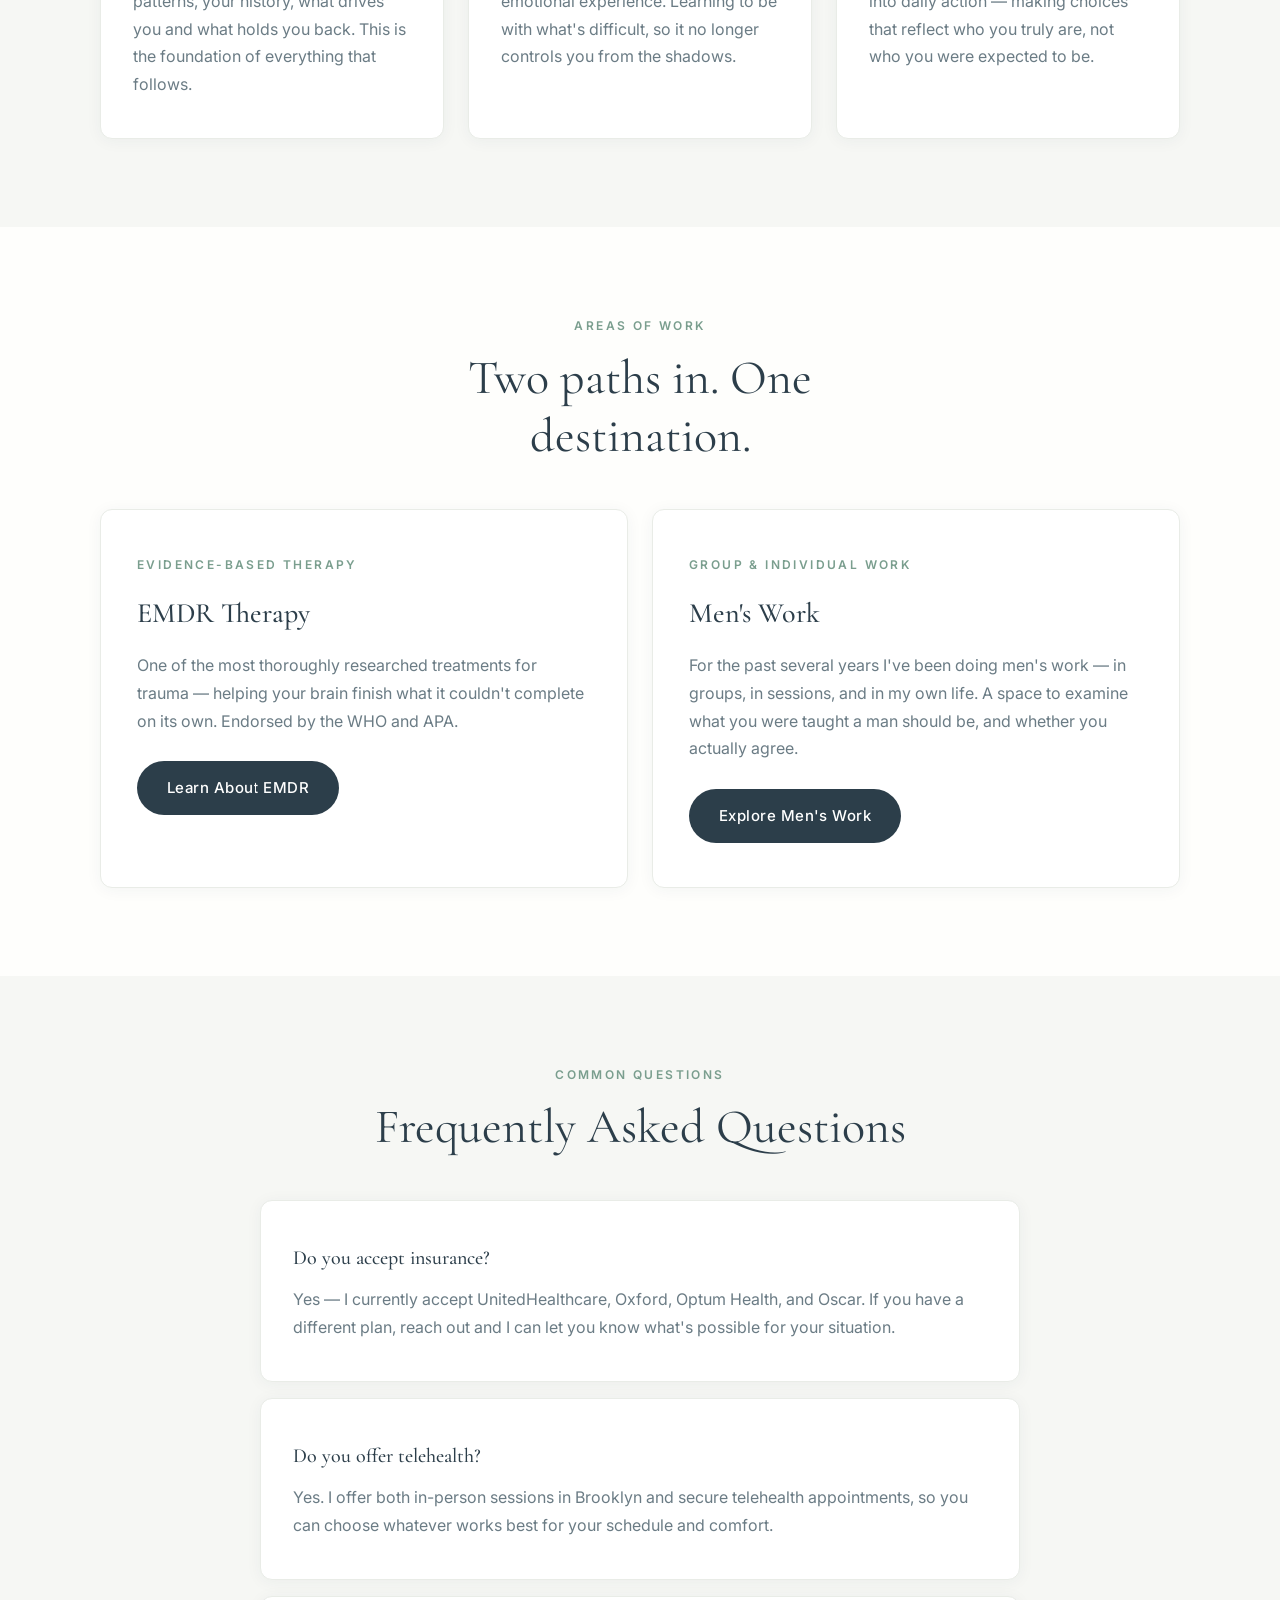
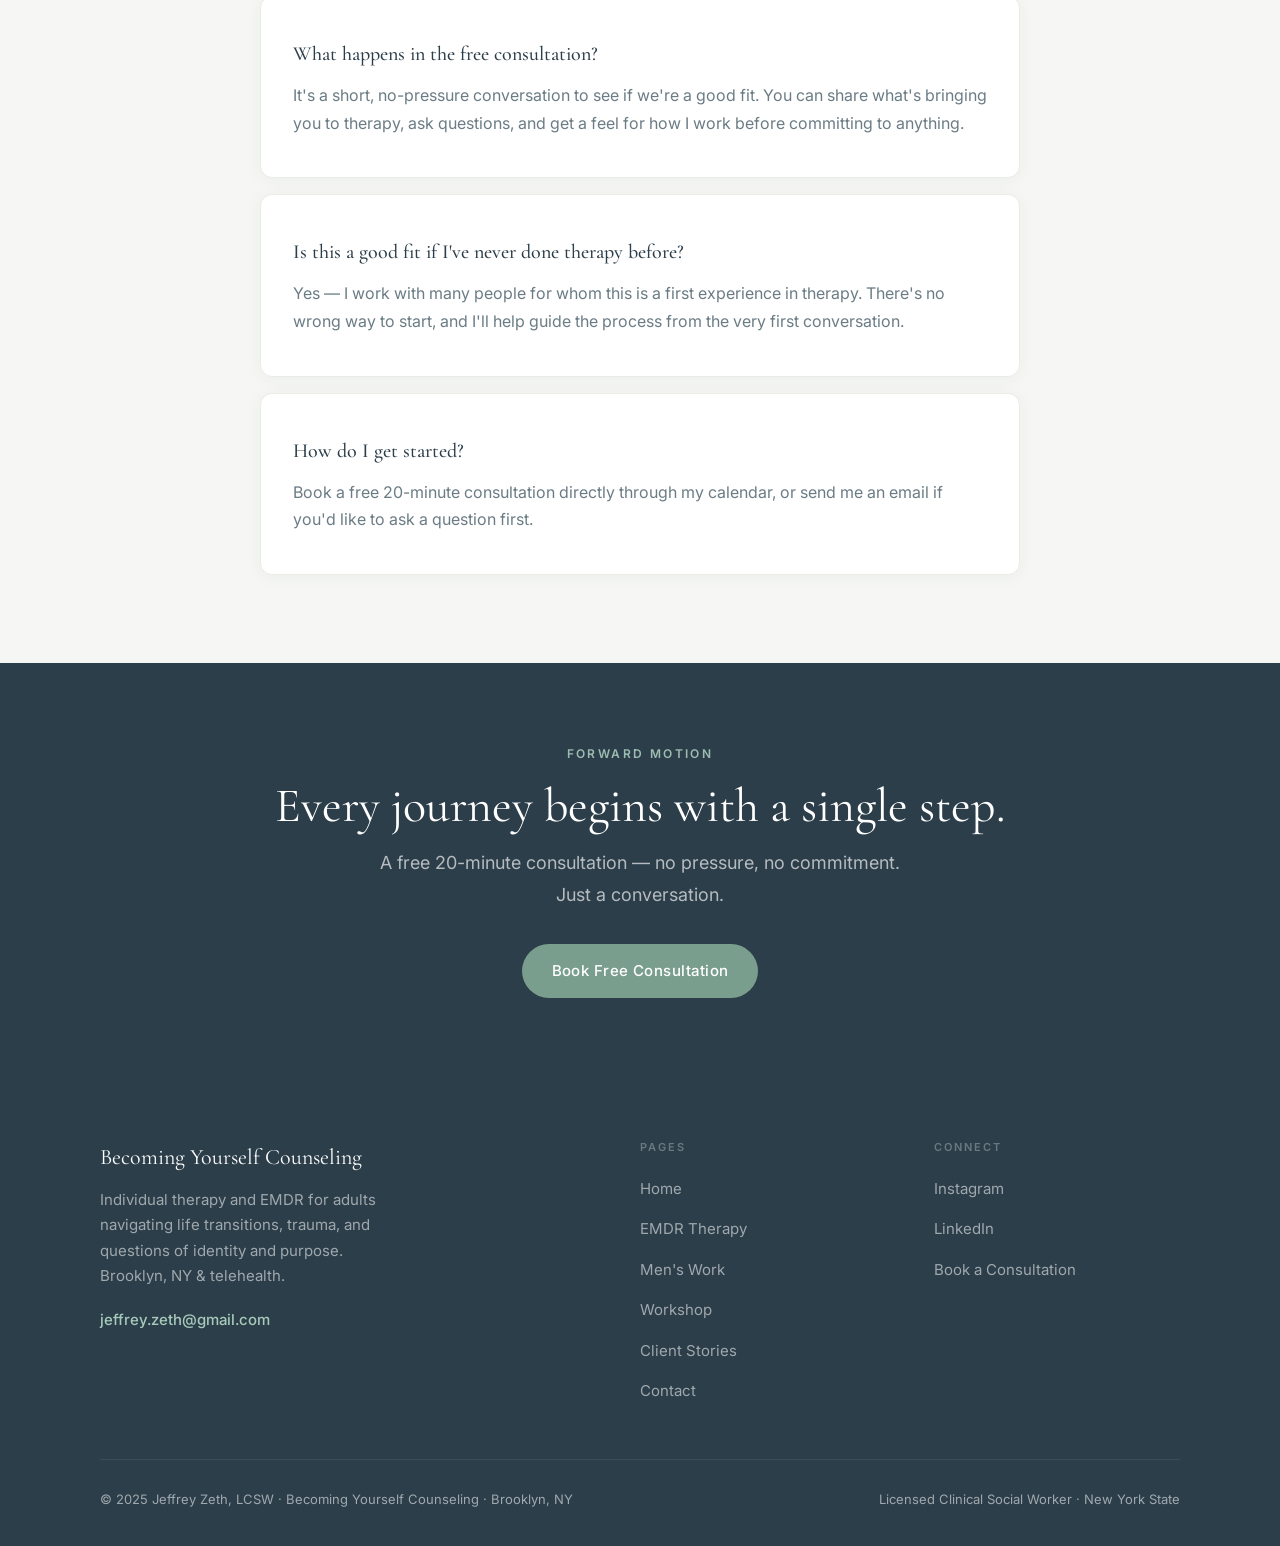
==== commit 5486e387: "Update index.html" ====
--- a/index.html
+++ b/index.html
@@ -136,6 +136,7 @@
     <li role="none"><a href="index.html" role="menuitem" class="active">Home</a></li>
     <li role="none"><a href="emdr.html" role="menuitem">EMDR Therapy</a></li>
     <li role="none"><a href="mens-work.html" role="menuitem">Men's Work</a></li>
+    <li role="none"><a href="workshop.html" role="menuitem">Workshop</a></li>
     <li role="none"><a href="testimonials.html" role="menuitem">Client Stories</a></li>
     <li role="none"><a href="https://jeffrey-zeth.clientsecure.me" target="_blank" rel="noopener" class="nav-book" role="menuitem">Book Free Consultation</a></li>
   </ul>
@@ -148,6 +149,7 @@
   <a href="index.html">Home</a>
   <a href="emdr.html">EMDR Therapy</a>
   <a href="mens-work.html">Men's Work</a>
+  <a href="workshop.html">Workshop</a>
   <a href="testimonials.html">Client Stories</a>
   <a href="https://jeffrey-zeth.clientsecure.me" target="_blank" rel="noopener" class="m-book">Book Free Consultation</a>
 </div>
@@ -329,6 +331,7 @@
         <li><a href="index.html">Home</a></li>
         <li><a href="emdr.html">EMDR Therapy</a></li>
         <li><a href="mens-work.html">Men's Work</a></li>
+        <li><a href="workshop.html">Workshop</a></li>
         <li><a href="testimonials.html">Client Stories</a></li>
         <li><a href="https://jeffrey-zeth.clientsecure.me" target="_blank" rel="noopener">Contact</a></li>
       </ul>
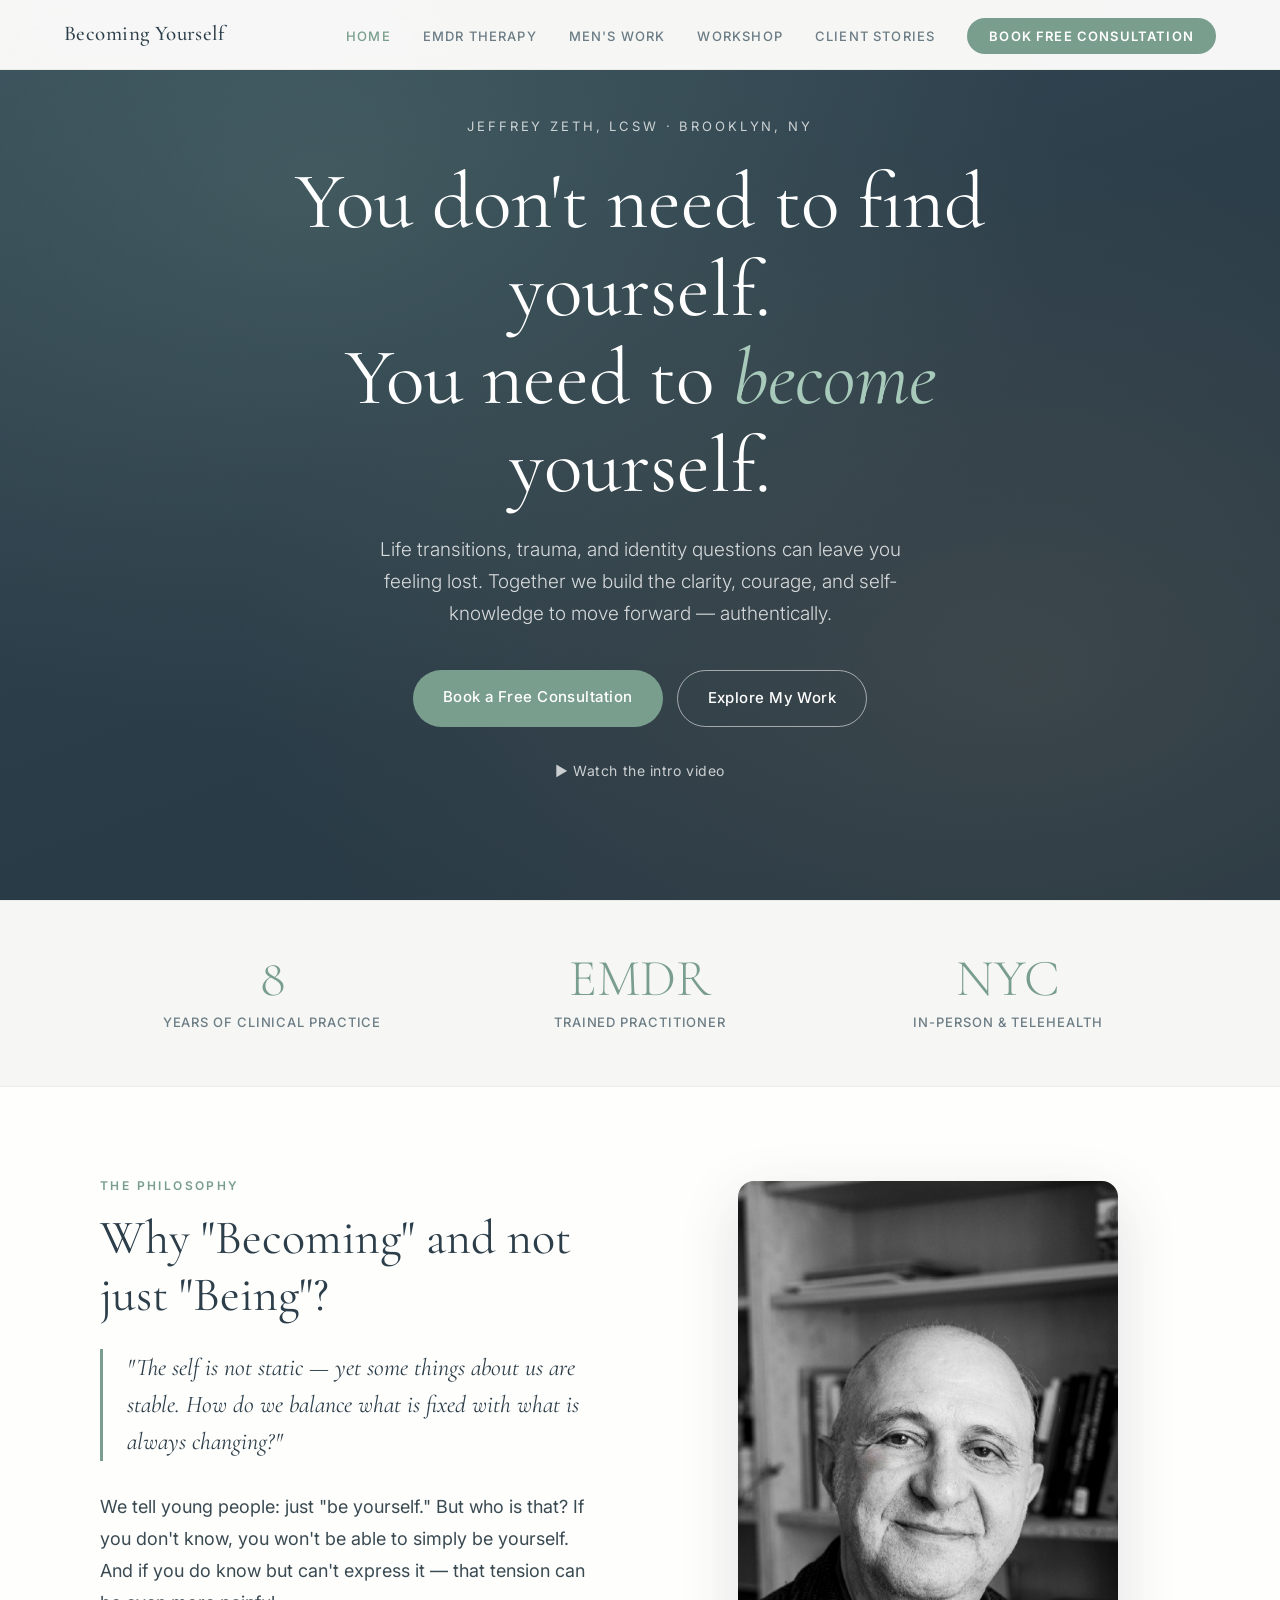
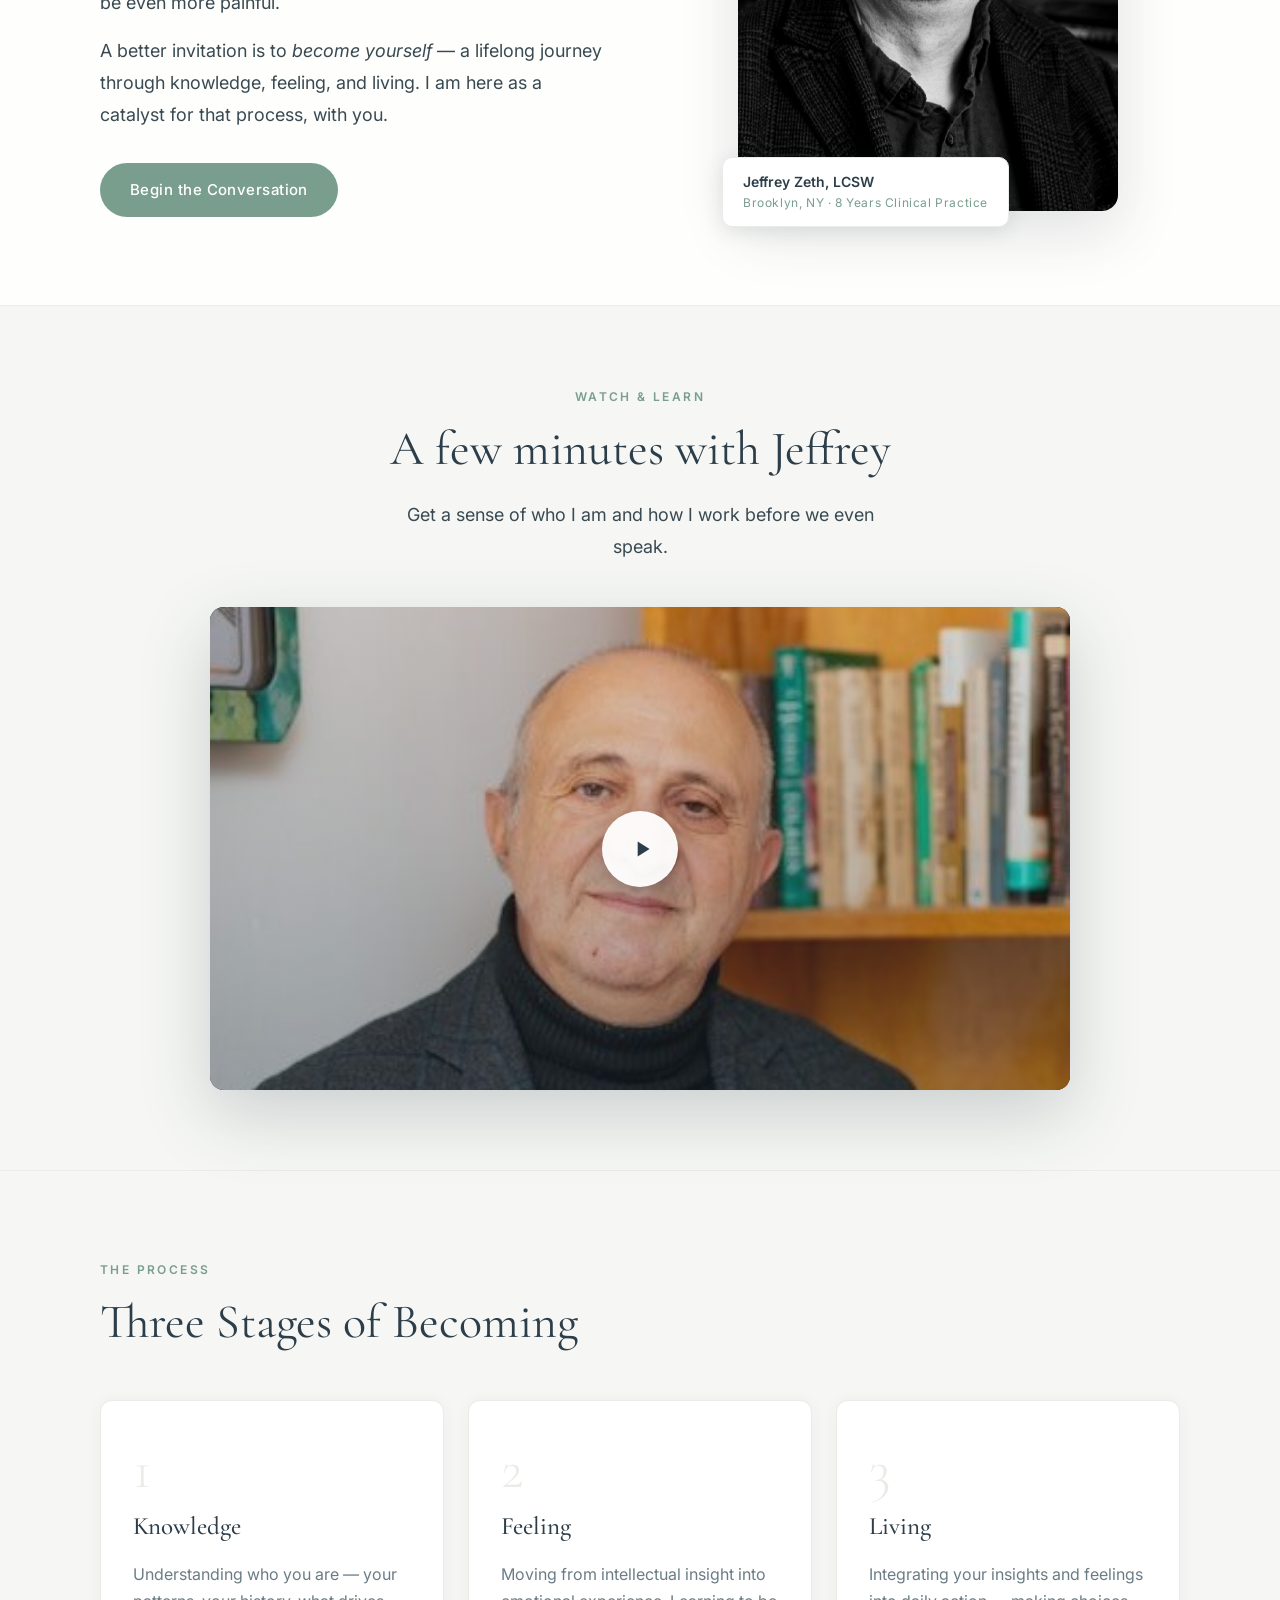
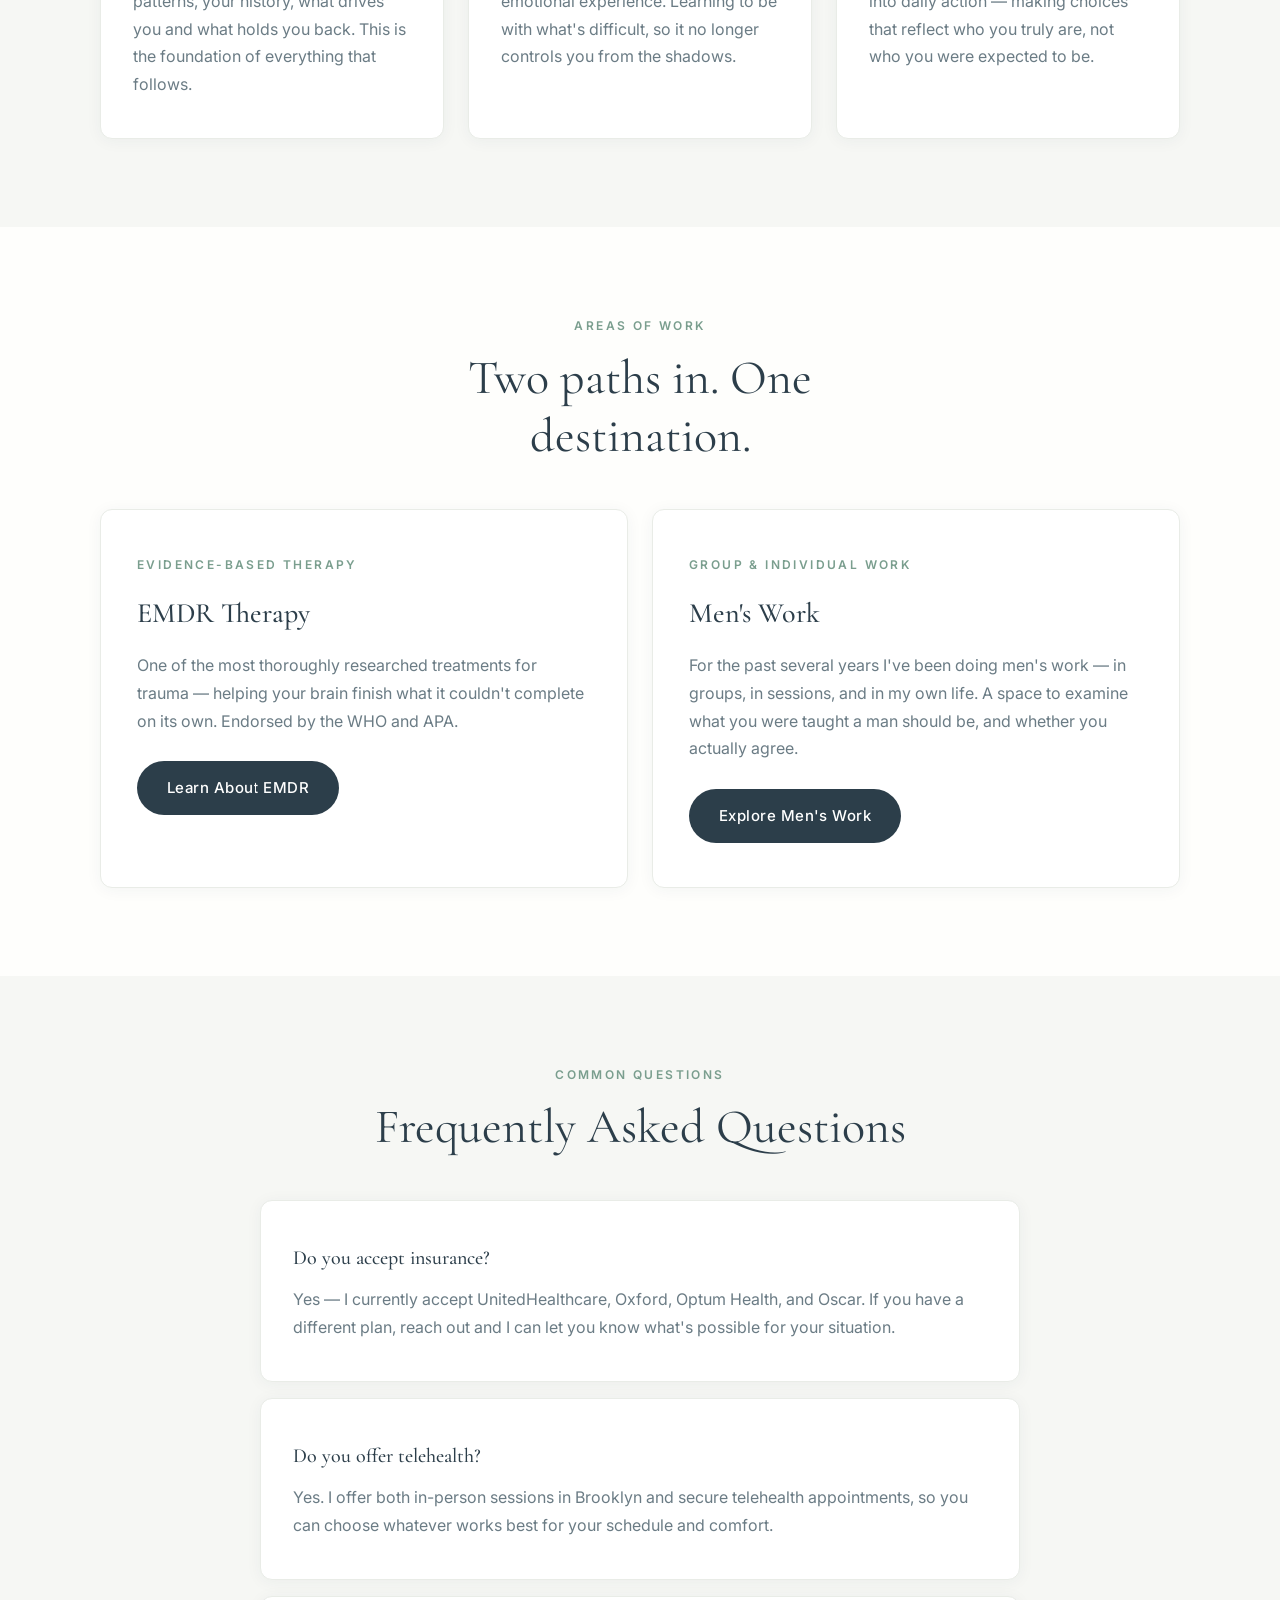
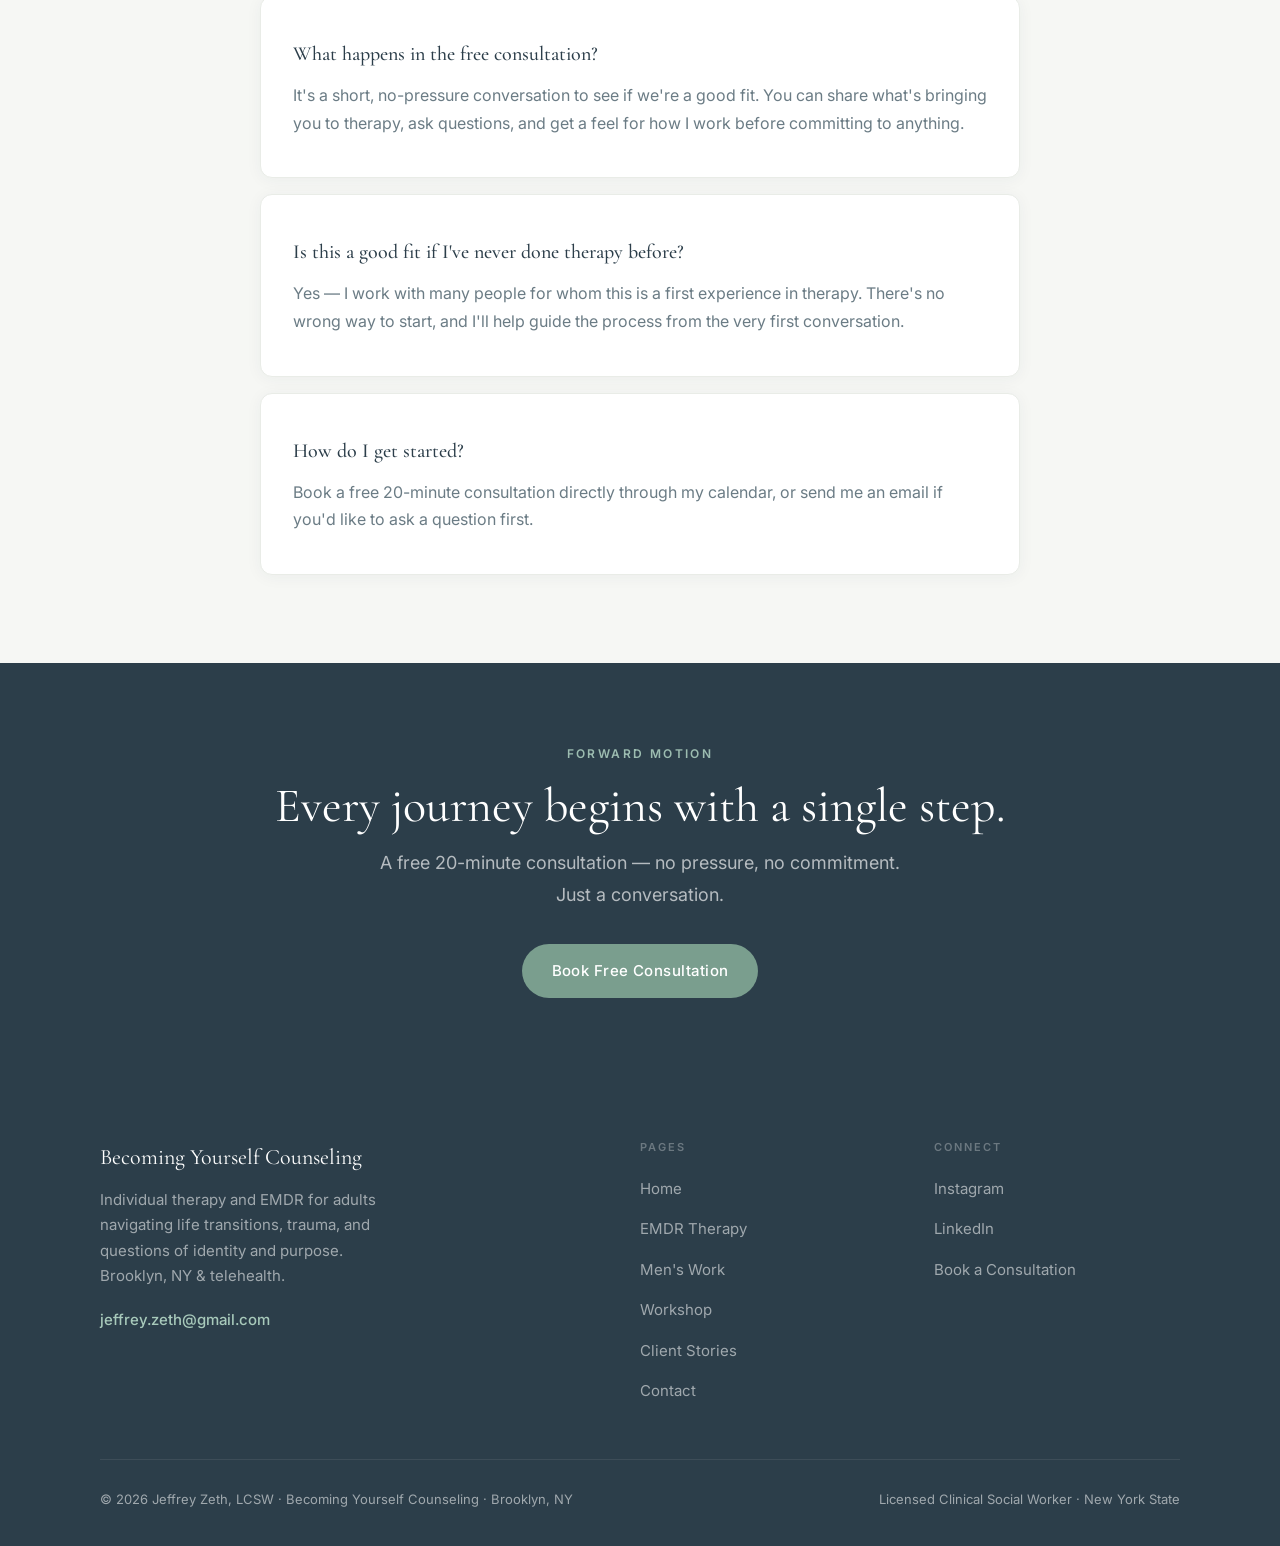
==== commit 74e8621a: "Men's Work page: restore the missing Workshop link The Workshop link was absent from mens-work.html " ====
--- a/index.html
+++ b/index.html
@@ -346,7 +346,7 @@
     </div>
   </div>
   <div class="footer-bottom">
-    <span>© 2025 Jeffrey Zeth, LCSW · Becoming Yourself Counseling · Brooklyn, NY</span>
+    <span>© 2026 Jeffrey Zeth, LCSW · Becoming Yourself Counseling · Brooklyn, NY</span>
     <span>Licensed Clinical Social Worker · New York State</span>
   </div>
 </footer>
